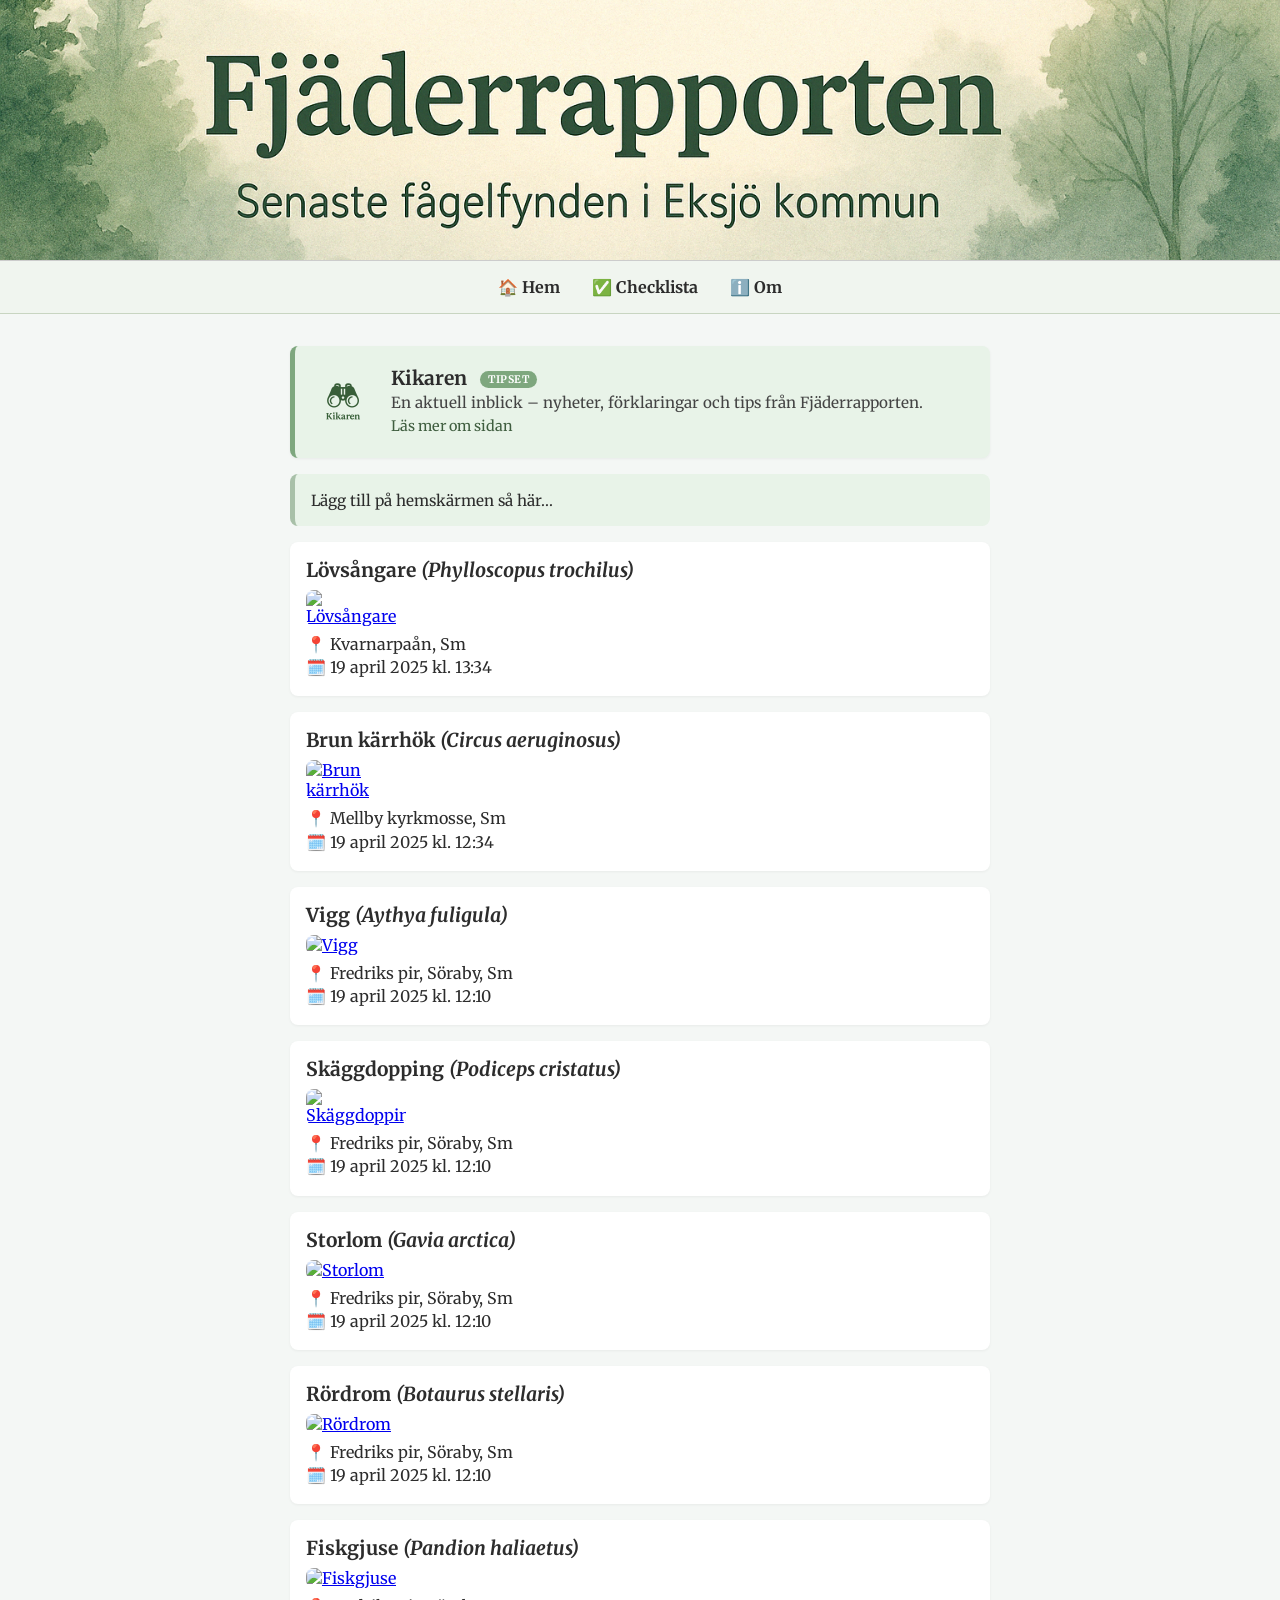
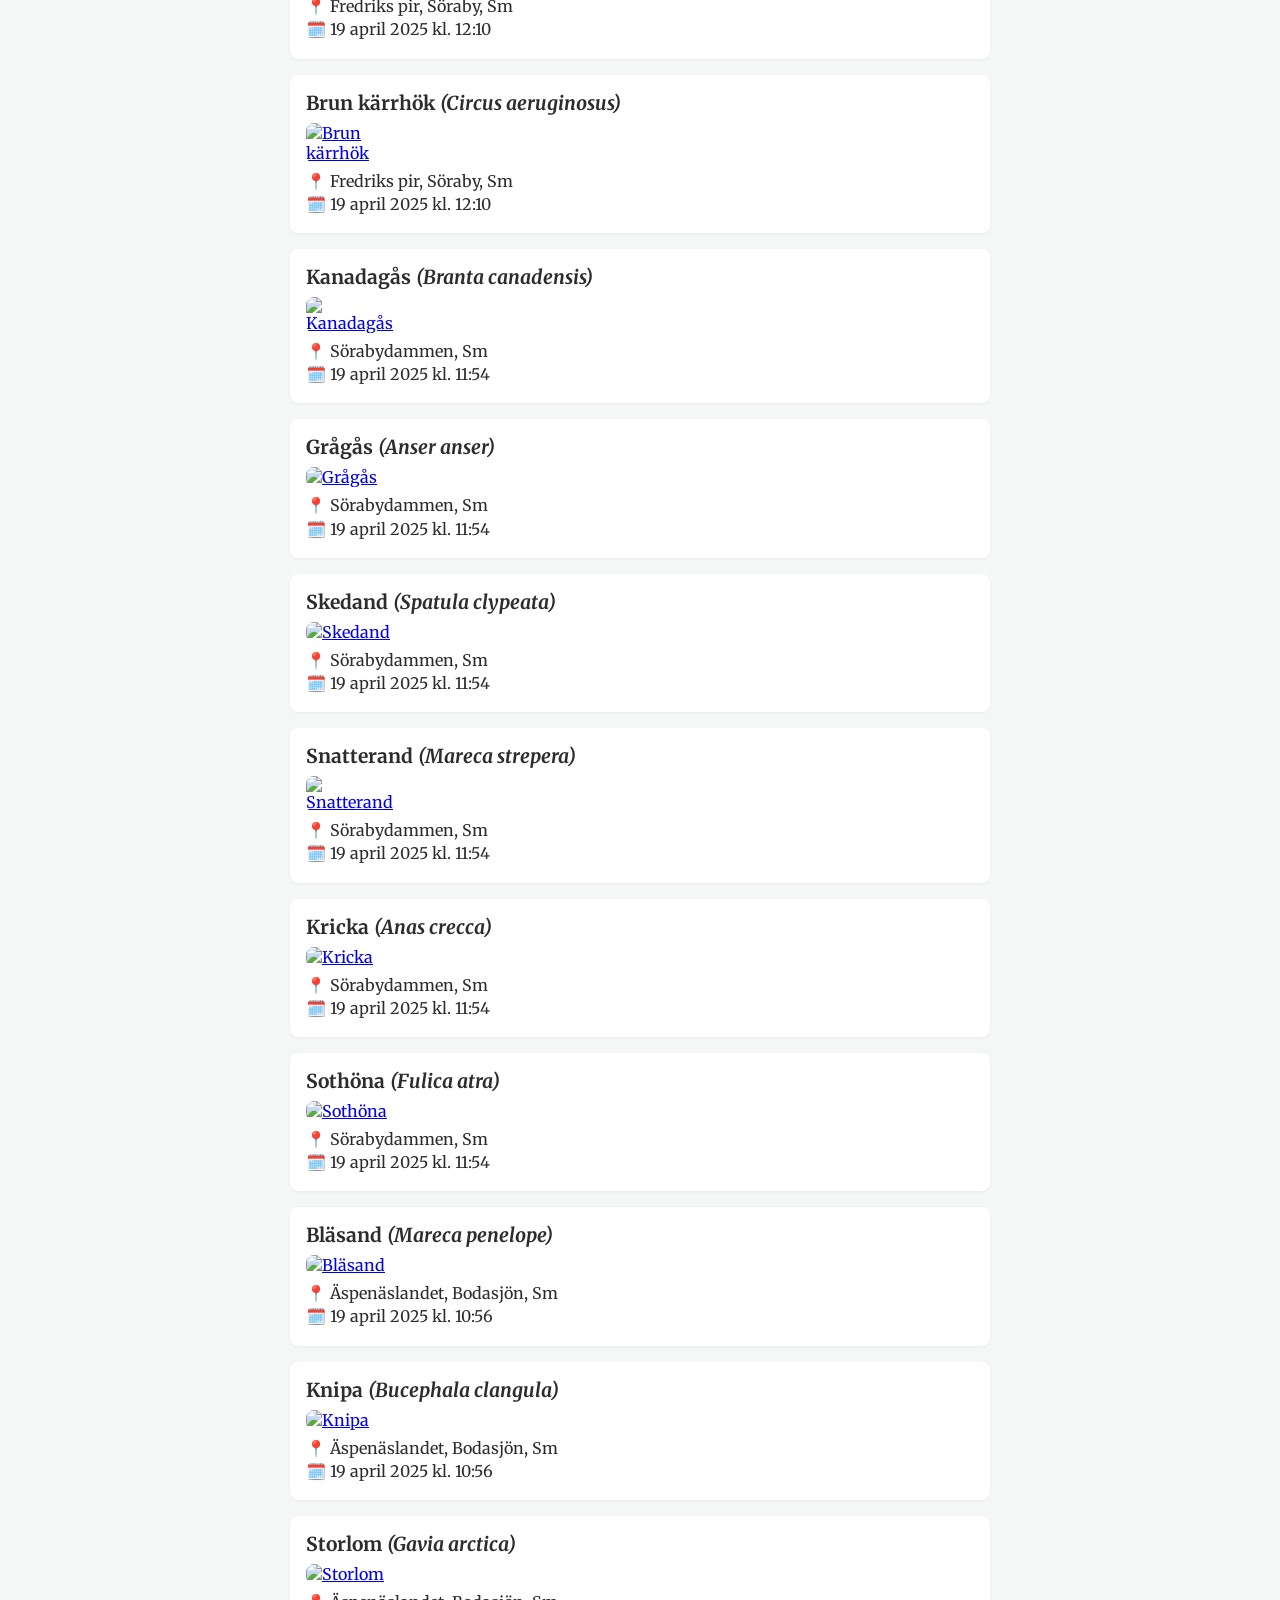
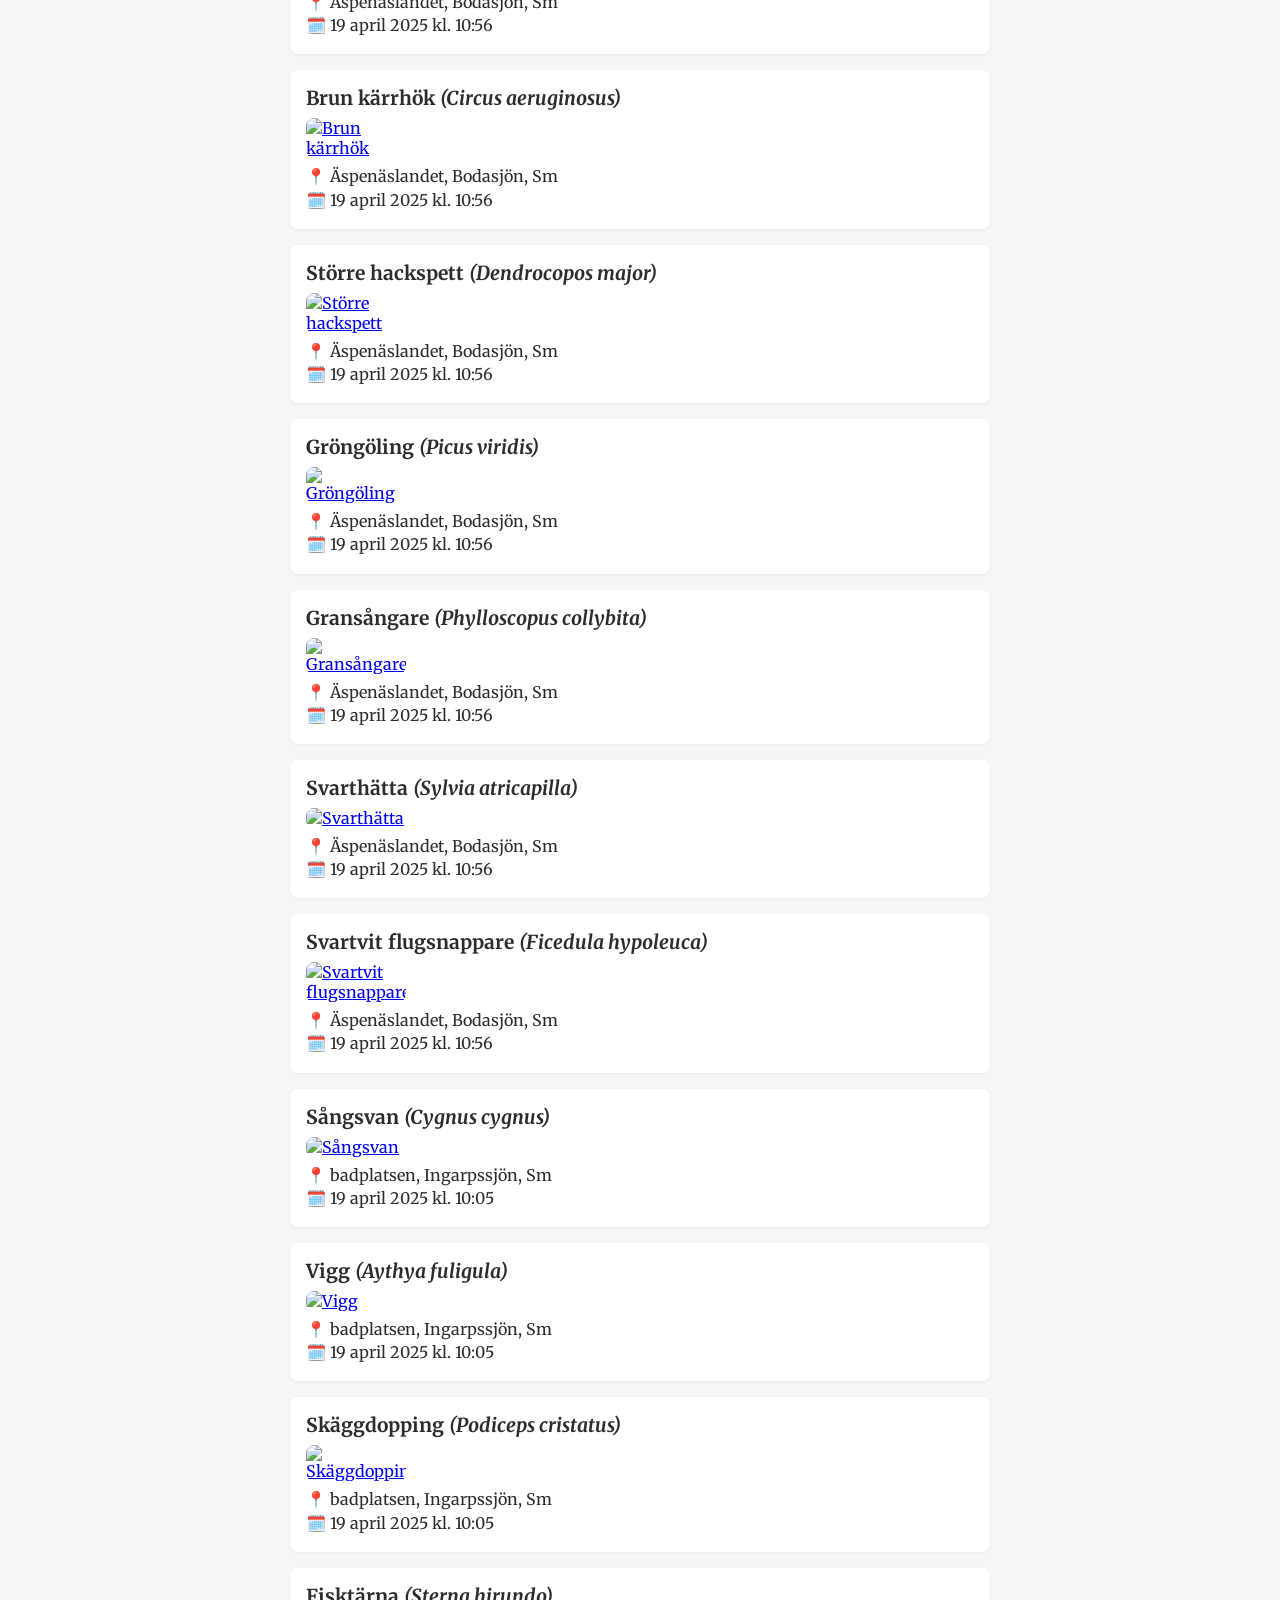
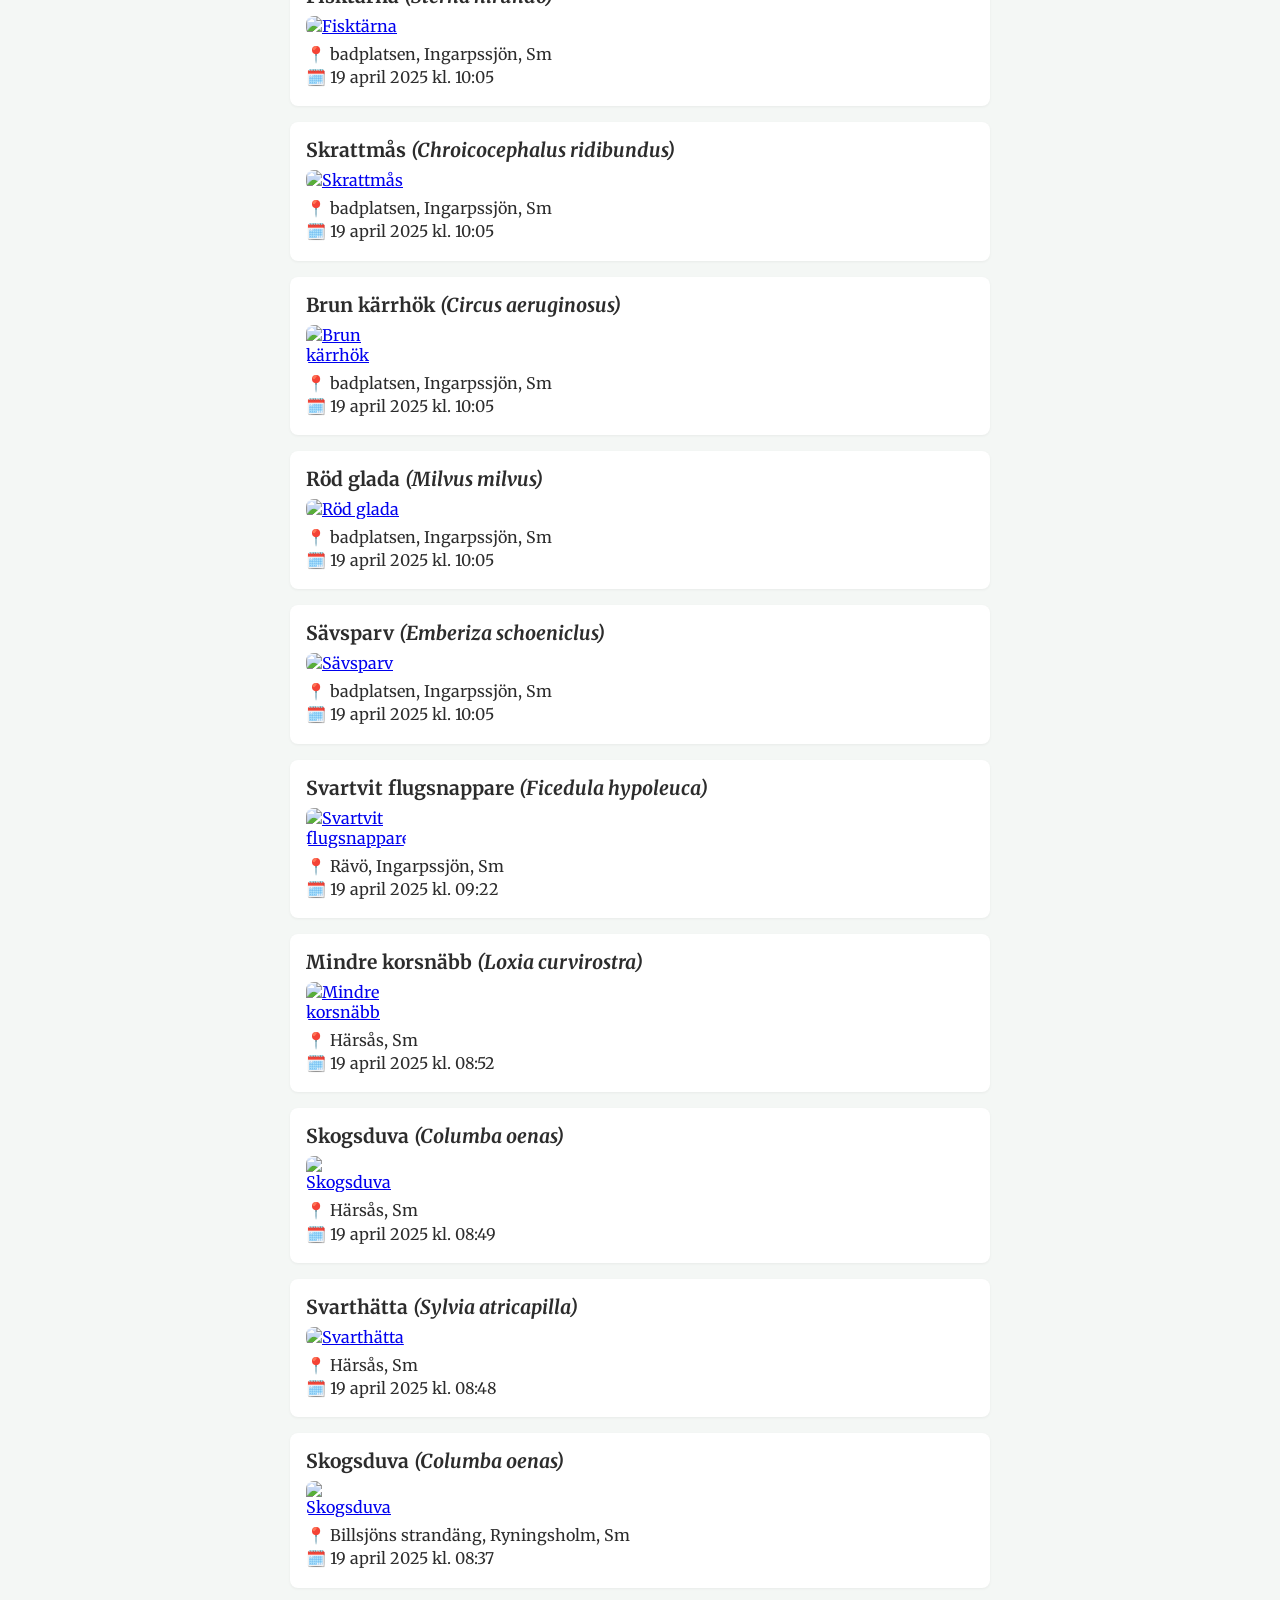
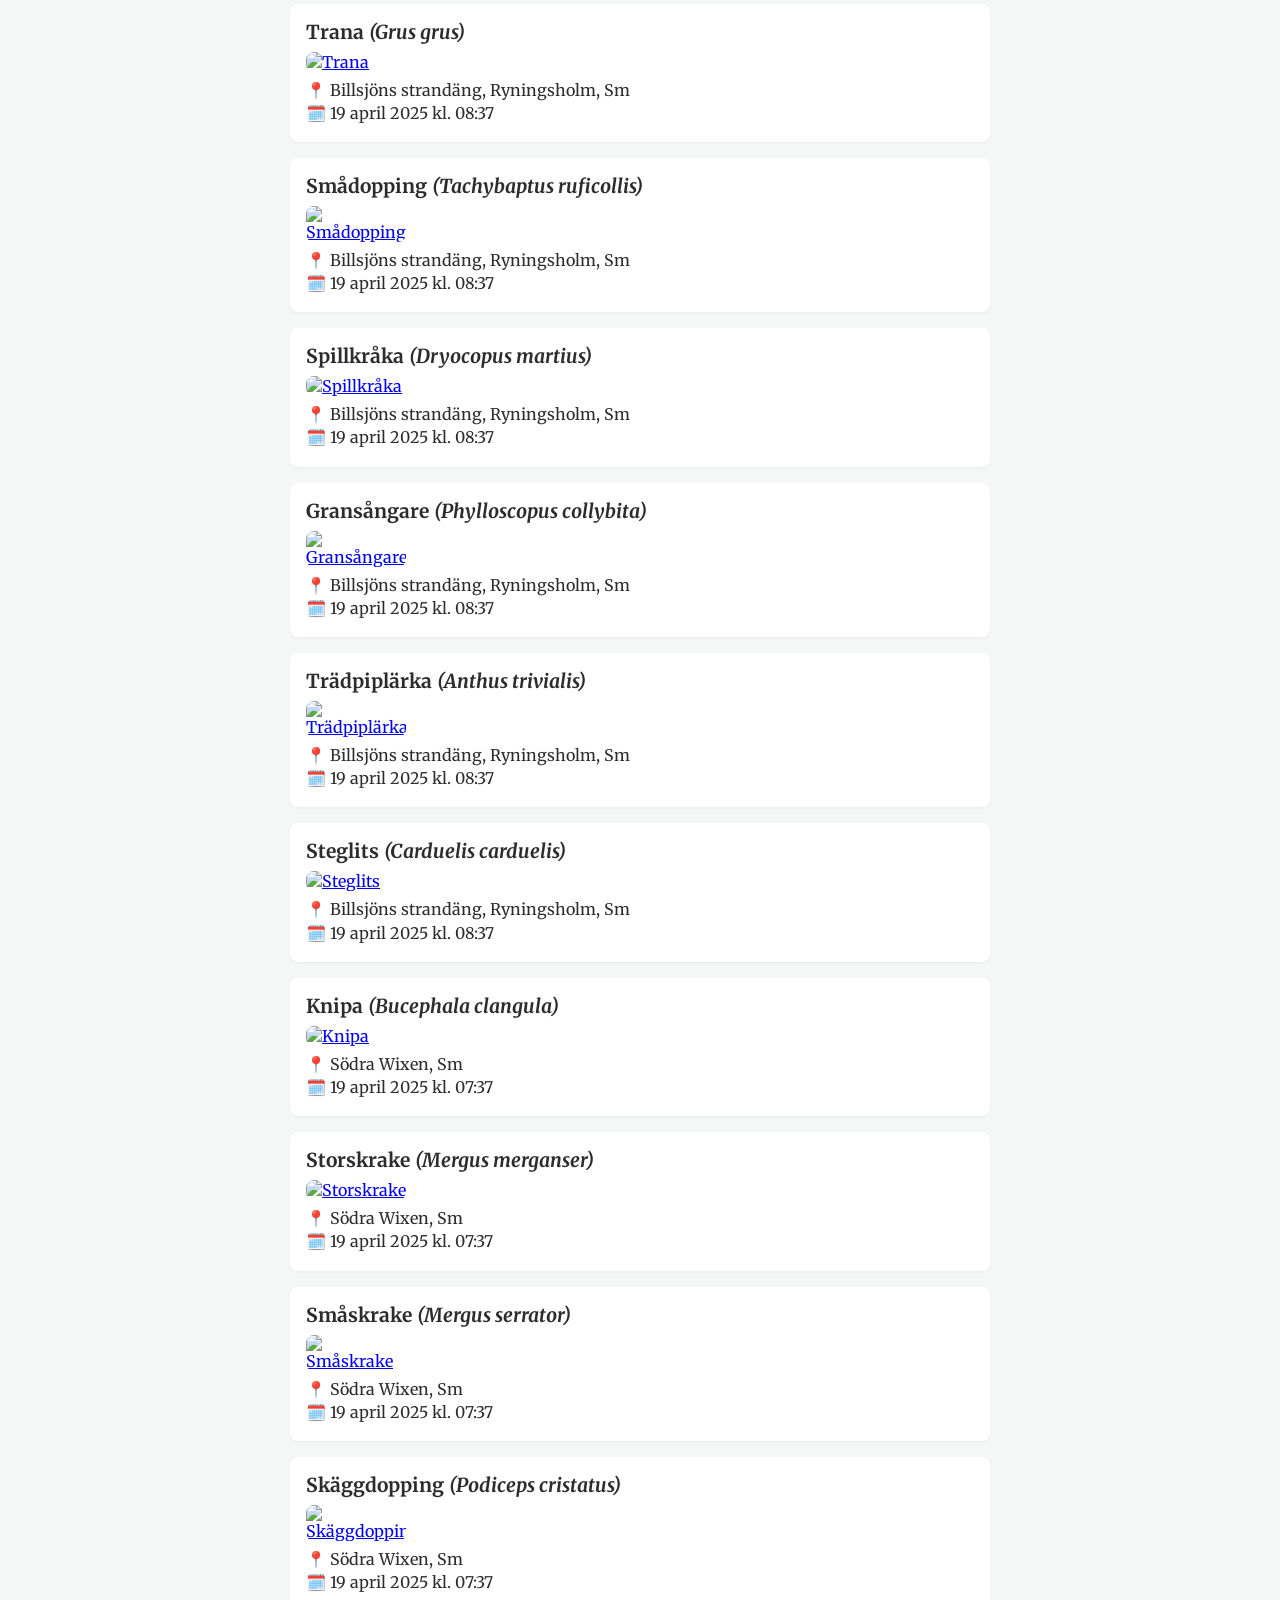
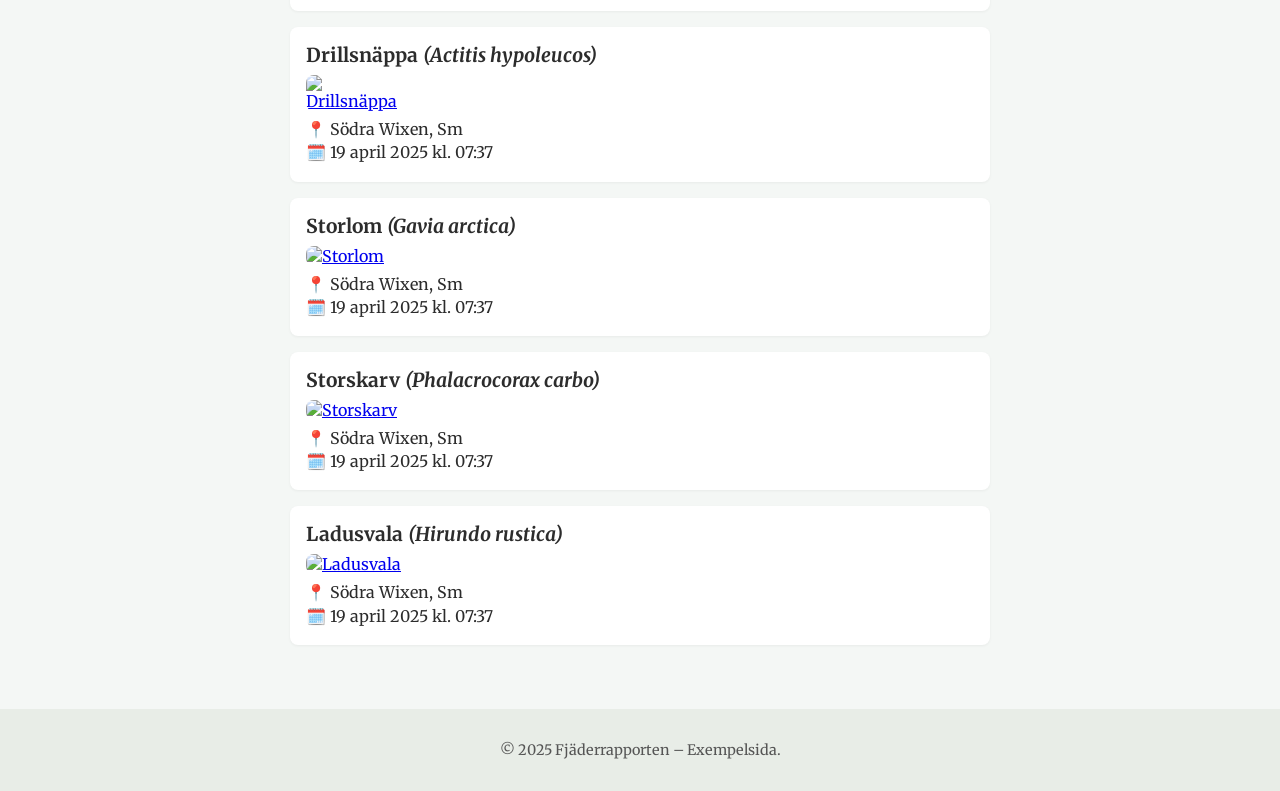
==== index.html @ c43c2e51 "Update index.html" ====
<!DOCTYPE html>
<html lang="sv">
<head>
  <meta charset="UTF-8" />
  <meta name="viewport" content="width=device-width, initial-scale=1.0" />
  <title>Fjäderrapporten</title>
  <link href="https://fonts.googleapis.com/css2?family=Merriweather:wght@400;700&display=swap" rel="stylesheet">
  <style>
    body {
      margin: 0;
      font-family: 'Merriweather', serif;
      background-color: #f4f7f5;
      color: #2c2c2c;
    }

    header {
      position: relative;
      width: 100%;
      height: 260px;
      overflow: hidden;
      border-bottom: 1px solid #ccc;
    }

    .header-image {
      width: 100%;
      height: 100%;
      object-fit: cover;
      display: block;
    }

    nav {
      background-color: #f0f5ef;
      display: flex;
      justify-content: center;
      flex-wrap: wrap;
      gap: 2rem;
      padding: 1rem;
      border-bottom: 1px solid #c8d5c1;
    }

    nav a {
      text-decoration: none;
      color: #2c2c2c;
      font-weight: bold;
      font-size: 1rem;
    }

    nav a:hover {
      color: #3f5d3f;
    }

    main {
      max-width: 700px;
      margin: 2rem auto;
      padding: 0 1rem;
    }

    .observation {
      background-color: #fff;
      border-radius: 8px;
      padding: 1rem;
      margin-bottom: 1rem;
      box-shadow: 0 1px 3px rgba(0,0,0,0.05);
    }

    .observation h2 {
      margin: 0;
      font-size: 1.2rem;
    }

    .observation p {
      margin: 0.2rem 0;
    }

    .observation img {
      max-width: 100px;
      border-radius: 8px;
      margin: 0.5rem 0;
      display: block;
    }

    .map-link {
      color: #2c2c2c;
      text-decoration: none;
      font-weight: normal;
    }

    .map-link:hover {
      text-decoration: underline;
      color: #3f5d3f;
    }

    .kikaren {
      background-color: #e8f3e8;
      border-left: 5px solid #7ea77e;
      display: block;
      padding: 1rem;
    }

    .kikaren-inner {
      display: flex;
      gap: 1rem;
      align-items: center;
    }

    .kikaren-ikon {
      width: 64px;
      height: auto;
      flex-shrink: 0;
      border-radius: 8px;
    }

    .kikaren-text h2 {
      margin: 0 0 0.2rem;
      font-size: 1.2rem;
      color: #2c2c2c;
    }

    .kikaren-beskrivning {
      margin: 0;
      font-size: 0.95rem;
      color: #444;
    }

    .kikaren-lank {
      font-size: 0.9rem;
      text-decoration: none;
      color: #3f5d3f;
    }

    .kikaren-lank:hover {
      text-decoration: underline;
    }

    .badge {
      background-color: #7ea77e;
      color: white;
      font-size: 0.65rem;
      padding: 0.15rem 0.5rem;
      border-radius: 12px;
      text-transform: uppercase;
      letter-spacing: 0.5px;
      margin-left: 0.5rem;
      vertical-align: middle;
    }

    .install-hint {
      background-color: #e8f3e8;
      border-left: 5px solid #a8c0a8;
      border-radius: 8px;
      padding: 1rem;
      margin-bottom: 1rem;
      color: #2c2c2c;
      display: block;
      text-decoration: none;
    }

    .install-hint:hover {
      background-color: #d7e7d7;
    }

    .install-text {
      font-size: 0.95rem;
    }

    footer {
      text-align: center;
      padding: 2rem 1rem;
      background-color: #e8ede7;
      color: #555;
      font-size: 0.9rem;
      margin-top: 4rem;
    }

    @media (max-width: 768px) {
      .install-hint {
        display: block;
      }
    }
  </style>
  <script defer src="https://cloud.umami.is/script.js" data-website-id="a371670f-76e6-4271-865c-965e299f9459"></script>
</head>
<body>
  <header>
    <img src="bilder/header.png" alt="Fjäderrapporten bakgrund" class="header-image" />
  </header>

  <nav>
    <a href="#">🏠 Hem</a>
    <a href="checklistan.html">✅ Checklista</a>
    <a href="info.html">ℹ️ Om</a>
  </nav>

  <main id="fagellista">Laddar observationer...</main>

  <footer>
    &copy; 2025 Fjäderrapporten – Exempelsida.
  </footer>

  <script>
    async function hamtaFaglar() {
      const res = await fetch("data/eksjo_faglar_apiresponse.json");
      const data = await res.json();
      const container = document.getElementById("fagellista");
      container.innerHTML = "";

      const kikaren = document.createElement("div");
      kikaren.className = "observation kikaren";
      kikaren.innerHTML = `
        <div class="kikaren-inner">
          <img src="bilder/kikaren-ikon.png" alt="Kikaren" class="kikaren-ikon" />
          <div class="kikaren-text">
            <h2>Kikaren <span class="badge">TIPSET</span></h2>
            <p class="kikaren-beskrivning">En aktuell inblick – nyheter, förklaringar och tips från Fjäderrapporten.</p>
            <p><a href="info.html" class="kikaren-lank">Läs mer om sidan</a></p>
          </div>
        </div>
      `;
      container.appendChild(kikaren);

      const installHint = document.createElement("a");
      installHint.className = "install-hint";
      installHint.href = "howto.html";
      installHint.target = "_blank";
      installHint.rel = "noopener";
      installHint.innerHTML = `<span class="install-text">Lägg till på hemskärmen så här...</span>`;
      container.appendChild(installHint);

      data.sort((a, b) => new Date(b.datum) - new Date(a.datum));
      data.forEach(obs => {
        const d = new Date(obs.datum);
        const datumStr = d.toLocaleDateString("sv-SE", { day: 'numeric', month: 'long', year: 'numeric' });
        const tidStr = d.toLocaleTimeString("sv-SE", { hour: '2-digit', minute: '2-digit' });
        const art = obs.art.charAt(0).toUpperCase() + obs.art.slice(1);
        const plats = obs.lokal || "Eksjö";
        const antalText = obs.antal > 1 ? ` – ${obs.antal} individer` : "";

        const card = document.createElement("div");
        card.className = "observation";

        card.innerHTML = `
          <h2>${art} <em>(${obs.scientificName})</em></h2>
          ${obs.bild ? `
            <a href="${obs.bild_lank}" target="_blank">
              <img src="${obs.bild}" alt="${art}" />
            </a>
          ` : ""}
          ${obs.googleMapsLank ? `
            <p>
              <a href="${obs.googleMapsLank}" target="_blank" rel="noopener noreferrer"
                 class="map-link" title="Visa ${plats} på karta" aria-label="Visa ${plats} i Google Maps">
                📍 ${plats}
              </a>
            </p>
          ` : `<p>📍 ${plats}</p>`}
          <p>🗓️ ${datumStr} kl. ${tidStr}${antalText}</p>
        `;

        container.appendChild(card);
      });
    }

    window.addEventListener("DOMContentLoaded", hamtaFaglar);
  </script>
</body>
</html>
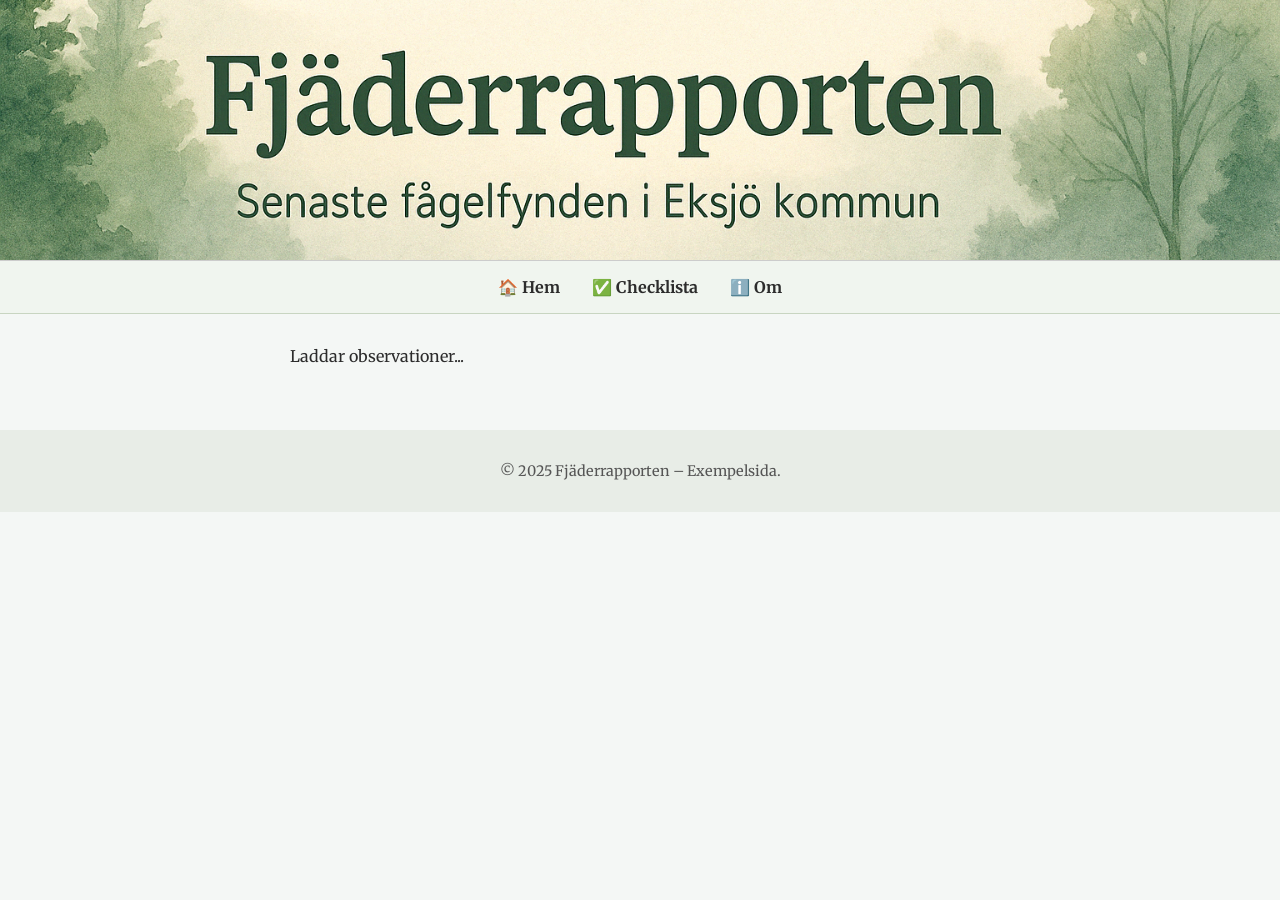
==== commit 03a803b4: "Update index.html" ====
--- a/index.html
+++ b/index.html
@@ -206,15 +206,27 @@
 
       const kikaren = document.createElement("div");
       kikaren.className = "observation kikaren";
-      kikaren.innerHTML = `
-        <div class="kikaren-inner">
-          <img src="bilder/kikaren-ikon.png" alt="Kikaren" class="kikaren-ikon" />
-          <div class="kikaren-text">
-            <h2>Kikaren <span class="badge">TIPSET</span></h2>
-            <p class="kikaren-beskrivning">En aktuell inblick – nyheter, förklaringar och tips från Fjäderrapporten.</p>
-            <p><a href="info.html" class="kikaren-lank">Läs mer om sidan</a></p>
-          </div>
-        </div>
+      const nyheterRes = await fetch("data/nyheter.json");
+      const nyheter = await nyheterRes.json();
+      nyheter.sort((a, b) => new Date(b.datum) - new Date(a.datum));
+      
+      const nyhetsHTML = nyheter.map(nyhet => `
+        <p class="kikaren-beskrivning">
+          <strong>${nyhet.datum}:</strong> ${nyhet.titel}
+          <a href="${nyhet.lank}" class="kikaren-lank">Läs mer</a>
+        </p>
+`).join("");
+
+kikaren.innerHTML = `
+  <div class="kikaren-inner">
+    <img src="bilder/kikaren-ikon.png" alt="Kikaren" class="kikaren-ikon" />
+    <div class="kikaren-text">
+      <h2>Kikaren <span class="badge">TIPSET</span></h2>
+      ${nyhetsHTML}
+    </div>
+  </div>
+`;
+
       `;
       container.appendChild(kikaren);
 
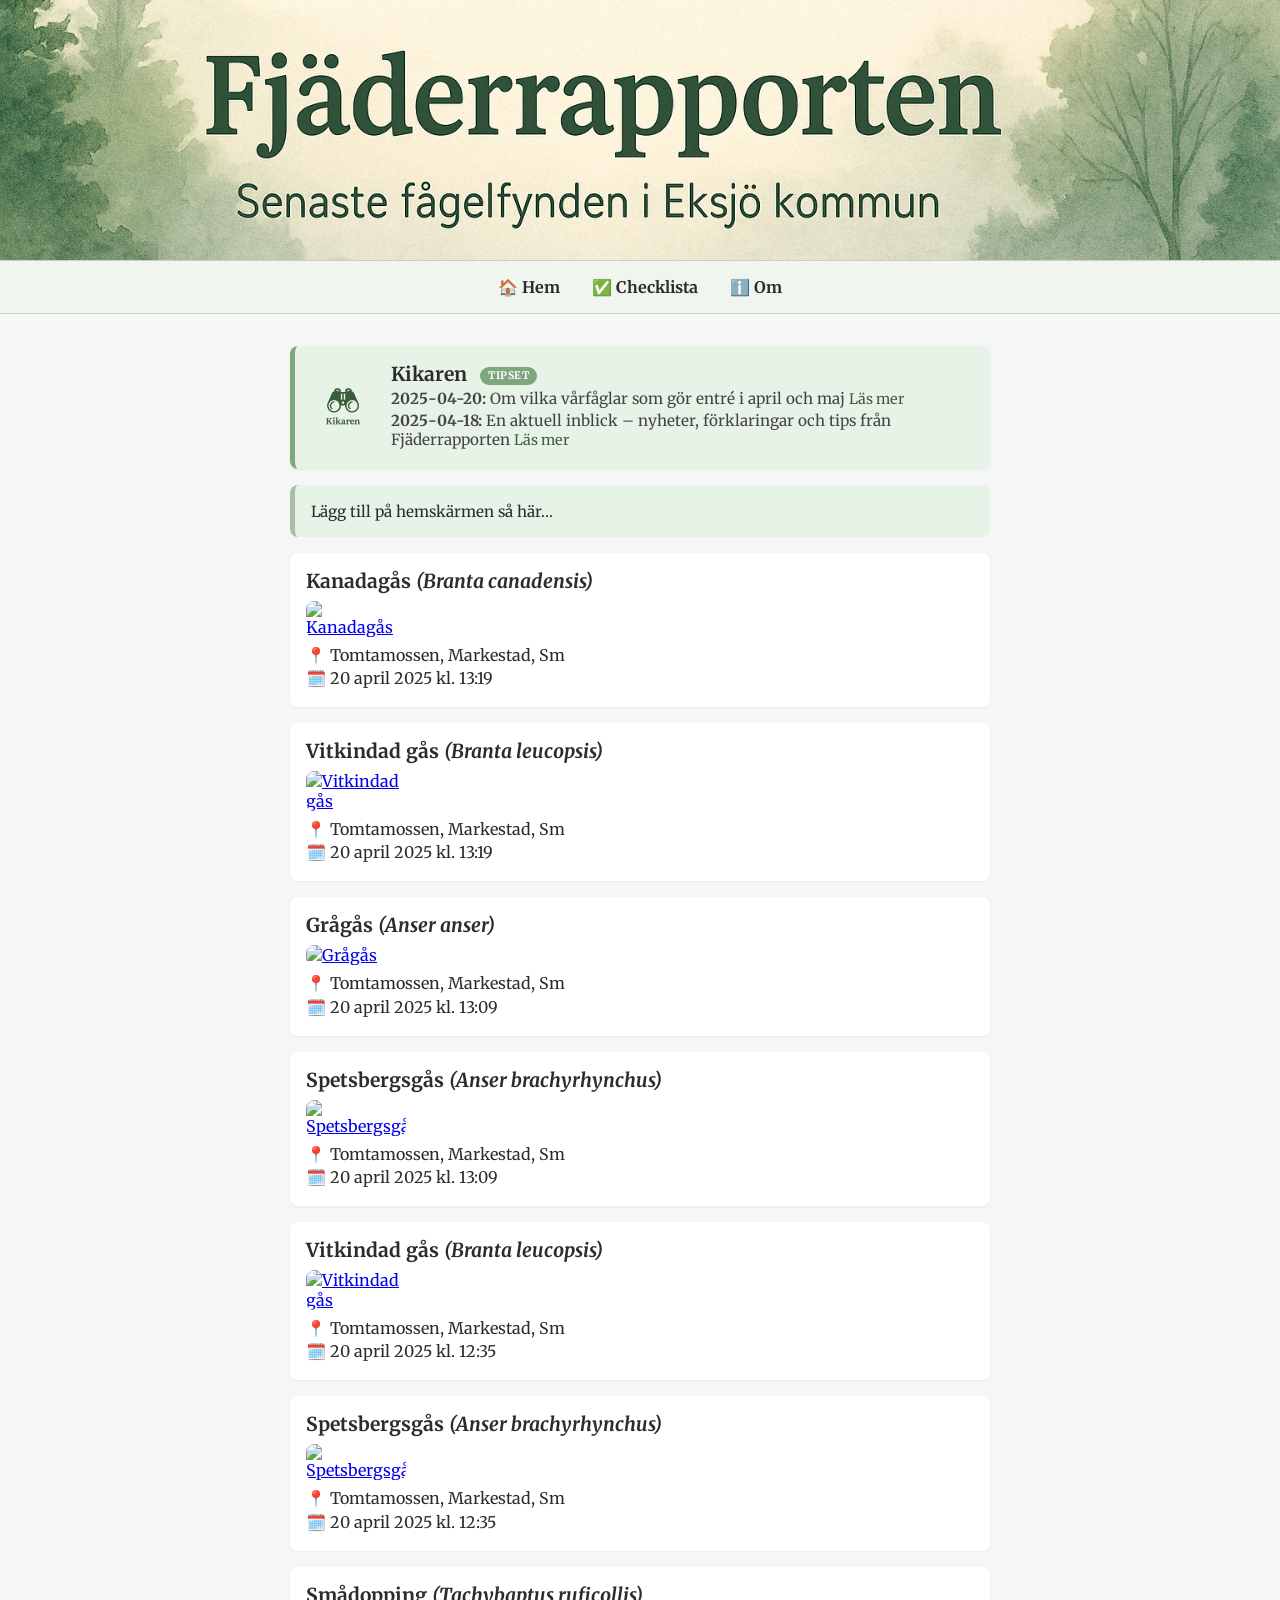
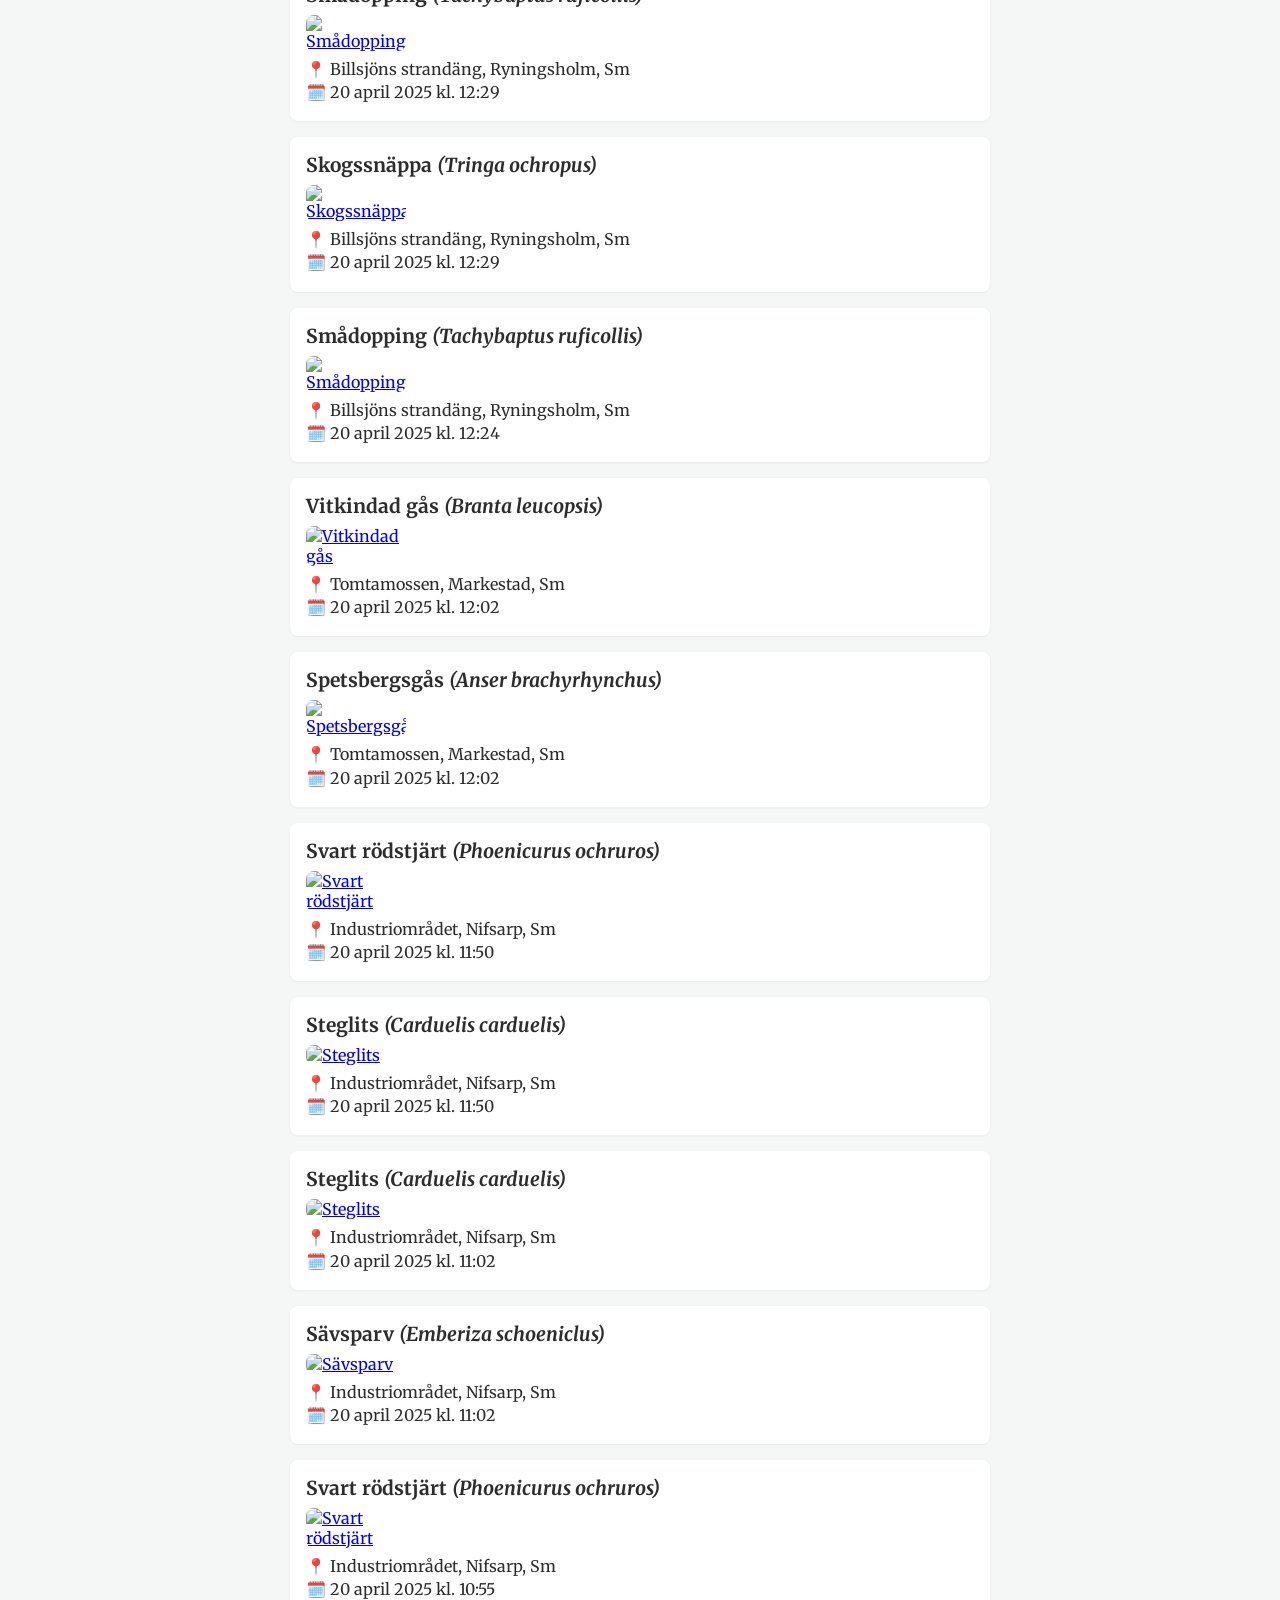
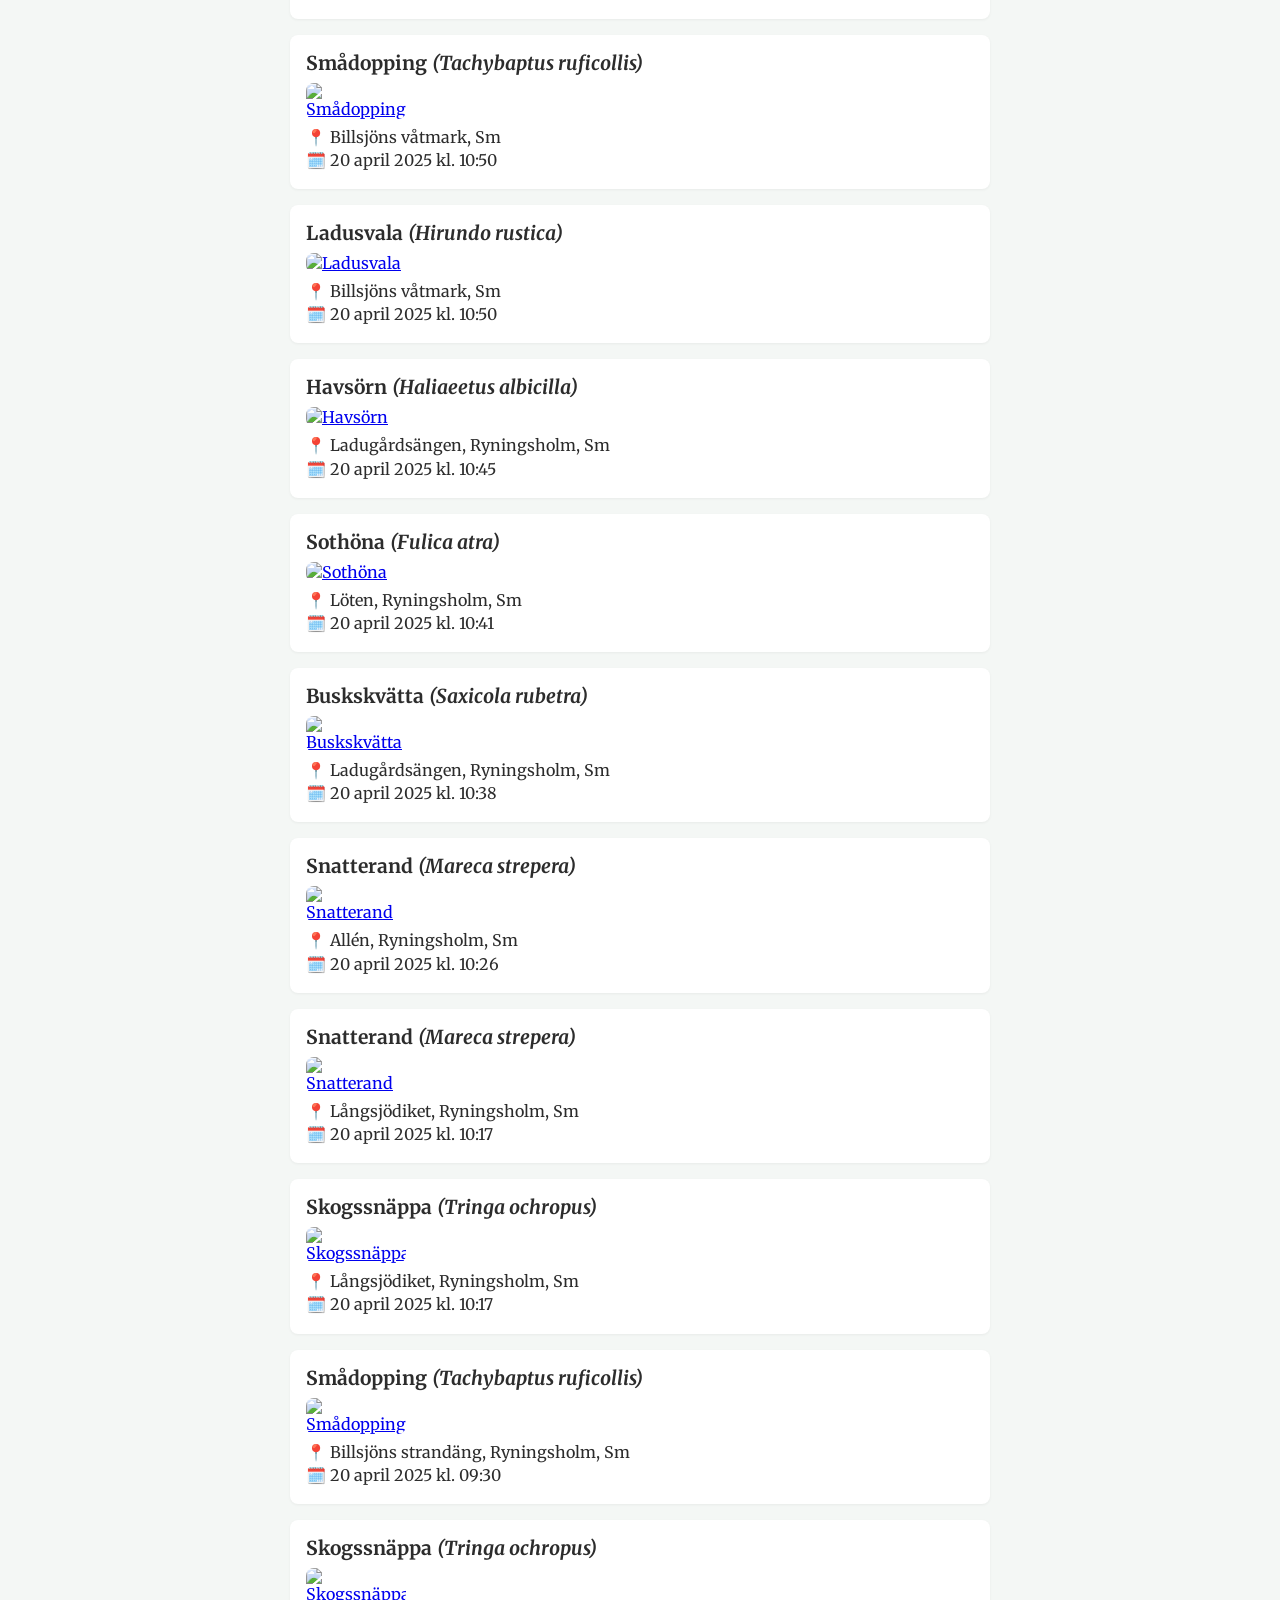
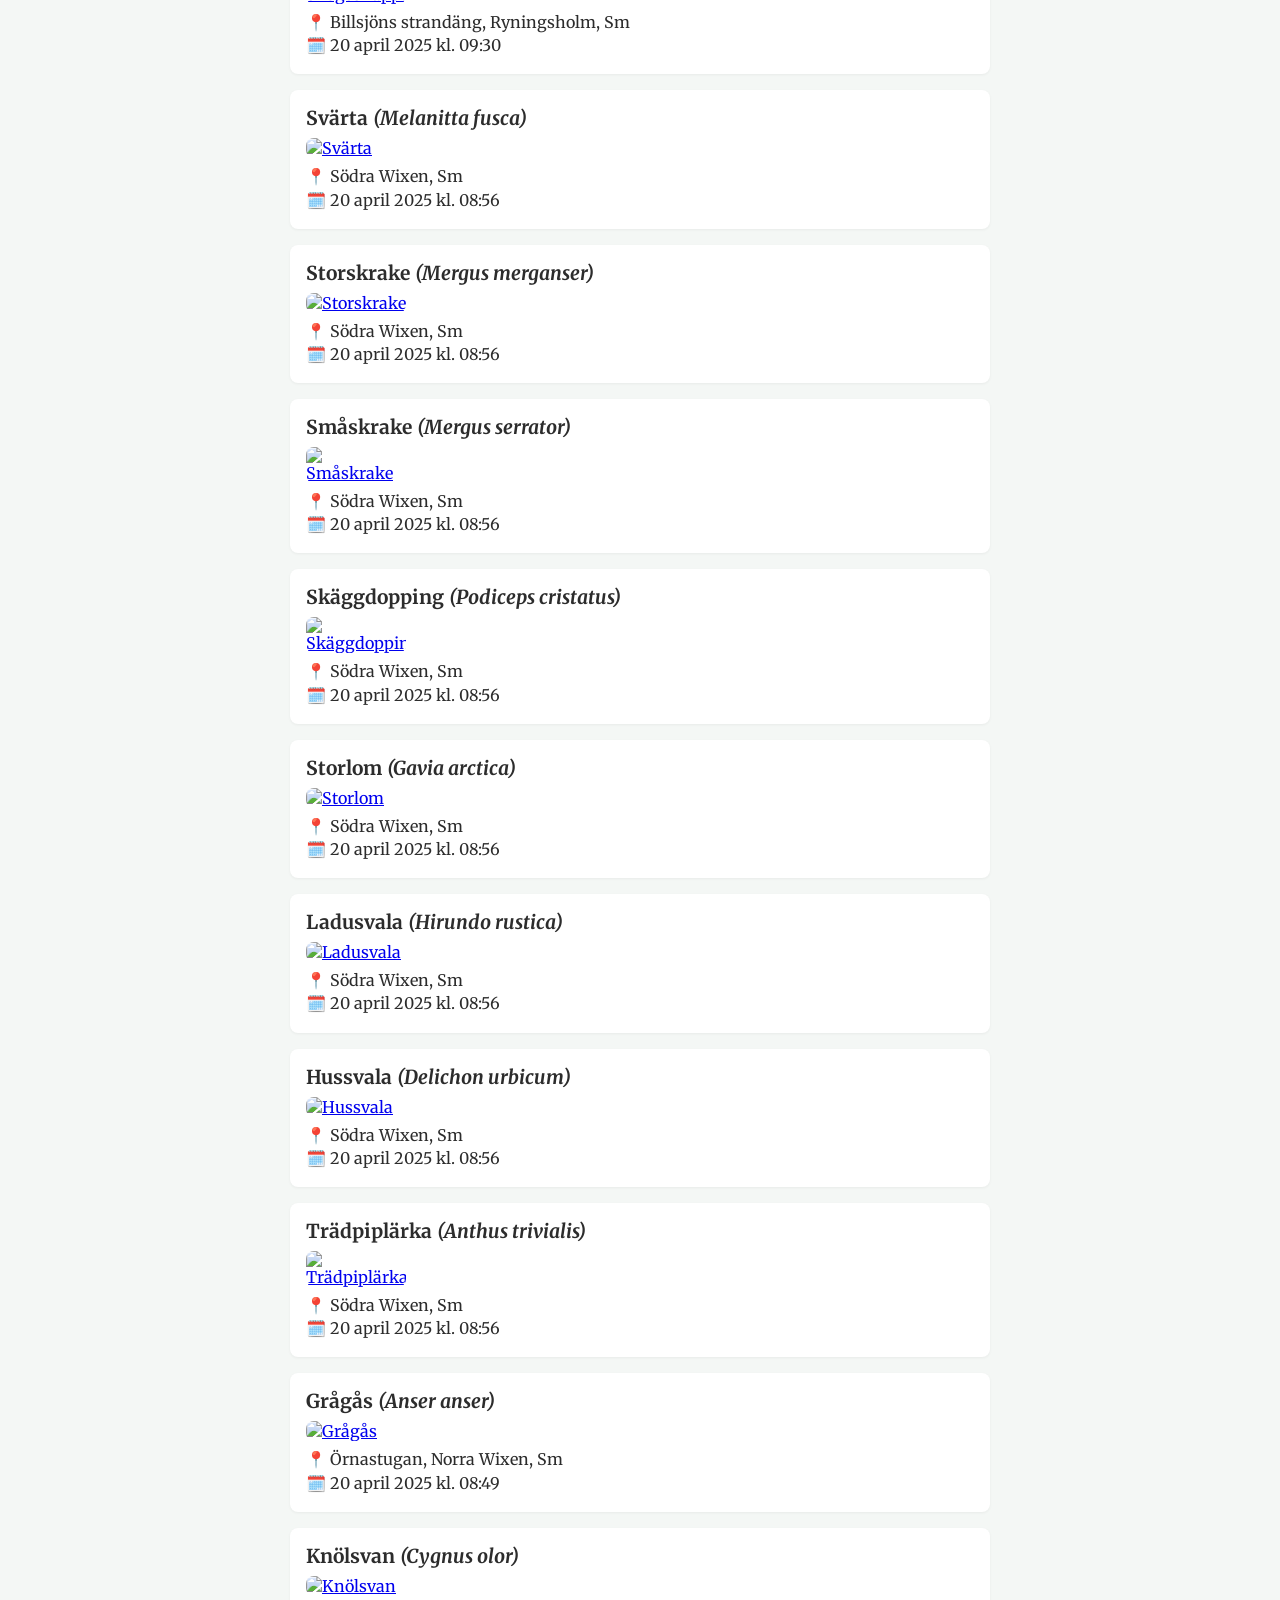
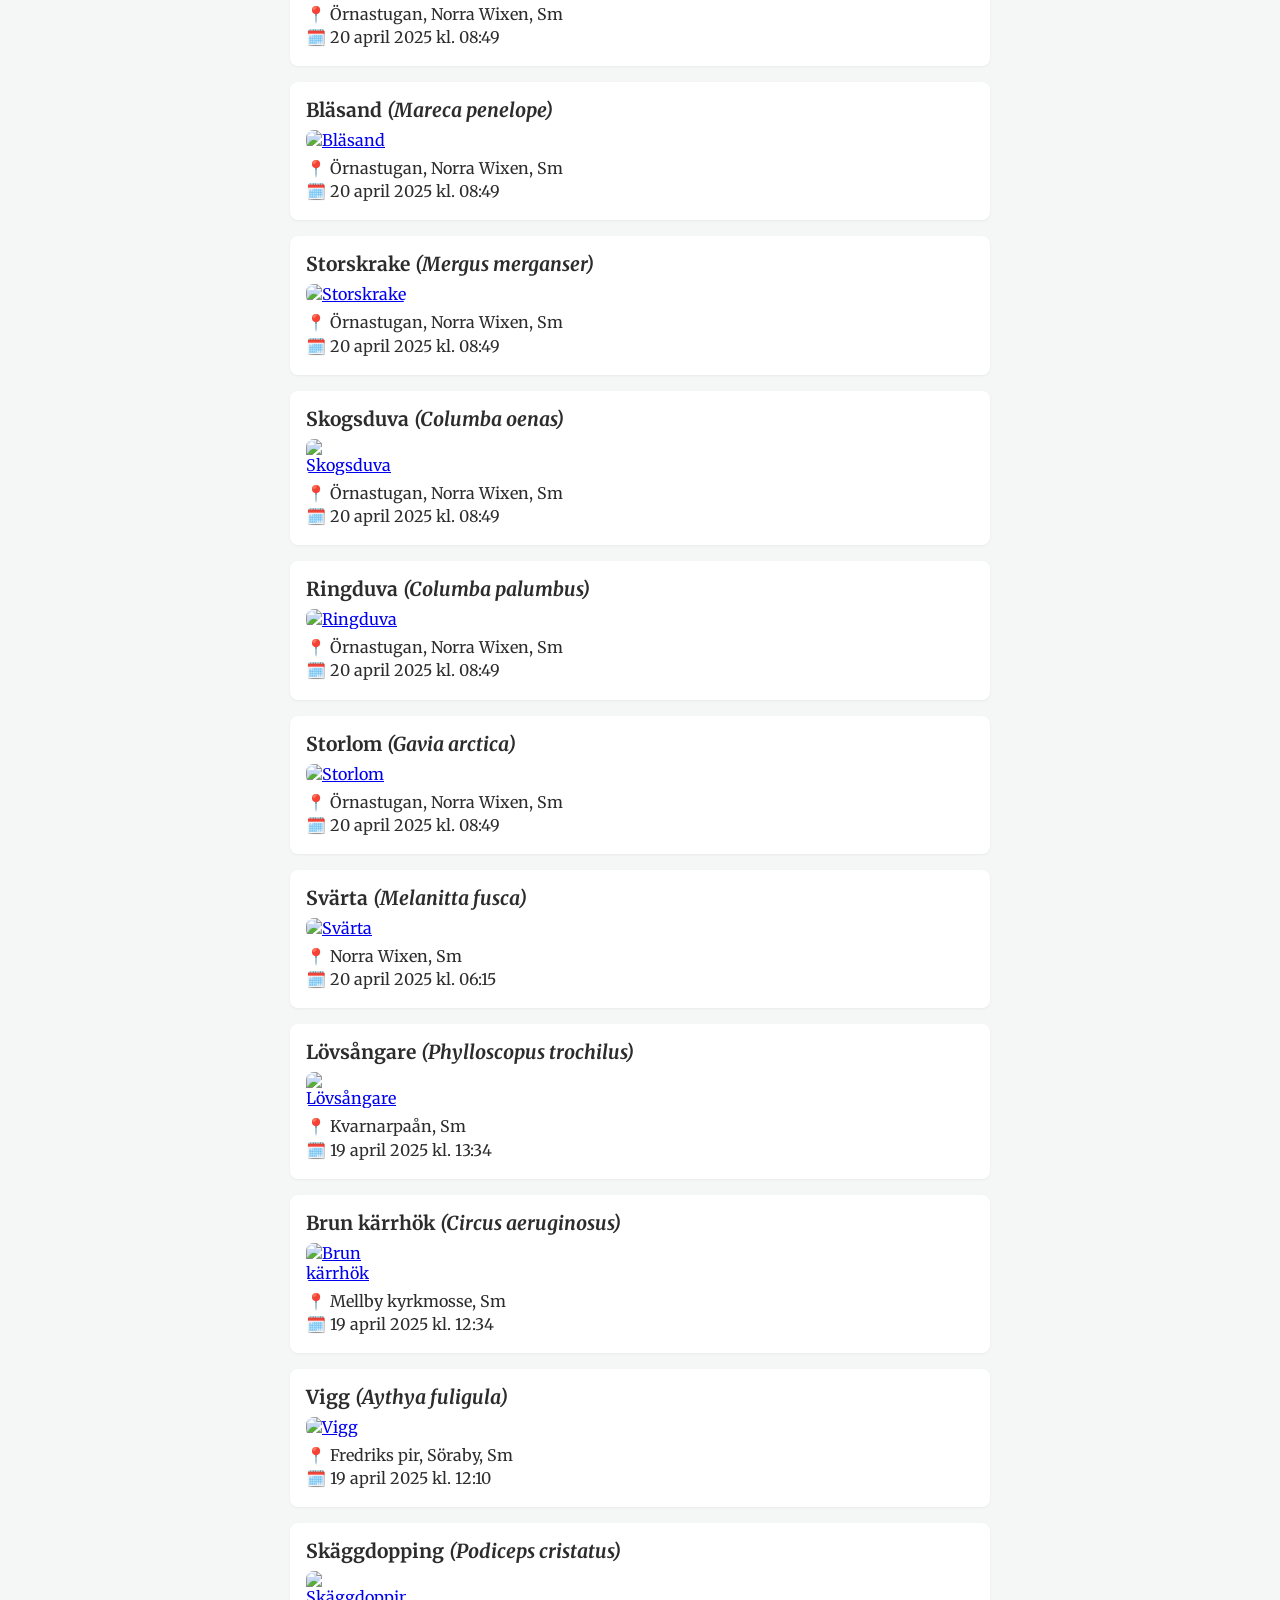
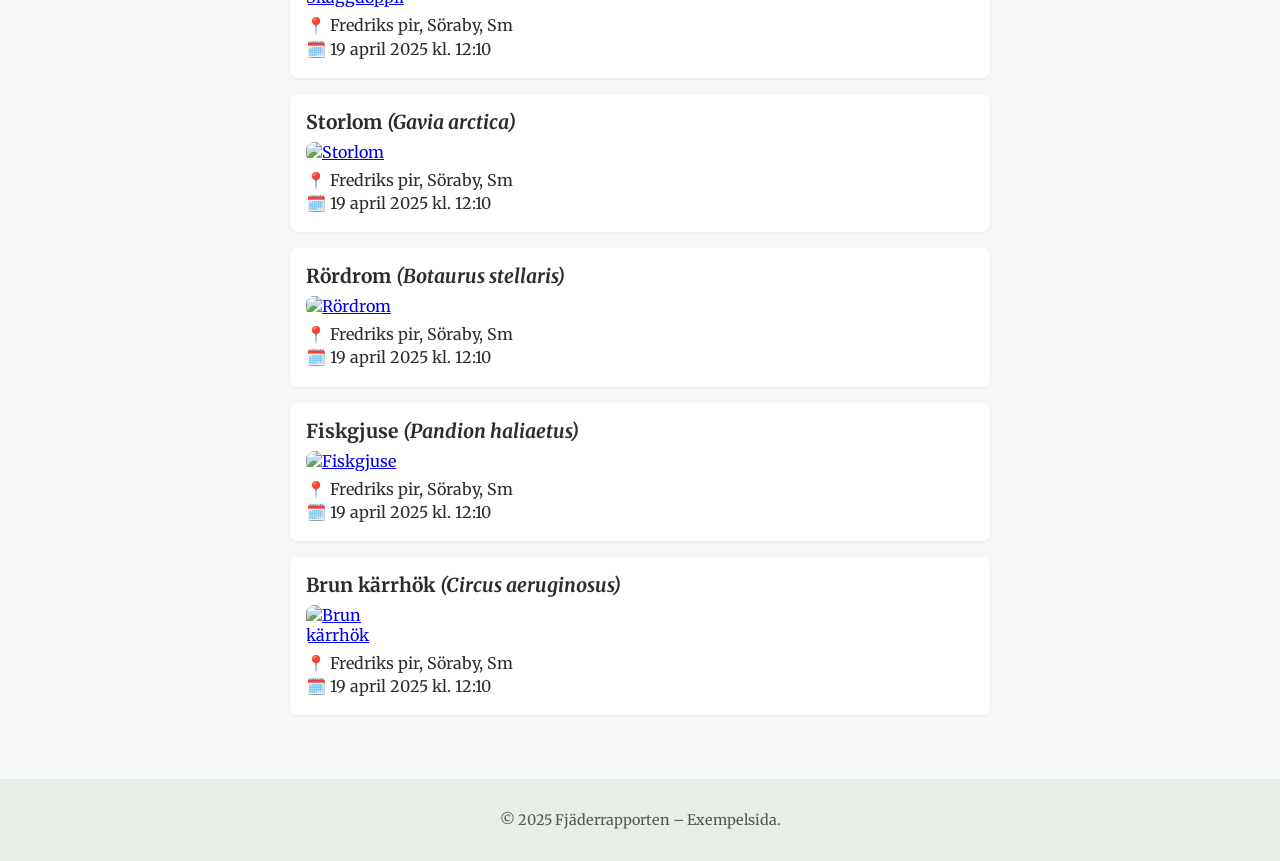
==== commit 1dbc59d0: "Update index.html" ====
--- a/index.html
+++ b/index.html
@@ -226,9 +226,8 @@
     </div>
   </div>
 `;
-
-      `;
-      container.appendChild(kikaren);
+container.appendChild(kikaren);
+
 
       const installHint = document.createElement("a");
       installHint.className = "install-hint";
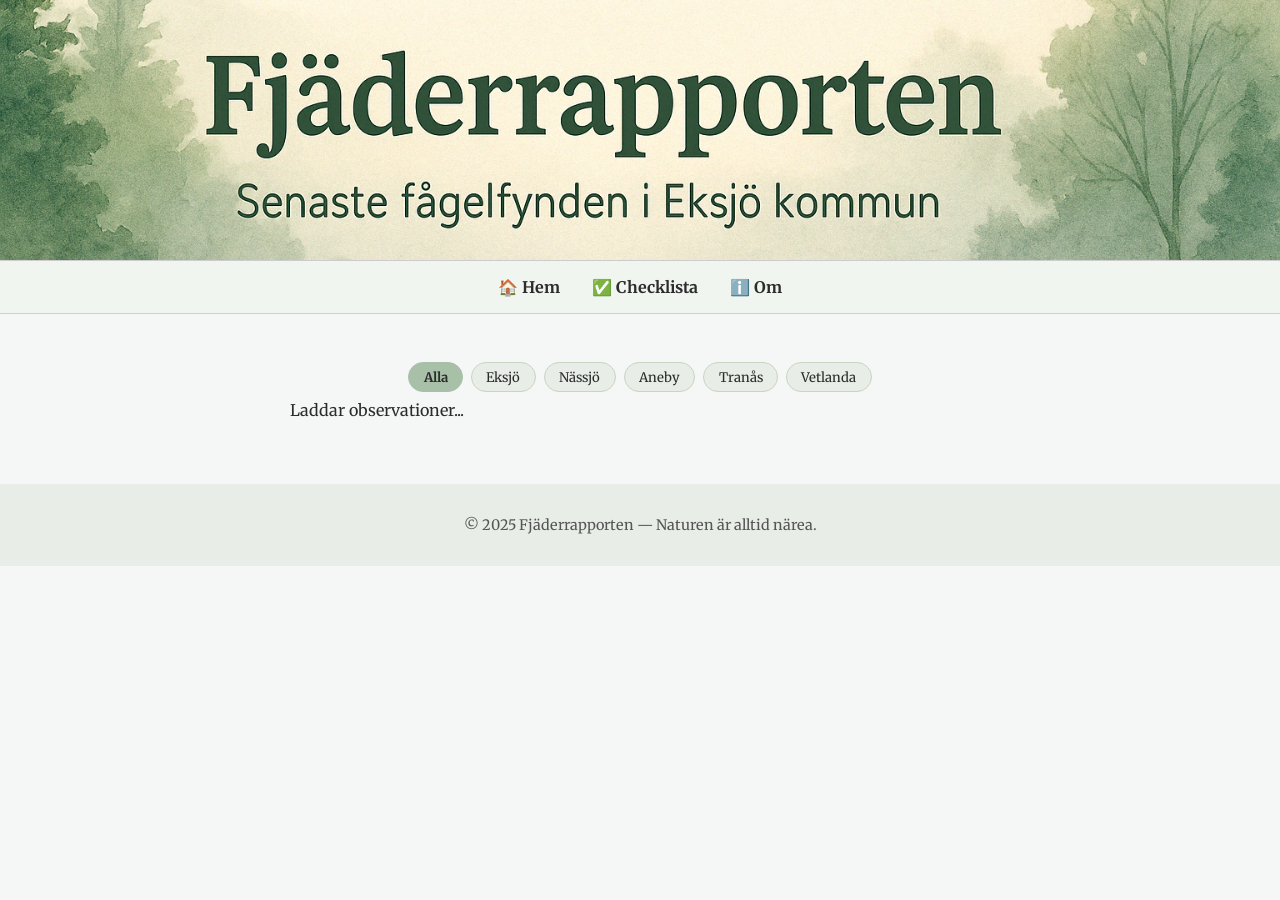
==== commit 752a2296: "Utvidga" ====
--- a/index.html
+++ b/index.html
@@ -49,12 +49,44 @@
       color: #3f5d3f;
     }
 
+    /* Kommunfilter */
+    .filter-row {
+      display: flex;
+      flex-wrap: wrap;
+      justify-content: center;
+      gap: 0.5rem;
+      padding: 1rem 0 0.5rem;
+    }
+
+    .filter-btn {
+      background-color: #e8ede7;
+      border: 1px solid #c8d5c1;
+      border-radius: 20px;
+      padding: 0.35rem 0.9rem;
+      font-family: 'Merriweather', serif;
+      font-size: 0.82rem;
+      color: #2c2c2c;
+      cursor: pointer;
+      transition: background-color 0.2s, border-color 0.2s;
+    }
+
+    .filter-btn:hover {
+      background-color: #d7e7d7;
+    }
+
+    .filter-btn.active {
+      background-color: #a8c0a8;
+      border-color: #a8c0a8;
+      font-weight: bold;
+    }
+
     main {
       max-width: 700px;
       margin: 2rem auto;
       padding: 0 1rem;
     }
 
+    /* Observation cards */
     .observation {
       background-color: #fff;
       border-radius: 8px;
@@ -90,6 +122,41 @@
       color: #3f5d3f;
     }
 
+    .kommunbadge {
+      display: inline-block;
+      font-size: 0.72rem;
+      color: #555;
+      background-color: #f0f5ef;
+      padding: 0.15rem 0.45rem;
+      border-radius: 10px;
+      margin-left: 0.4rem;
+      vertical-align: middle;
+    }
+
+    /* Ljud */
+    .ljud-btn {
+      background: none;
+      border: 1px solid #a8c0a8;
+      border-radius: 16px;
+      padding: 0.2rem 0.65rem;
+      font-size: 0.78rem;
+      color: #3f5d3f;
+      cursor: pointer;
+      margin-top: 0.5rem;
+      font-family: 'Merriweather', serif;
+      transition: background-color 0.2s;
+    }
+
+    .ljud-btn:hover {
+      background-color: #e8f3e8;
+    }
+
+    .ljud-btn.playing {
+      background-color: #dbe8d1;
+      border-color: #7ea77e;
+    }
+
+    /* Kikaren */
     .kikaren {
       background-color: #e8f3e8;
       border-left: 5px solid #7ea77e;
@@ -117,7 +184,7 @@
     }
 
     .kikaren-beskrivning {
-      margin: 0;
+      margin: 0 0 0.5rem 0;
       font-size: 0.95rem;
       color: #444;
     }
@@ -144,6 +211,7 @@
       vertical-align: middle;
     }
 
+    /* Install hint */
     .install-hint {
       background-color: #e8f3e8;
       border-left: 5px solid #a8c0a8;
@@ -172,9 +240,10 @@
       margin-top: 4rem;
     }
 
-    @media (max-width: 768px) {
-      .install-hint {
-        display: block;
+    @media (max-width: 600px) {
+      .filter-btn {
+        font-size: 0.78rem;
+        padding: 0.3rem 0.7rem;
       }
     }
   </style>
@@ -191,84 +260,182 @@
     <a href="info.html">ℹ️ Om</a>
   </nav>
 
-  <main id="fagellista">Laddar observationer...</main>
+  <main>
+    <div class="filter-row" id="filter-row">
+      <button class="filter-btn active" data-filter="Alla">Alla</button>
+      <button class="filter-btn" data-filter="Eksjö">Eksjö</button>
+      <button class="filter-btn" data-filter="Nässjö">Nässjö</button>
+      <button class="filter-btn" data-filter="Aneby">Aneby</button>
+      <button class="filter-btn" data-filter="Tranås">Tranås</button>
+      <button class="filter-btn" data-filter="Vetlanda">Vetlanda</button>
+    </div>
+    <div id="fagellista">Laddar observationer...</div>
+  </main>
 
   <footer>
-    &copy; 2025 Fjäderrapporten – Exempelsida.
+    &copy; 2025 Fjäderrapporten — Naturen är alltid närea.
   </footer>
 
   <script>
-    async function hamtaFaglar() {
-      const res = await fetch("data/eksjo_faglar_apiresponse.json");
-      const data = await res.json();
-      const container = document.getElementById("fagellista");
-      container.innerHTML = "";
-
-      const kikaren = document.createElement("div");
-      kikaren.className = "observation kikaren";
-      const nyheterRes = await fetch("data/nyheter.json");
-      const nyheter = await nyheterRes.json();
-      nyheter.sort((a, b) => new Date(b.datum) - new Date(a.datum));
-      
-      const nyhetsHTML = nyheter.map(nyhet => `
-        <p class="kikaren-beskrivning">
-          <strong>${nyhet.datum}:</strong> ${nyhet.titel}
-          <a href="${nyhet.lank}" class="kikaren-lank">Läs mer</a>
-        </p>
-`).join("");
-
-kikaren.innerHTML = `
-  <div class="kikaren-inner">
-    <img src="bilder/kikaren-ikon.png" alt="Kikaren" class="kikaren-ikon" />
-    <div class="kikaren-text">
-      <h2>Kikaren <span class="badge">TIPSET</span></h2>
-      ${nyhetsHTML}
-    </div>
-  </div>
-`;
-container.appendChild(kikaren);
-
-
-      const installHint = document.createElement("a");
-      installHint.className = "install-hint";
-      installHint.href = "howto.html";
-      installHint.target = "_blank";
-      installHint.rel = "noopener";
-      installHint.innerHTML = `<span class="install-text">Lägg till på hemskärmen så här...</span>`;
-      container.appendChild(installHint);
-
-      data.sort((a, b) => new Date(b.datum) - new Date(a.datum));
-      data.forEach(obs => {
-        const d = new Date(obs.datum);
-        const datumStr = d.toLocaleDateString("sv-SE", { day: 'numeric', month: 'long', year: 'numeric' });
-        const tidStr = d.toLocaleTimeString("sv-SE", { hour: '2-digit', minute: '2-digit' });
-        const art = obs.art.charAt(0).toUpperCase() + obs.art.slice(1);
-        const plats = obs.lokal || "Eksjö";
-        const antalText = obs.antal > 1 ? ` – ${obs.antal} individer` : "";
+    // Vetlanda är tätort i Vaggeryd kommun — mappa filterlabel till kommunnamn
+    const KOMMUNFILTER = {
+      "Alla":    null,
+      "Eksjö":   "Eksjö",
+      "Nässjö":  "Nässjö",
+      "Aneby":   "Aneby",
+      "Tranås":  "Tranås",
+      "Vetlanda":"Vetlanda"
+    };
+
+    let allData = [];
+    let activeFilter = "Alla";
+
+    // --- Ljud (en källa i taget) ---
+    let currentAudio = null;
+    let currentBtn   = null;
+
+    function toggleSound(url, btn) {
+      if (currentAudio && currentBtn === btn) {
+        currentAudio.pause();
+        currentAudio = null;
+        currentBtn.classList.remove("playing");
+        currentBtn.textContent = "🔊 Lyssna";
+        currentBtn = null;
+        return;
+      }
+
+      if (currentAudio) {
+        currentAudio.pause();
+        currentBtn.classList.remove("playing");
+        currentBtn.textContent = "🔊 Lyssna";
+      }
+
+      currentAudio = new Audio(url);
+      currentAudio.play().catch(() => {
+        btn.classList.remove("playing");
+        btn.textContent = "🔊 Lyssna";
+        currentAudio = null;
+        currentBtn = null;
+      });
+      currentBtn = btn;
+      btn.classList.add("playing");
+      btn.textContent = "⏹ Stopp";
+
+      currentAudio.addEventListener("ended", () => {
+        btn.classList.remove("playing");
+        btn.textContent = "🔊 Lyssna";
+        currentAudio = null;
+        currentBtn = null;
+      });
+    }
+
+    // --- Filter ---
+    document.getElementById("filter-row").addEventListener("click", (e) => {
+      if (!e.target.classList.contains("filter-btn")) return;
+      document.querySelectorAll(".filter-btn").forEach(b => b.classList.remove("active"));
+      e.target.classList.add("active");
+      activeFilter = e.target.dataset.filter;
+      renderCards();
+    });
+
+    function renderCards() {
+      // Ta bort gamla obs-card:n, behåll kikaren och install-hint
+      document.querySelectorAll(".obs-card").forEach(el => el.remove());
+
+      const container   = document.getElementById("fagellista");
+      const kommunTarget = KOMMUNFILTER[activeFilter];
+      const filtered    = kommunTarget
+        ? allData.filter(obs => obs.kommun === kommunTarget)
+        : allData;
+
+      filtered.forEach(obs => {
+        const d        = new Date(obs.datum);
+        const datumStr = d.toLocaleDateString("sv-SE", { day: "numeric", month: "long", year: "numeric" });
+        const tidStr   = d.toLocaleTimeString("sv-SE", { hour: "2-digit", minute: "2-digit" });
+        const art      = obs.art.charAt(0).toUpperCase() + obs.art.slice(1);
+        const plats    = obs.lokal || "Okänd plats";
+        const antalText = obs.antal > 1 ? ` — ${obs.antal} individer` : "";
 
         const card = document.createElement("div");
-        card.className = "observation";
+        card.className = "observation obs-card";
 
         card.innerHTML = `
           <h2>${art} <em>(${obs.scientificName})</em></h2>
           ${obs.bild ? `
-            <a href="${obs.bild_lank}" target="_blank">
+            <a href="${obs.bild_lank}" target="_blank" rel="noopener">
               <img src="${obs.bild}" alt="${art}" />
             </a>
           ` : ""}
-          ${obs.googleMapsLank ? `
-            <p>
-              <a href="${obs.googleMapsLank}" target="_blank" rel="noopener noreferrer"
-                 class="map-link" title="Visa ${plats} på karta" aria-label="Visa ${plats} i Google Maps">
-                📍 ${plats}
-              </a>
-            </p>
-          ` : `<p>📍 ${plats}</p>`}
+          <p>
+            ${obs.googleMapsLank
+              ? `<a href="${obs.googleMapsLank}" target="_blank" rel="noopener noreferrer"
+                    class="map-link" title="Visa på karta">📍 ${plats}</a>`
+              : `📍 ${plats}`
+            }
+            <span class="kommunbadge">${obs.kommun || ""}</span>
+          </p>
           <p>🗓️ ${datumStr} kl. ${tidStr}${antalText}</p>
+          ${obs.ljud ? `<button class="ljud-btn">🔊 Lyssna</button>` : ""}
         `;
+
+        // Attach ljud-event efter att kortet är byggt
+        if (obs.ljud) {
+          const btn = card.querySelector(".ljud-btn");
+          btn.addEventListener("click", () => toggleSound(obs.ljud, btn));
+        }
 
         container.appendChild(card);
       });
+    }
+
+    async function hamtaFaglar() {
+      const res = await fetch("data/fagelfynd.json");
+      allData = await res.json();
+      const container = document.getElementById("fagellista");
+      container.innerHTML = "";
+
+      // Kikaren (nyheter)
+      try {
+        const nyheterRes = await fetch("data/nyheter.json");
+        const nyheter    = await nyheterRes.json();
+        nyheter.sort((a, b) => new Date(b.datum) - new Date(a.datum));
+
+        const kikaren = document.createElement("div");
+        kikaren.className = "observation kikaren";
+
+        const nyhetsHTML = nyheter.map(nyhet => `
+          <p class="kikaren-beskrivning">
+            <strong>${nyhet.datum}:</strong> ${nyhet.titel}
+            <a href="${nyhet.lank}" class="kikaren-lank">Läs mer</a>
+          </p>
+        `).join("");
+
+        kikaren.innerHTML = `
+          <div class="kikaren-inner">
+            <img src="bilder/kikaren-ikon.png" alt="Kikaren" class="kikaren-ikon" />
+            <div class="kikaren-text">
+              <h2>Kikaren <span class="badge">TIPSET</span></h2>
+              ${nyhetsHTML}
+            </div>
+          </div>
+        `;
+        container.appendChild(kikaren);
+      } catch (e) {
+        // nyheter.json finns inte — hoppa över
+      }
+
+      // Install hint
+      const installHint = document.createElement("a");
+      installHint.className = "install-hint";
+      installHint.href    = "howto.html";
+      installHint.target  = "_blank";
+      installHint.rel     = "noopener";
+      installHint.innerHTML = `<span class="install-text">Lägg till på hemskärmen så här...</span>`;
+      container.appendChild(installHint);
+
+      // Sortrera på datum (nyaste första)
+      allData.sort((a, b) => new Date(b.datum) - new Date(a.datum));
+      renderCards();
     }
 
     window.addEventListener("DOMContentLoaded", hamtaFaglar);
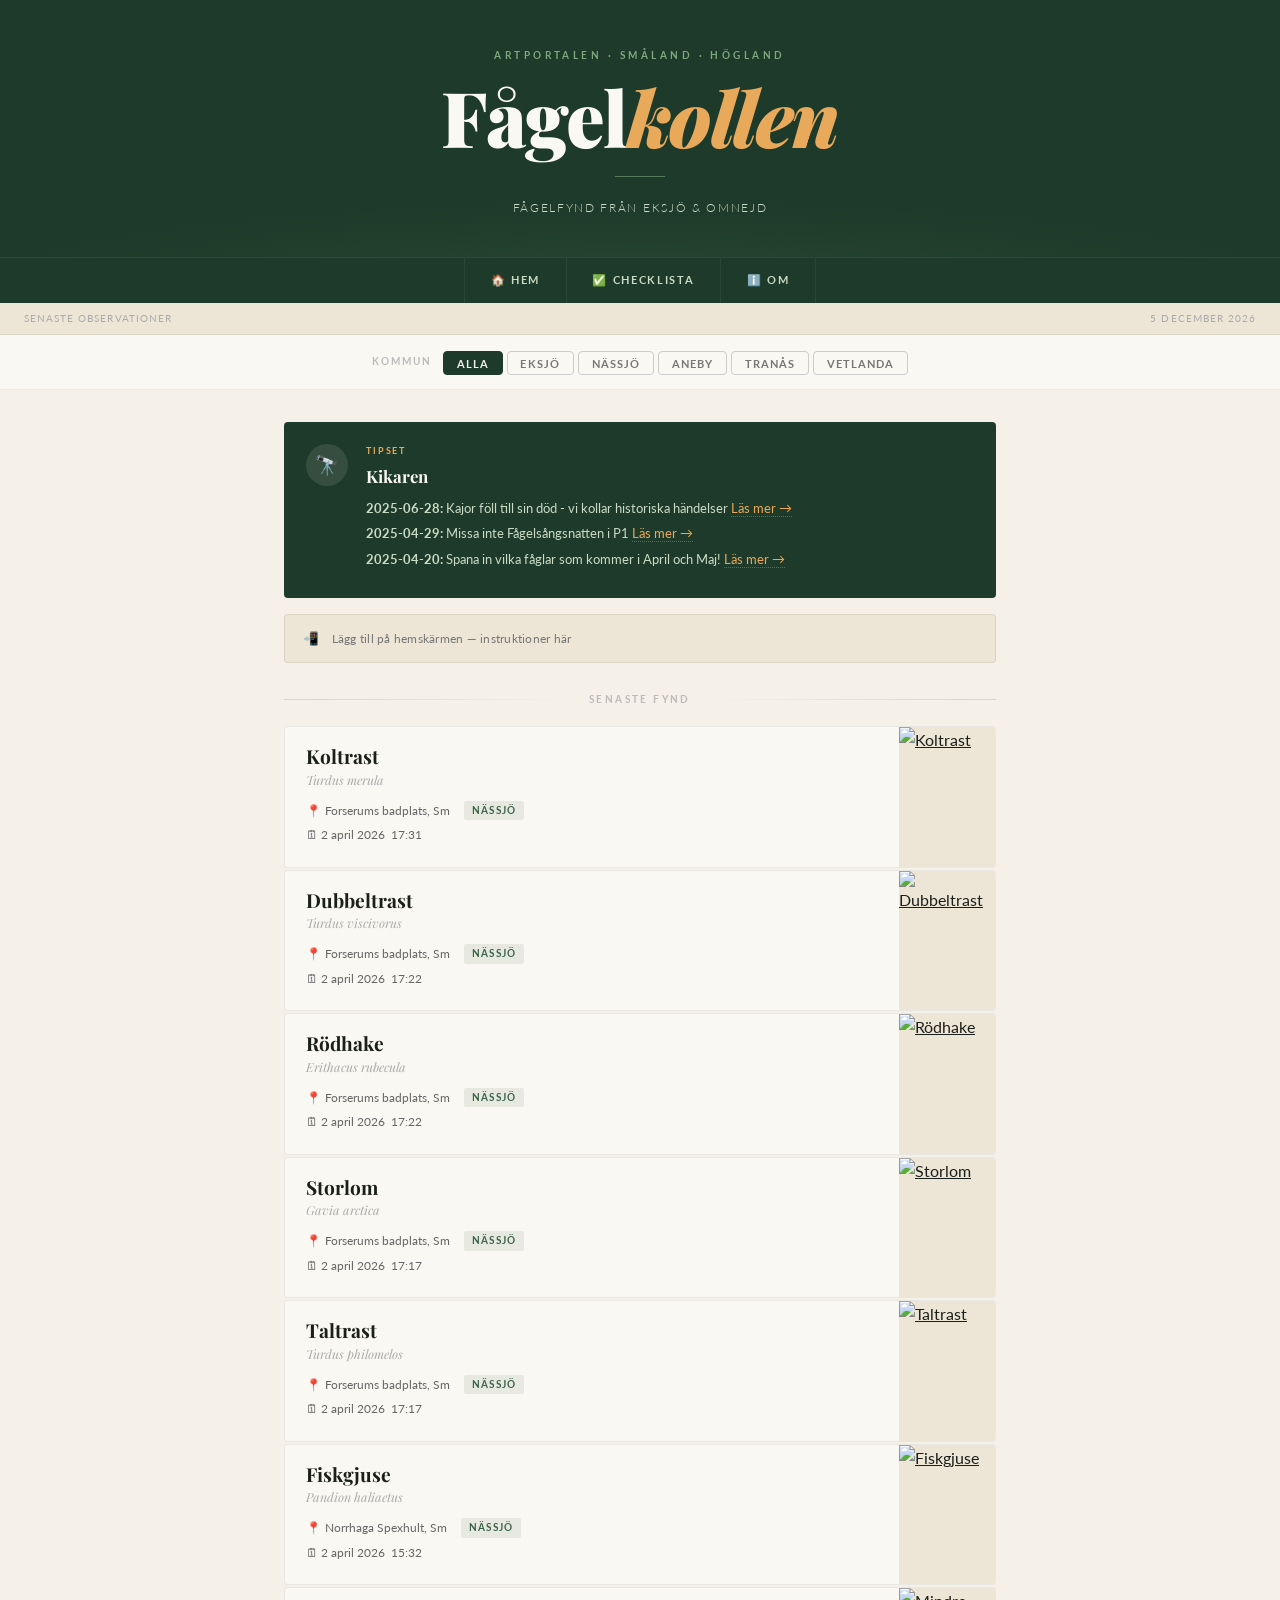
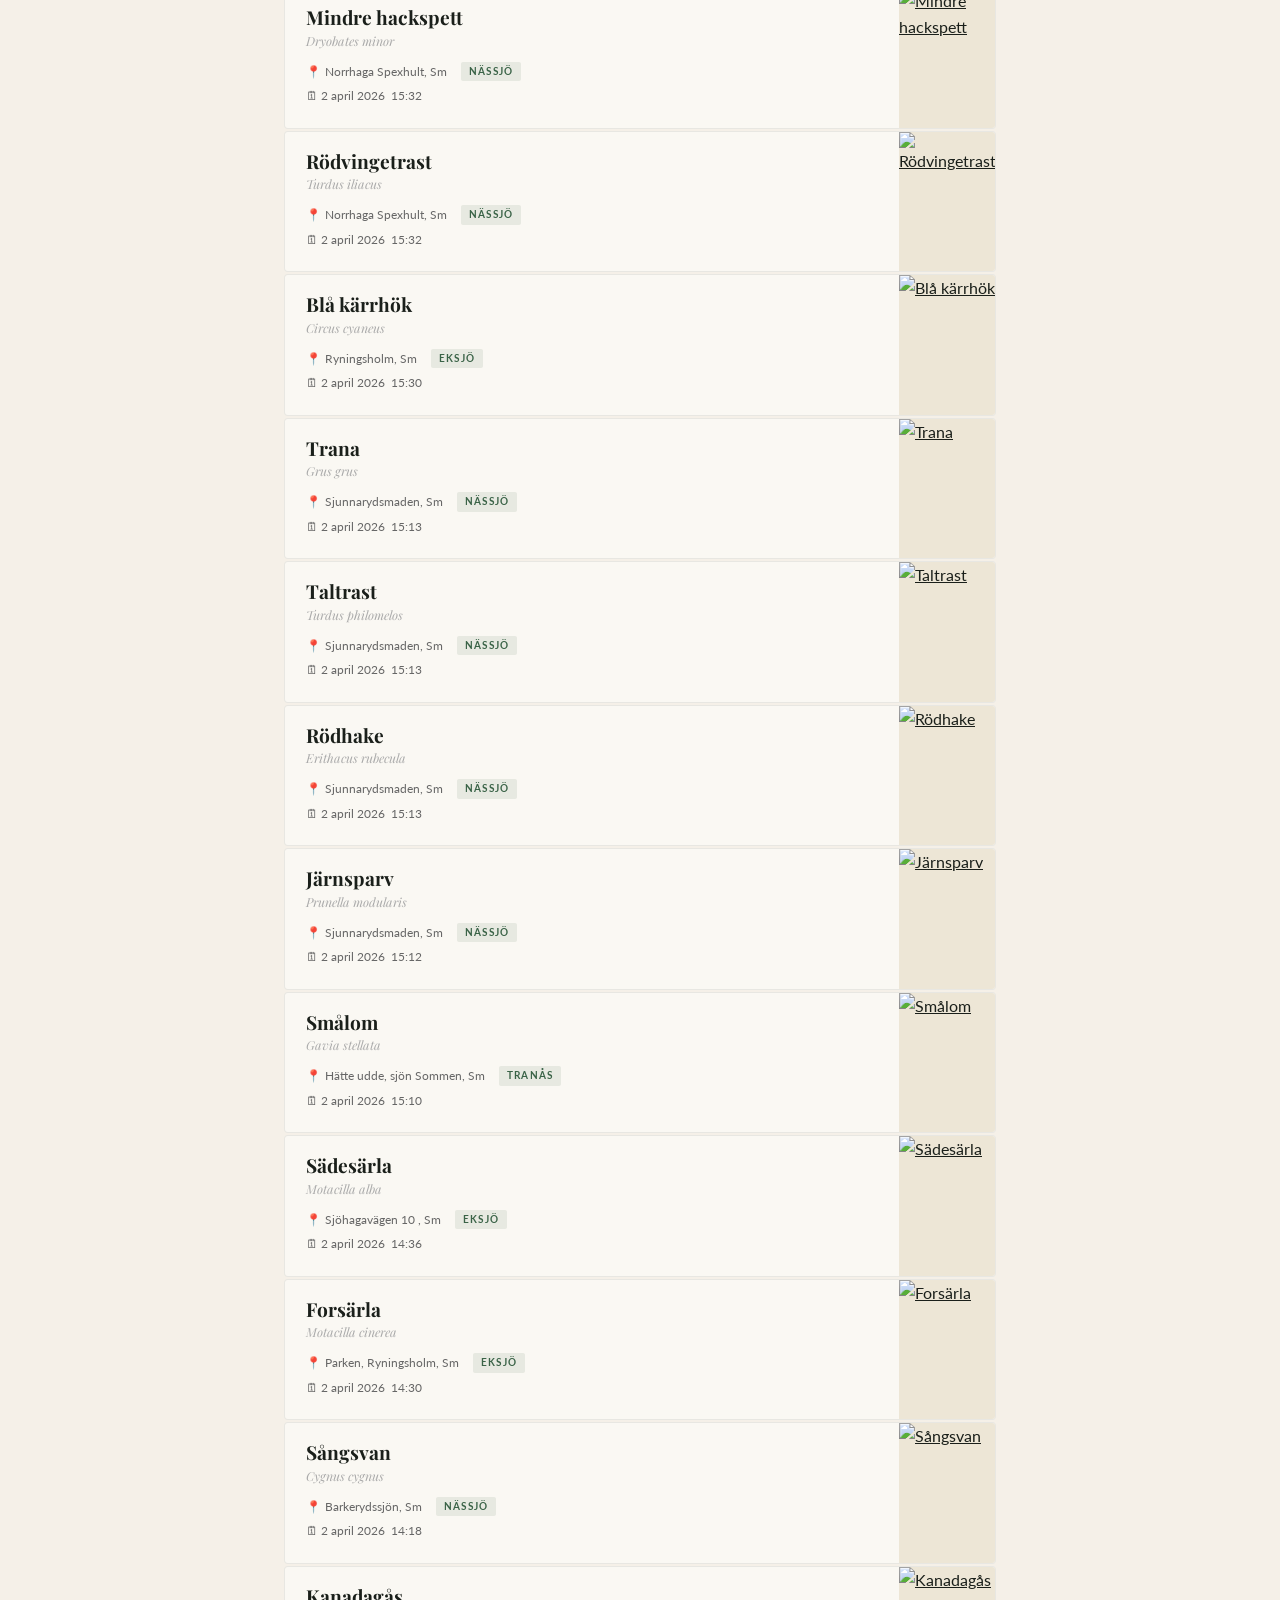
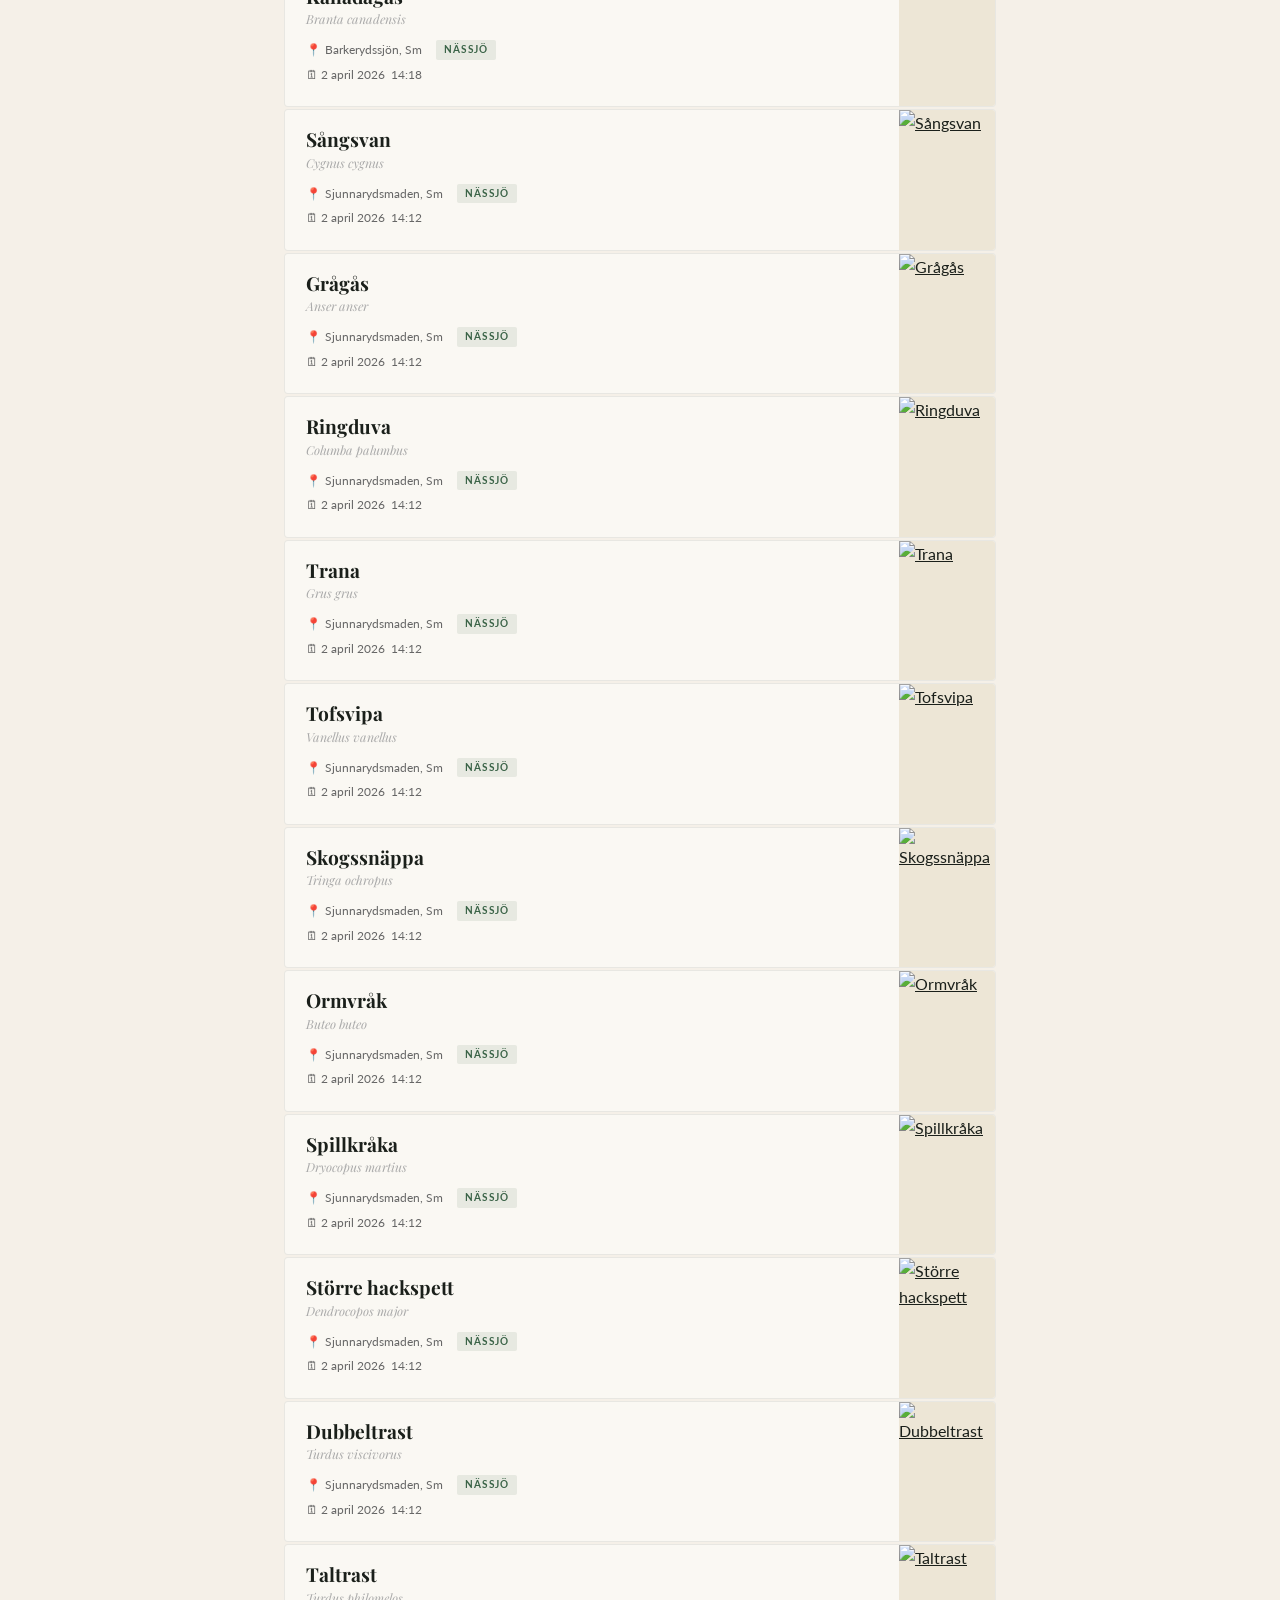
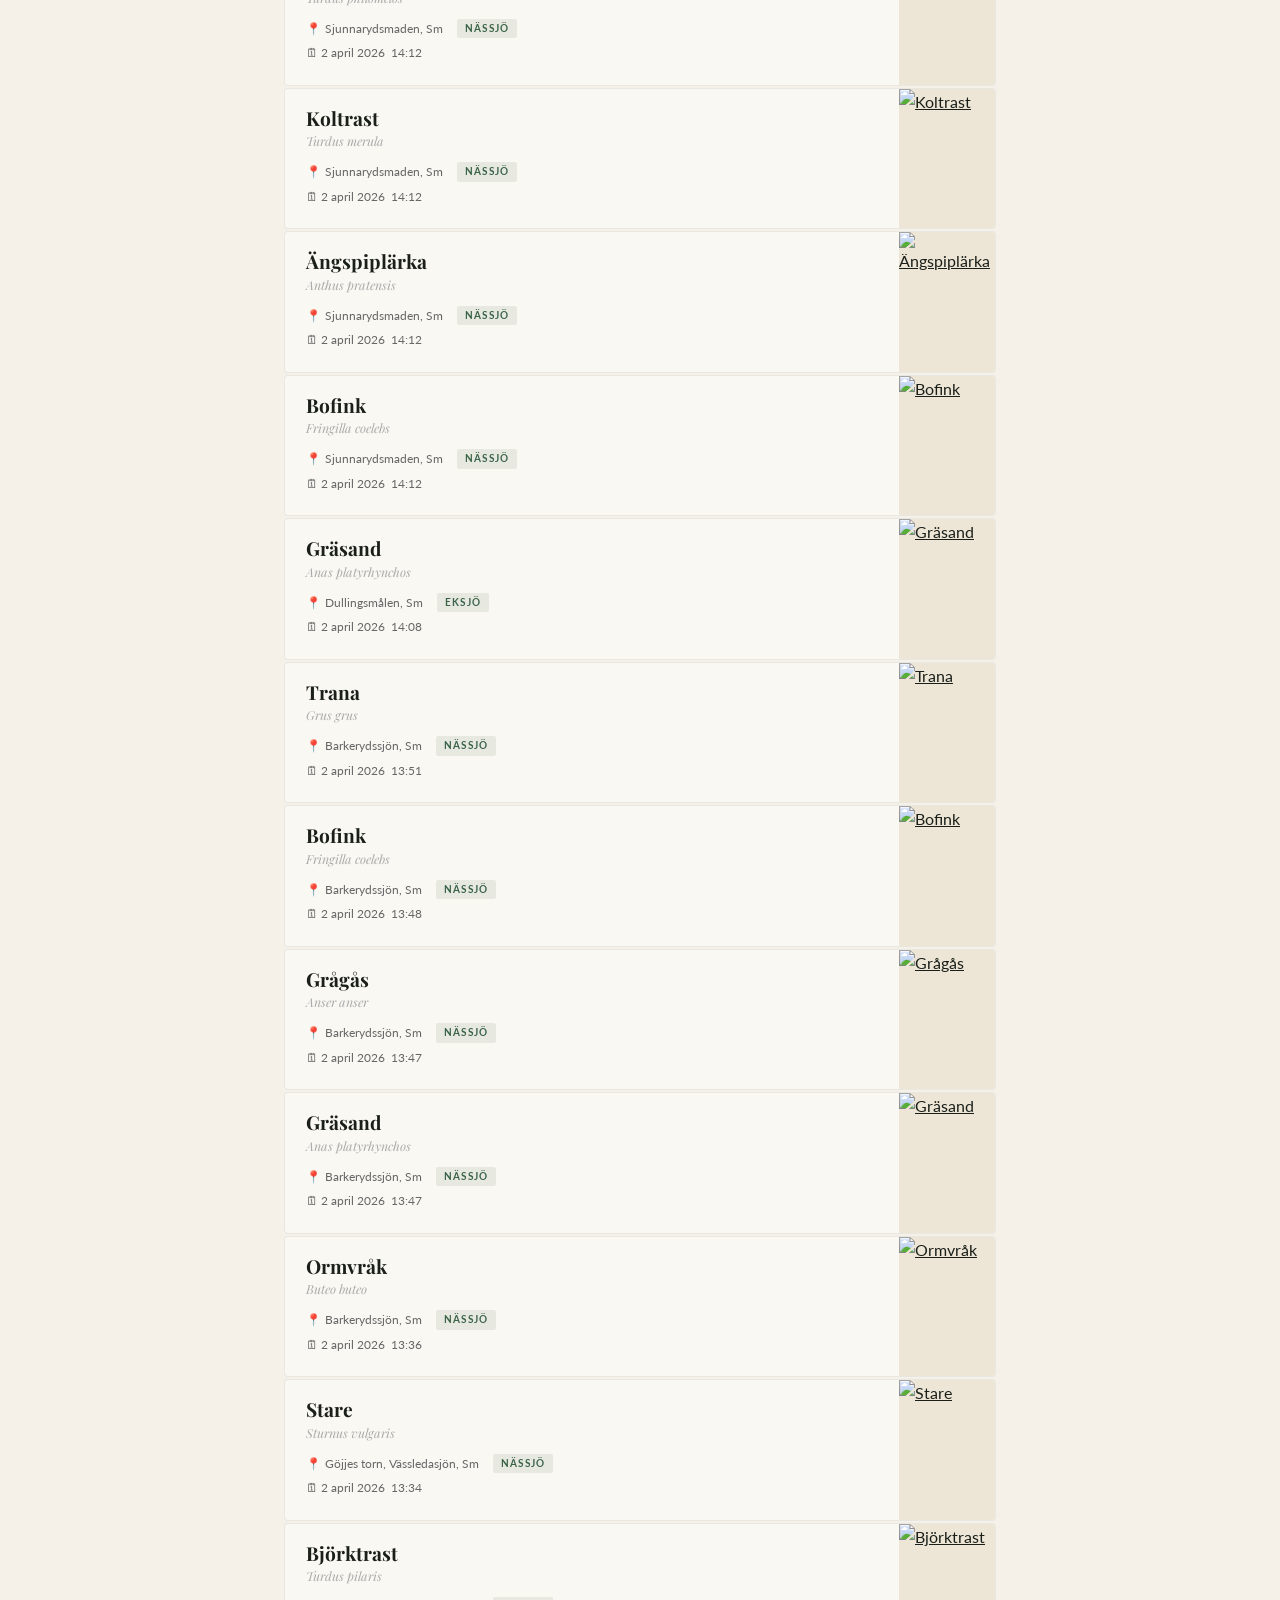
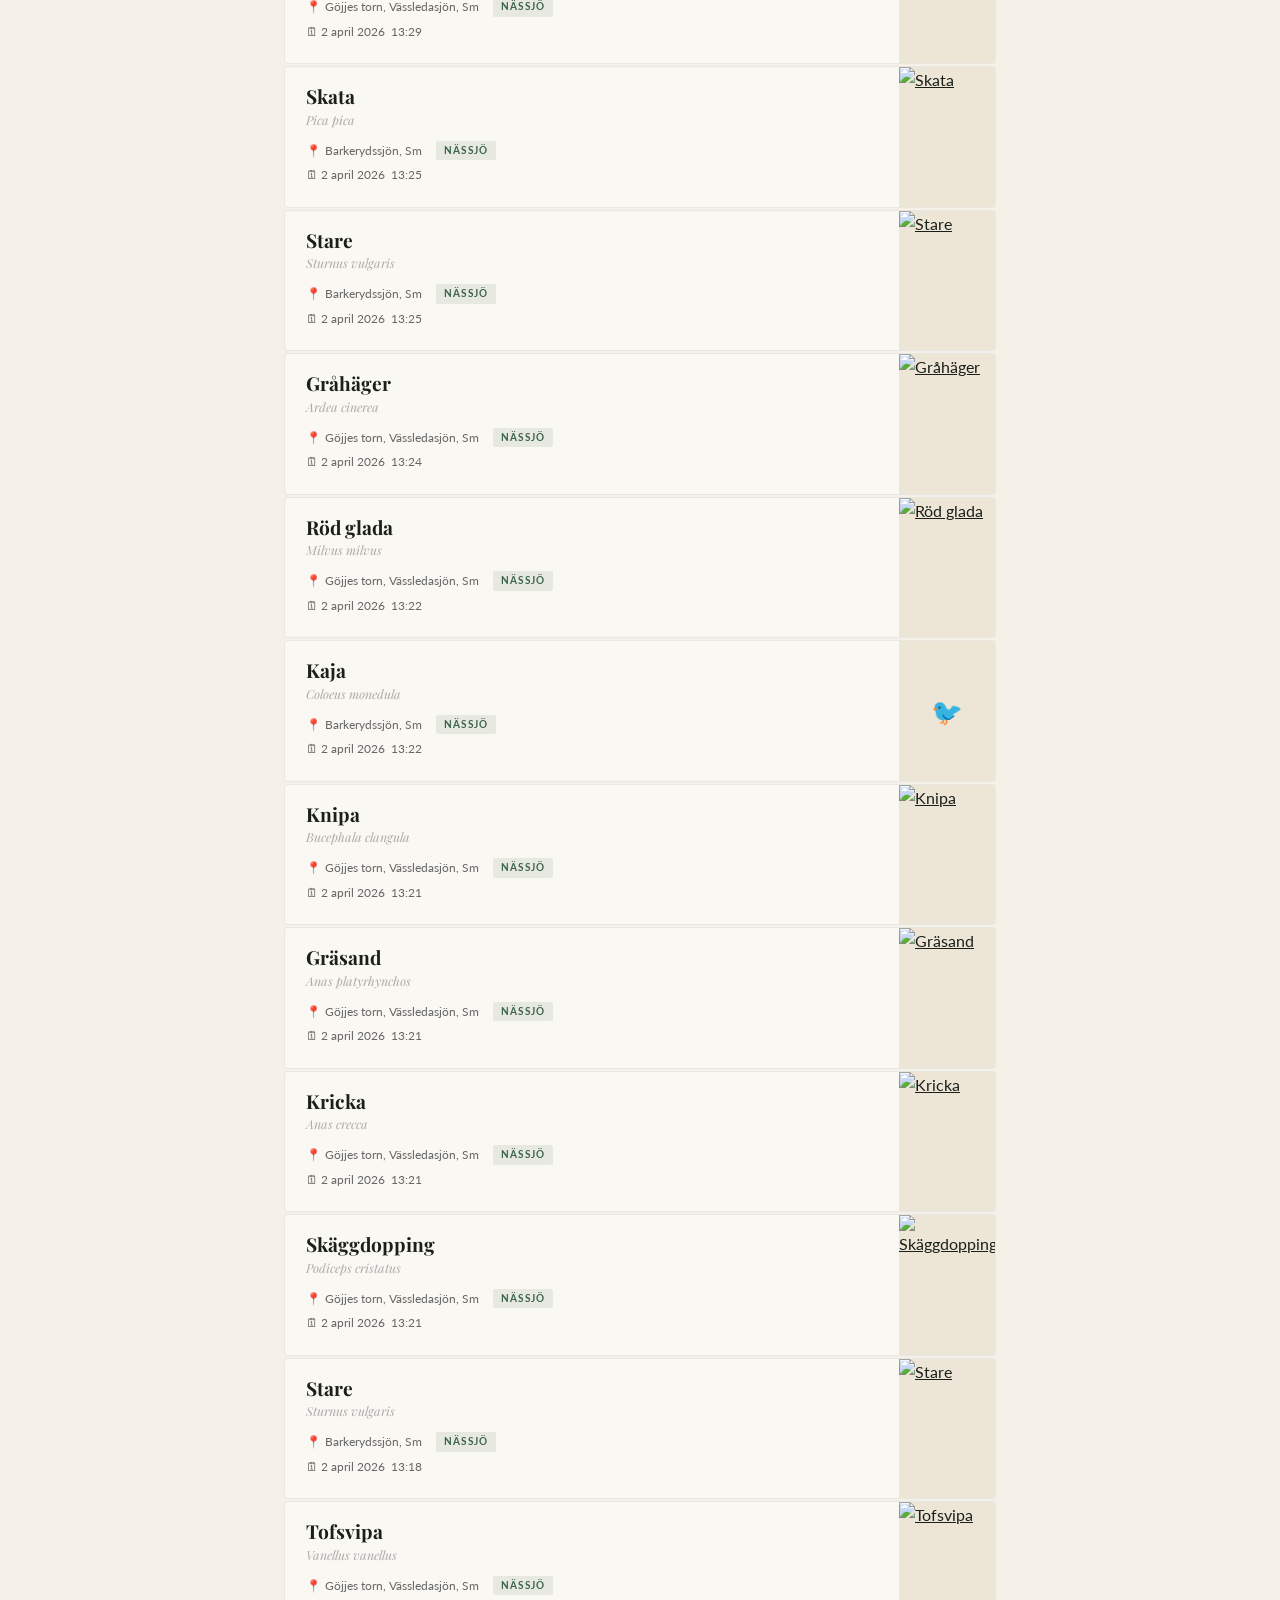
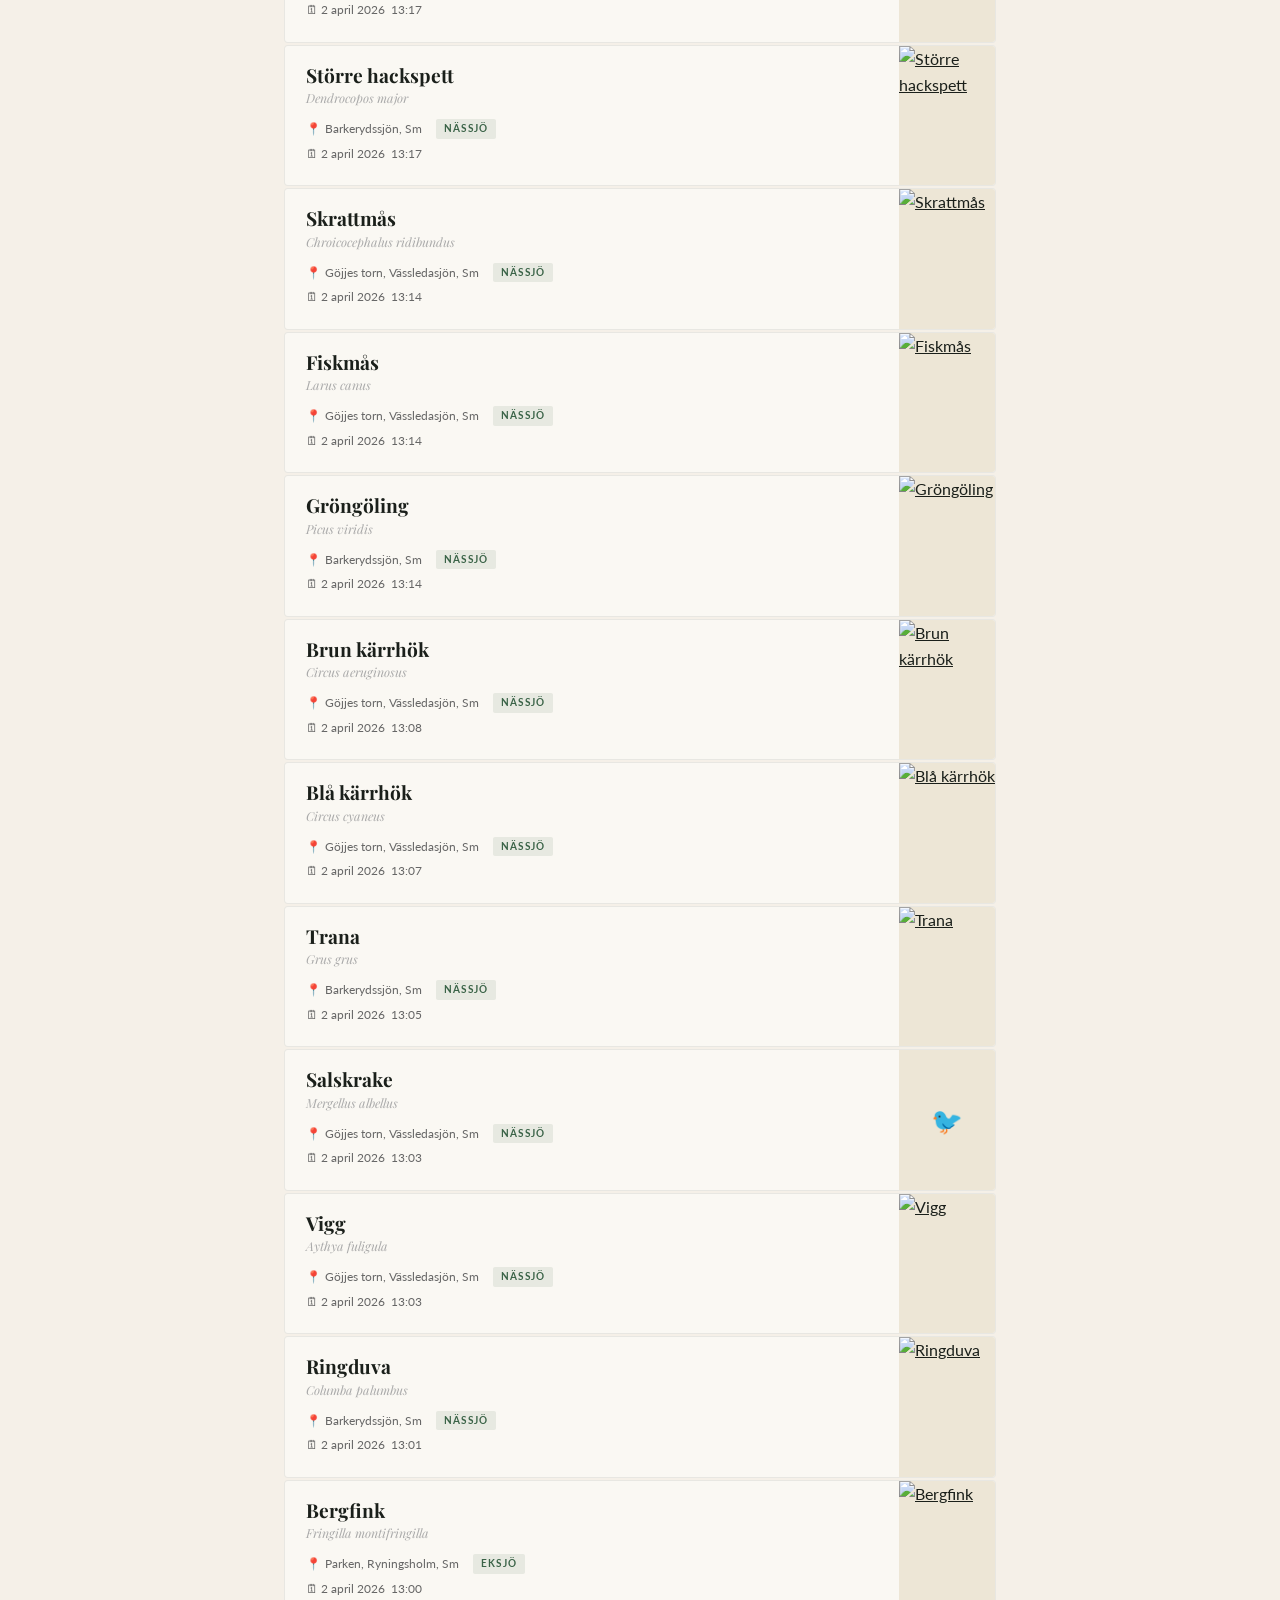
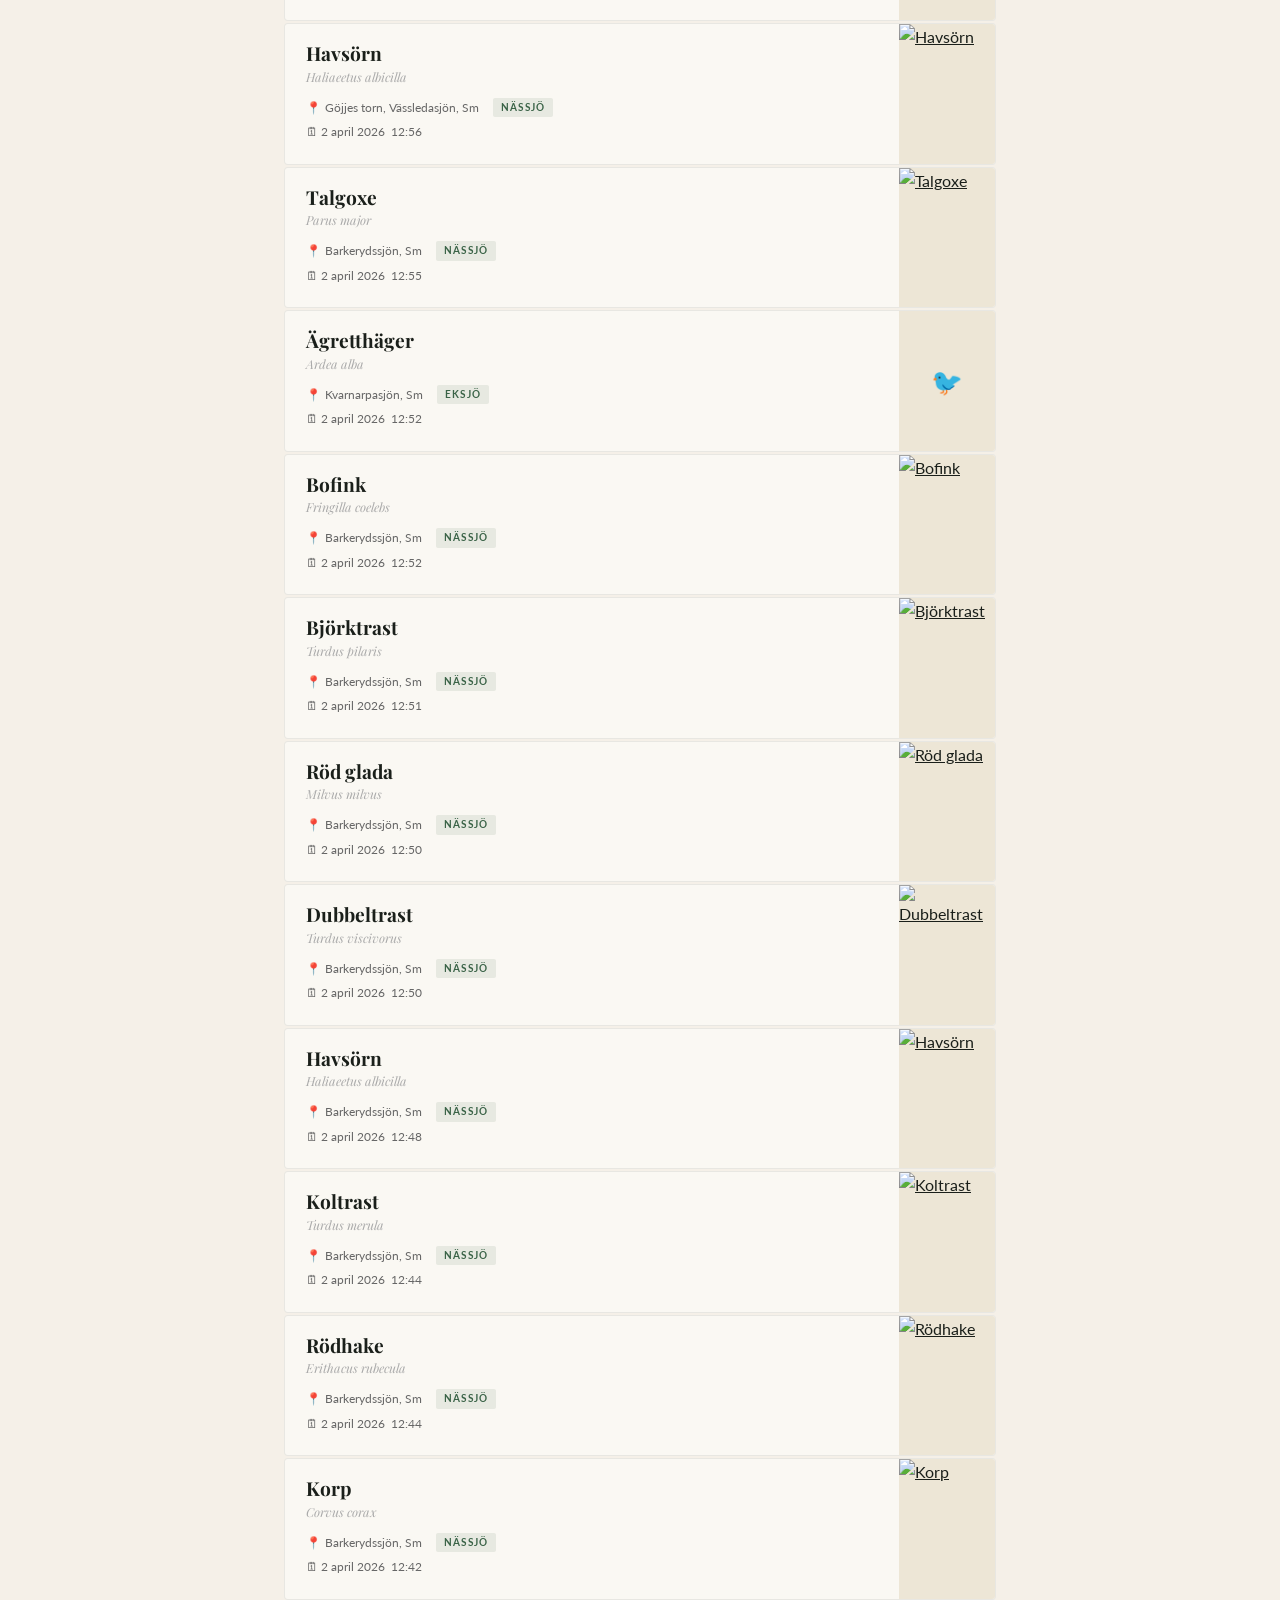
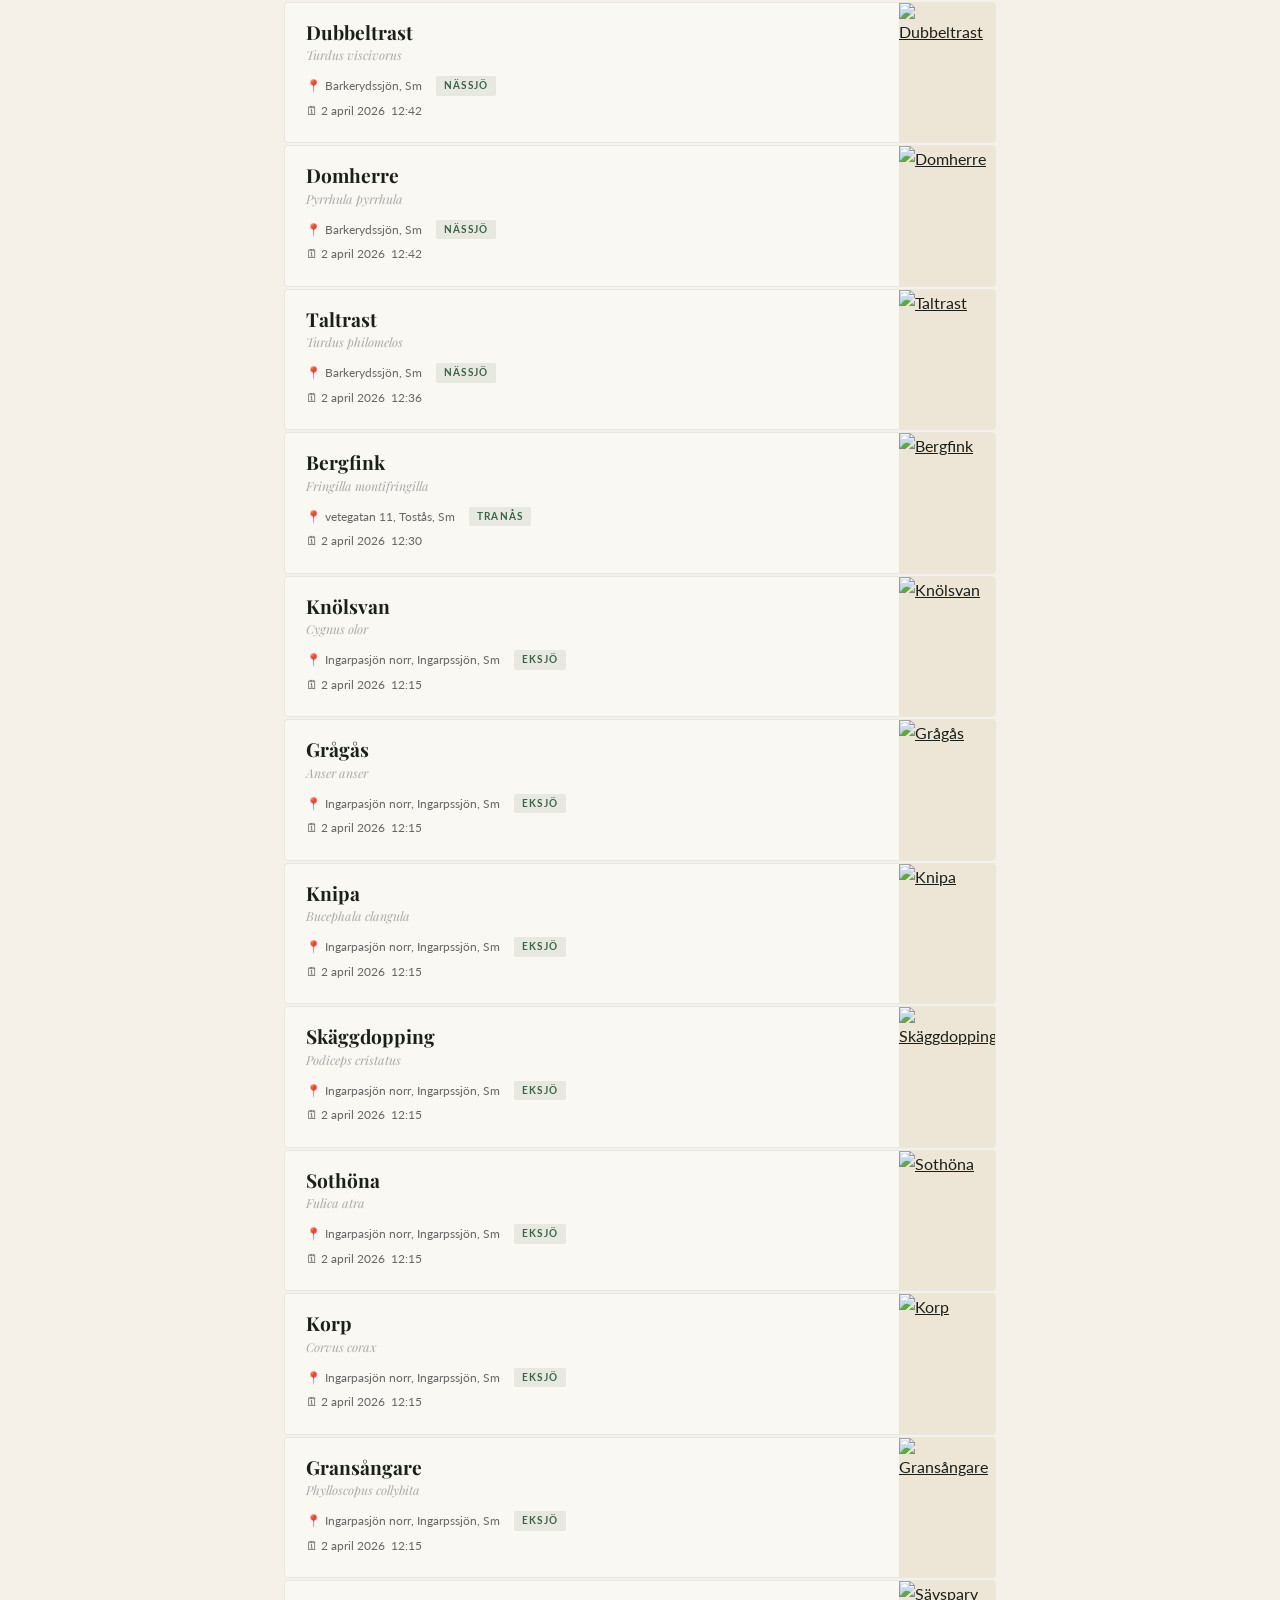
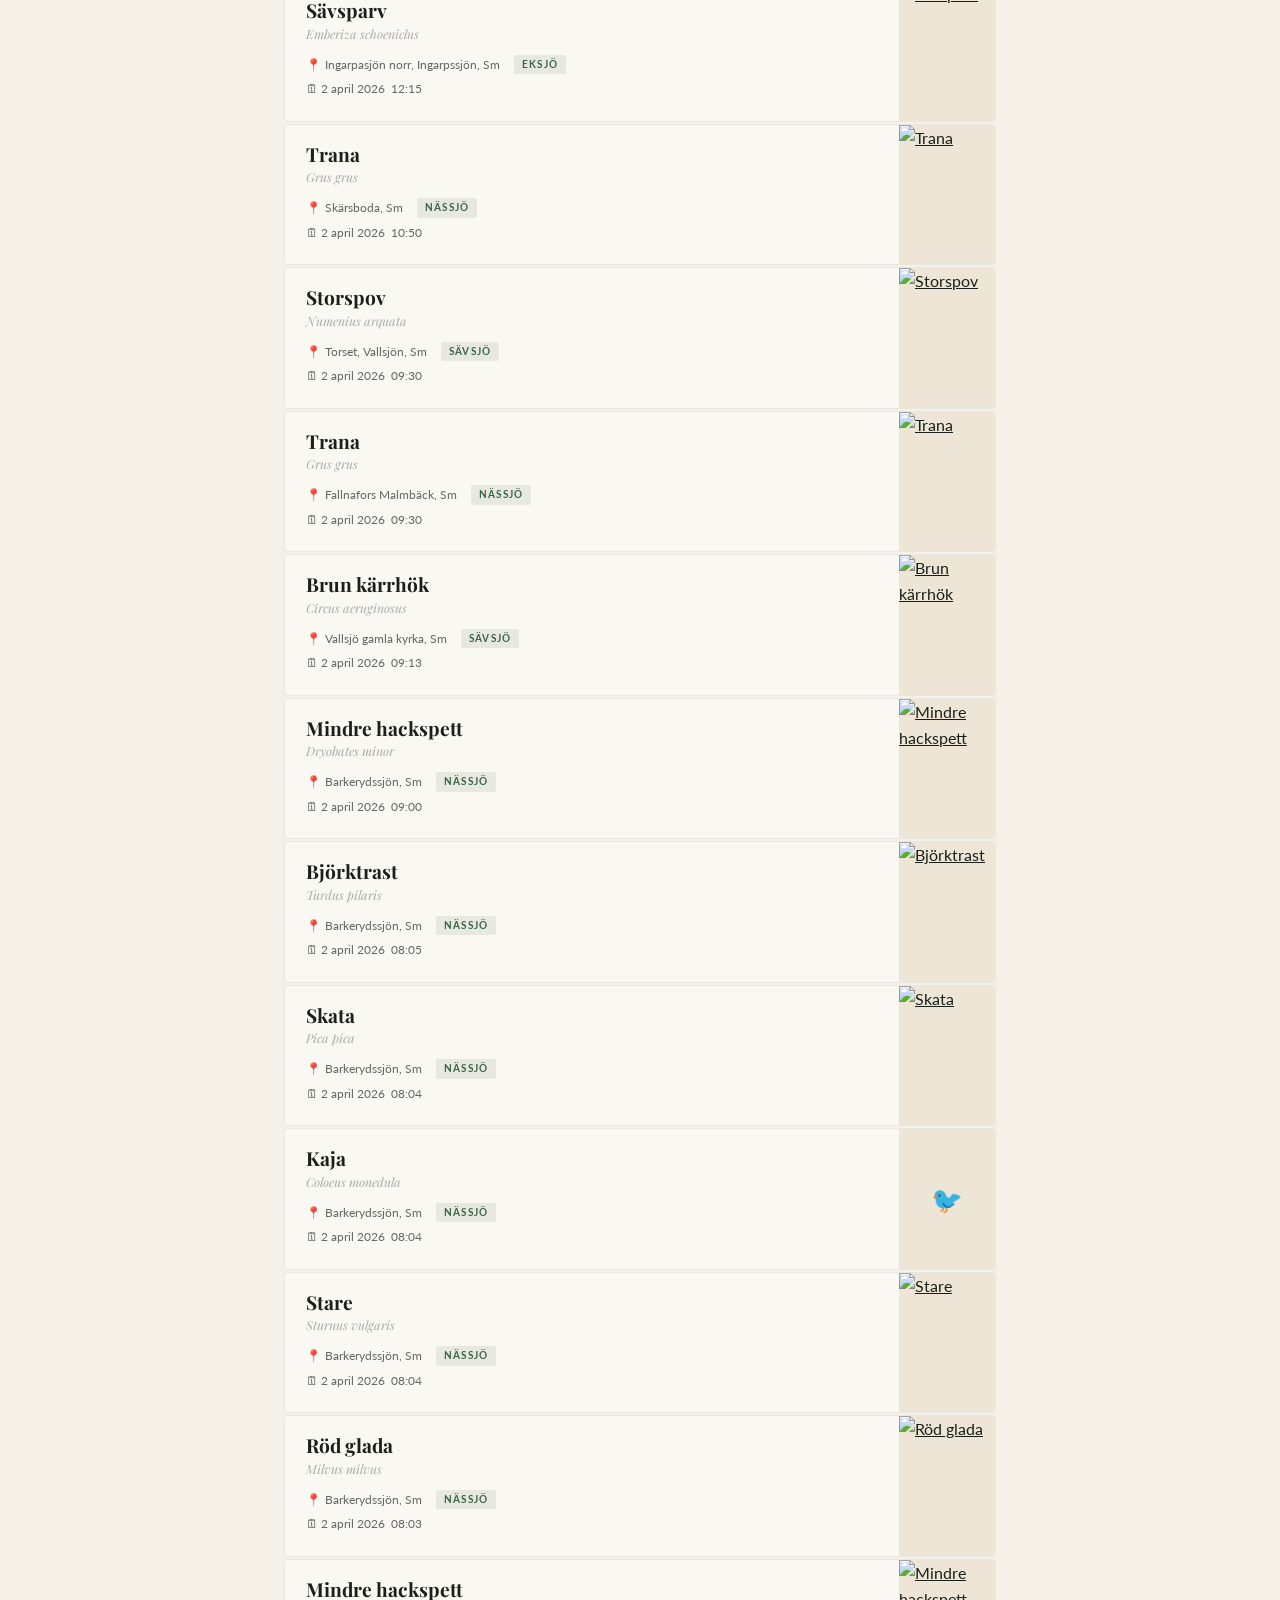
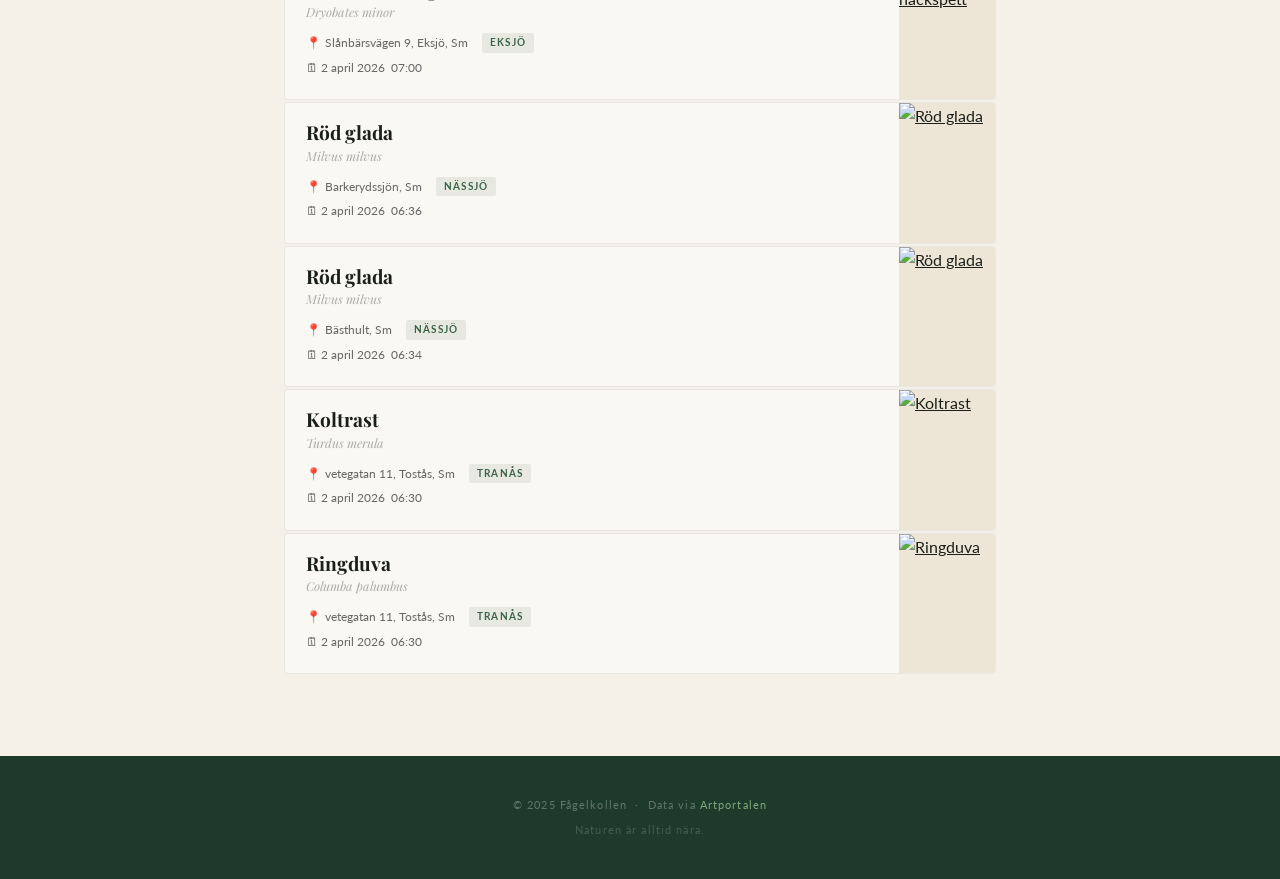
==== commit 61a5868b: "Byter namn till Fågelkollen + ny design + css-fil" ====
--- a/index.html
+++ b/index.html
@@ -3,255 +3,18 @@
 <head>
   <meta charset="UTF-8" />
   <meta name="viewport" content="width=device-width, initial-scale=1.0" />
-  <title>Fjäderrapporten</title>
-  <link href="https://fonts.googleapis.com/css2?family=Merriweather:wght@400;700&display=swap" rel="stylesheet">
-  <style>
-    body {
-      margin: 0;
-      font-family: 'Merriweather', serif;
-      background-color: #f4f7f5;
-      color: #2c2c2c;
-    }
-
-    header {
-      position: relative;
-      width: 100%;
-      height: 260px;
-      overflow: hidden;
-      border-bottom: 1px solid #ccc;
-    }
-
-    .header-image {
-      width: 100%;
-      height: 100%;
-      object-fit: cover;
-      display: block;
-    }
-
-    nav {
-      background-color: #f0f5ef;
-      display: flex;
-      justify-content: center;
-      flex-wrap: wrap;
-      gap: 2rem;
-      padding: 1rem;
-      border-bottom: 1px solid #c8d5c1;
-    }
-
-    nav a {
-      text-decoration: none;
-      color: #2c2c2c;
-      font-weight: bold;
-      font-size: 1rem;
-    }
-
-    nav a:hover {
-      color: #3f5d3f;
-    }
-
-    /* Kommunfilter */
-    .filter-row {
-      display: flex;
-      flex-wrap: wrap;
-      justify-content: center;
-      gap: 0.5rem;
-      padding: 1rem 0 0.5rem;
-    }
-
-    .filter-btn {
-      background-color: #e8ede7;
-      border: 1px solid #c8d5c1;
-      border-radius: 20px;
-      padding: 0.35rem 0.9rem;
-      font-family: 'Merriweather', serif;
-      font-size: 0.82rem;
-      color: #2c2c2c;
-      cursor: pointer;
-      transition: background-color 0.2s, border-color 0.2s;
-    }
-
-    .filter-btn:hover {
-      background-color: #d7e7d7;
-    }
-
-    .filter-btn.active {
-      background-color: #a8c0a8;
-      border-color: #a8c0a8;
-      font-weight: bold;
-    }
-
-    main {
-      max-width: 700px;
-      margin: 2rem auto;
-      padding: 0 1rem;
-    }
-
-    /* Observation cards */
-    .observation {
-      background-color: #fff;
-      border-radius: 8px;
-      padding: 1rem;
-      margin-bottom: 1rem;
-      box-shadow: 0 1px 3px rgba(0,0,0,0.05);
-    }
-
-    .observation h2 {
-      margin: 0;
-      font-size: 1.2rem;
-    }
-
-    .observation p {
-      margin: 0.2rem 0;
-    }
-
-    .observation img {
-      max-width: 100px;
-      border-radius: 8px;
-      margin: 0.5rem 0;
-      display: block;
-    }
-
-    .map-link {
-      color: #2c2c2c;
-      text-decoration: none;
-      font-weight: normal;
-    }
-
-    .map-link:hover {
-      text-decoration: underline;
-      color: #3f5d3f;
-    }
-
-    .kommunbadge {
-      display: inline-block;
-      font-size: 0.72rem;
-      color: #555;
-      background-color: #f0f5ef;
-      padding: 0.15rem 0.45rem;
-      border-radius: 10px;
-      margin-left: 0.4rem;
-      vertical-align: middle;
-    }
-
-    /* Ljud */
-    .ljud-btn {
-      background: none;
-      border: 1px solid #a8c0a8;
-      border-radius: 16px;
-      padding: 0.2rem 0.65rem;
-      font-size: 0.78rem;
-      color: #3f5d3f;
-      cursor: pointer;
-      margin-top: 0.5rem;
-      font-family: 'Merriweather', serif;
-      transition: background-color 0.2s;
-    }
-
-    .ljud-btn:hover {
-      background-color: #e8f3e8;
-    }
-
-    .ljud-btn.playing {
-      background-color: #dbe8d1;
-      border-color: #7ea77e;
-    }
-
-    /* Kikaren */
-    .kikaren {
-      background-color: #e8f3e8;
-      border-left: 5px solid #7ea77e;
-      display: block;
-      padding: 1rem;
-    }
-
-    .kikaren-inner {
-      display: flex;
-      gap: 1rem;
-      align-items: center;
-    }
-
-    .kikaren-ikon {
-      width: 64px;
-      height: auto;
-      flex-shrink: 0;
-      border-radius: 8px;
-    }
-
-    .kikaren-text h2 {
-      margin: 0 0 0.2rem;
-      font-size: 1.2rem;
-      color: #2c2c2c;
-    }
-
-    .kikaren-beskrivning {
-      margin: 0 0 0.5rem 0;
-      font-size: 0.95rem;
-      color: #444;
-    }
-
-    .kikaren-lank {
-      font-size: 0.9rem;
-      text-decoration: none;
-      color: #3f5d3f;
-    }
-
-    .kikaren-lank:hover {
-      text-decoration: underline;
-    }
-
-    .badge {
-      background-color: #7ea77e;
-      color: white;
-      font-size: 0.65rem;
-      padding: 0.15rem 0.5rem;
-      border-radius: 12px;
-      text-transform: uppercase;
-      letter-spacing: 0.5px;
-      margin-left: 0.5rem;
-      vertical-align: middle;
-    }
-
-    /* Install hint */
-    .install-hint {
-      background-color: #e8f3e8;
-      border-left: 5px solid #a8c0a8;
-      border-radius: 8px;
-      padding: 1rem;
-      margin-bottom: 1rem;
-      color: #2c2c2c;
-      display: block;
-      text-decoration: none;
-    }
-
-    .install-hint:hover {
-      background-color: #d7e7d7;
-    }
-
-    .install-text {
-      font-size: 0.95rem;
-    }
-
-    footer {
-      text-align: center;
-      padding: 2rem 1rem;
-      background-color: #e8ede7;
-      color: #555;
-      font-size: 0.9rem;
-      margin-top: 4rem;
-    }
-
-    @media (max-width: 600px) {
-      .filter-btn {
-        font-size: 0.78rem;
-        padding: 0.3rem 0.7rem;
-      }
-    }
-  </style>
+  <title>Fågelkollen</title>
+  <link href="https://fonts.googleapis.com/css2?family=Playfair+Display:ital,wght@0,400;0,700;0,900;1,400;1,700&family=Lato:wght@300;400;700&display=swap" rel="stylesheet">
+  <link rel="stylesheet" href="styles.css">
   <script defer src="https://cloud.umami.is/script.js" data-website-id="a371670f-76e6-4271-865c-965e299f9459"></script>
 </head>
 <body>
-  <header>
-    <img src="bilder/header.png" alt="Fjäderrapporten bakgrund" class="header-image" />
+
+  <header class="masthead">
+    <div class="masthead-eyebrow">Artportalen · Småland · Högland</div>
+    <h1>Fågel<em>kollen</em></h1>
+    <div class="masthead-rule"></div>
+    <div class="masthead-tagline">Fågelfynd från Eksjö &amp; omnejd</div>
   </header>
 
   <nav>
@@ -260,8 +23,14 @@
     <a href="info.html">ℹ️ Om</a>
   </nav>
 
-  <main>
-    <div class="filter-row" id="filter-row">
+  <div class="issue-line">
+    <span>SENASTE OBSERVATIONER</span>
+    <span id="issue-date">—</span>
+  </div>
+
+  <div class="filter-section">
+    <span class="filter-label">Kommun</span>
+    <div id="filter-row">
       <button class="filter-btn active" data-filter="Alla">Alla</button>
       <button class="filter-btn" data-filter="Eksjö">Eksjö</button>
       <button class="filter-btn" data-filter="Nässjö">Nässjö</button>
@@ -269,67 +38,69 @@
       <button class="filter-btn" data-filter="Tranås">Tranås</button>
       <button class="filter-btn" data-filter="Vetlanda">Vetlanda</button>
     </div>
-    <div id="fagellista">Laddar observationer...</div>
+  </div>
+
+  <main>
+    <div id="fagellista">
+      <div class="loading-state">Laddar observationer…</div>
+    </div>
   </main>
 
   <footer>
-    &copy; 2025 Fjäderrapporten — Naturen är alltid närea.
+    <div>&copy; 2025 Fågelkollen &nbsp;·&nbsp; Data via <a href="https://www.artportalen.se/" target="_blank" rel="noopener">Artportalen</a></div>
+    <div class="footer-sub">Naturen är alltid nära.</div>
   </footer>
 
   <script>
-    // Vetlanda är tätort i Vaggeryd kommun — mappa filterlabel till kommunnamn
     const KOMMUNFILTER = {
-      "Alla":    null,
-      "Eksjö":   "Eksjö",
-      "Nässjö":  "Nässjö",
-      "Aneby":   "Aneby",
-      "Tranås":  "Tranås",
-      "Vetlanda":"Vetlanda"
+      "Alla":     null,
+      "Eksjö":    "Eksjö",
+      "Nässjö":   "Nässjö",
+      "Aneby":    "Aneby",
+      "Tranås":   "Tranås",
+      "Vetlanda": "Vetlanda"
     };
 
     let allData = [];
     let activeFilter = "Alla";
-
-    // --- Ljud (en källa i taget) ---
     let currentAudio = null;
     let currentBtn   = null;
+
+    document.getElementById("issue-date").textContent =
+      new Date().toLocaleDateString("sv-SE", { day: "numeric", month: "long", year: "numeric" }).toUpperCase();
 
     function toggleSound(url, btn) {
       if (currentAudio && currentBtn === btn) {
         currentAudio.pause();
         currentAudio = null;
         currentBtn.classList.remove("playing");
-        currentBtn.textContent = "🔊 Lyssna";
+        currentBtn.textContent = "♪ Lyssna";
         currentBtn = null;
         return;
       }
-
       if (currentAudio) {
         currentAudio.pause();
         currentBtn.classList.remove("playing");
-        currentBtn.textContent = "🔊 Lyssna";
+        currentBtn.textContent = "♪ Lyssna";
       }
-
       currentAudio = new Audio(url);
       currentAudio.play().catch(() => {
         btn.classList.remove("playing");
-        btn.textContent = "🔊 Lyssna";
+        btn.textContent = "♪ Lyssna";
         currentAudio = null;
         currentBtn = null;
       });
       currentBtn = btn;
       btn.classList.add("playing");
-      btn.textContent = "⏹ Stopp";
-
+      btn.textContent = "■ Stopp";
       currentAudio.addEventListener("ended", () => {
         btn.classList.remove("playing");
-        btn.textContent = "🔊 Lyssna";
+        btn.textContent = "♪ Lyssna";
         currentAudio = null;
         currentBtn = null;
       });
     }
 
-    // --- Filter ---
     document.getElementById("filter-row").addEventListener("click", (e) => {
       if (!e.target.classList.contains("filter-btn")) return;
       document.querySelectorAll(".filter-btn").forEach(b => b.classList.remove("active"));
@@ -339,101 +110,130 @@
     });
 
     function renderCards() {
-      // Ta bort gamla obs-card:n, behåll kikaren och install-hint
       document.querySelectorAll(".obs-card").forEach(el => el.remove());
 
-      const container   = document.getElementById("fagellista");
+      const container    = document.getElementById("fagellista");
       const kommunTarget = KOMMUNFILTER[activeFilter];
-      const filtered    = kommunTarget
-        ? allData.filter(obs => obs.kommun === kommunTarget)
+      const filtered     = kommunTarget
+        ? allData.filter(o => o.kommun === kommunTarget)
         : allData;
 
-      filtered.forEach(obs => {
+      filtered.forEach((obs, i) => {
         const d        = new Date(obs.datum);
         const datumStr = d.toLocaleDateString("sv-SE", { day: "numeric", month: "long", year: "numeric" });
         const tidStr   = d.toLocaleTimeString("sv-SE", { hour: "2-digit", minute: "2-digit" });
         const art      = obs.art.charAt(0).toUpperCase() + obs.art.slice(1);
         const plats    = obs.lokal || "Okänd plats";
-        const antalText = obs.antal > 1 ? ` — ${obs.antal} individer` : "";
 
         const card = document.createElement("div");
-        card.className = "observation obs-card";
+        card.className = "obs-card";
+        card.style.animationDelay = `${Math.min(i * 35, 400)}ms`;
+
+        const locationHTML = obs.googleMapsLank
+          ? `<a href="${obs.googleMapsLank}" target="_blank" rel="noopener noreferrer" class="obs-location-link">${plats}</a>`
+          : plats;
+
+        const countHTML = obs.antal > 1
+          ? `<span class="obs-count-pill">${obs.antal} ind.</span>`
+          : "";
+
+        const soundHTML = obs.ljud
+          ? `<button class="obs-sound-btn">♪ Lyssna</button>`
+          : "";
+
+        const imagePane = obs.bild
+          ? `<div class="obs-image-pane">
+               <a href="${obs.bild_lank}" target="_blank" rel="noopener">
+                 <img src="${obs.bild}" alt="${art}" loading="lazy" />
+               </a>
+             </div>`
+          : `<div class="obs-no-image">🐦</div>`;
 
         card.innerHTML = `
-          <h2>${art} <em>(${obs.scientificName})</em></h2>
-          ${obs.bild ? `
-            <a href="${obs.bild_lank}" target="_blank" rel="noopener">
-              <img src="${obs.bild}" alt="${art}" />
-            </a>
-          ` : ""}
-          <p>
-            ${obs.googleMapsLank
-              ? `<a href="${obs.googleMapsLank}" target="_blank" rel="noopener noreferrer"
-                    class="map-link" title="Visa på karta">📍 ${plats}</a>`
-              : `📍 ${plats}`
-            }
-            <span class="kommunbadge">${obs.kommun || ""}</span>
-          </p>
-          <p>🗓️ ${datumStr} kl. ${tidStr}${antalText}</p>
-          ${obs.ljud ? `<button class="ljud-btn">🔊 Lyssna</button>` : ""}
+          <div class="obs-main">
+            <div class="obs-species">${art}</div>
+            <div class="obs-scientific">${obs.scientificName}</div>
+            <div class="obs-meta">
+              <span class="obs-meta-item">📍 ${locationHTML}</span>
+              <span class="obs-kommune-pill">${obs.kommun || ""}</span>
+              ${countHTML}
+            </div>
+            <div class="obs-meta">
+              <span class="obs-meta-item">🗓 ${datumStr} &nbsp;${tidStr}</span>
+            </div>
+            ${soundHTML}
+          </div>
+          ${imagePane}
         `;
 
-        // Attach ljud-event efter att kortet är byggt
         if (obs.ljud) {
-          const btn = card.querySelector(".ljud-btn");
+          const btn = card.querySelector(".obs-sound-btn");
           btn.addEventListener("click", () => toggleSound(obs.ljud, btn));
         }
 
         container.appendChild(card);
       });
+
+      if (filtered.length === 0) {
+        const empty = document.createElement("div");
+        empty.className = "loading-state";
+        empty.textContent = "Inga fynd för vald kommun.";
+        container.appendChild(empty);
+      }
     }
 
     async function hamtaFaglar() {
       const res = await fetch("data/fagelfynd.json");
-      allData = await res.json();
+      allData   = await res.json();
       const container = document.getElementById("fagellista");
       container.innerHTML = "";
 
-      // Kikaren (nyheter)
+      // Kikaren
       try {
         const nyheterRes = await fetch("data/nyheter.json");
         const nyheter    = await nyheterRes.json();
         nyheter.sort((a, b) => new Date(b.datum) - new Date(a.datum));
 
         const kikaren = document.createElement("div");
-        kikaren.className = "observation kikaren";
-
-        const nyhetsHTML = nyheter.map(nyhet => `
-          <p class="kikaren-beskrivning">
-            <strong>${nyhet.datum}:</strong> ${nyhet.titel}
-            <a href="${nyhet.lank}" class="kikaren-lank">Läs mer</a>
-          </p>
+        kikaren.className = "kikaren";
+
+        const itemsHTML = nyheter.map(n => `
+          <div class="kikaren-item">
+            <strong>${n.datum}:</strong> ${n.titel}
+            <a href="${n.lank}">Läs mer →</a>
+          </div>
         `).join("");
 
         kikaren.innerHTML = `
-          <div class="kikaren-inner">
-            <img src="bilder/kikaren-ikon.png" alt="Kikaren" class="kikaren-ikon" />
-            <div class="kikaren-text">
-              <h2>Kikaren <span class="badge">TIPSET</span></h2>
-              ${nyhetsHTML}
-            </div>
+          <div class="kikaren-icon-wrap">🔭</div>
+          <div class="kikaren-body">
+            <div class="kikaren-badge">Tipset</div>
+            <div class="kikaren-title">Kikaren</div>
+            ${itemsHTML}
           </div>
         `;
         container.appendChild(kikaren);
-      } catch (e) {
-        // nyheter.json finns inte — hoppa över
-      }
+      } catch (e) { /* nyheter.json saknas */ }
 
       // Install hint
       const installHint = document.createElement("a");
       installHint.className = "install-hint";
-      installHint.href    = "howto.html";
-      installHint.target  = "_blank";
-      installHint.rel     = "noopener";
-      installHint.innerHTML = `<span class="install-text">Lägg till på hemskärmen så här...</span>`;
+      installHint.href   = "howto.html";
+      installHint.target = "_blank";
+      installHint.rel    = "noopener";
+      installHint.innerHTML = `<span>📲</span> Lägg till på hemskärmen — instruktioner här`;
       container.appendChild(installHint);
 
-      // Sortrera på datum (nyaste första)
+      // Section head
+      const sh = document.createElement("div");
+      sh.className = "section-head";
+      sh.innerHTML = `
+        <div class="section-head-line section-head-line--left"></div>
+        <div class="section-head-text">Senaste fynd</div>
+        <div class="section-head-line section-head-line--right"></div>
+      `;
+      container.appendChild(sh);
+
       allData.sort((a, b) => new Date(b.datum) - new Date(a.datum));
       renderCards();
     }
--- a/styles.css
+++ b/styles.css
@@ -0,0 +1,717 @@
+/* ================================================
+   Fågelkollen — styles.css
+   Delad stilmall för alla sidor
+   ================================================ */
+
+/* ─── VARIABLER ─────────────────────────────── */
+:root {
+  --ink:           #1a1f1a;
+  --forest:        #1e3a2a;
+  --moss:          #3a6347;
+  --sage:          #7ea87e;
+  --mist:          #c9dbc4;
+  --cream:         #f5f0e8;
+  --parchment:     #ede6d6;
+  --warm-white:    #faf8f3;
+  --accent:        #c17f3b;
+  --accent-light:  #e8a95a;
+
+  --radius:        4px;
+  --shadow-card:   0 1px 4px rgba(0,0,0,0.06);
+
+  --font-serif:    'Playfair Display', serif;
+  --font-sans:     'Lato', sans-serif;
+}
+
+/* ─── RESET & BASE ──────────────────────────── */
+*, *::before, *::after {
+  box-sizing: border-box;
+  margin: 0;
+  padding: 0;
+}
+
+body {
+  font-family: var(--font-sans);
+  background-color: var(--cream);
+  color: var(--ink);
+  min-height: 100vh;
+  line-height: 1.6;
+}
+
+a {
+  color: inherit;
+}
+
+img {
+  display: block;
+  max-width: 100%;
+}
+
+/* ─── MASTHEAD ──────────────────────────────── */
+.masthead {
+  background-color: var(--forest);
+  color: var(--cream);
+  text-align: center;
+  padding: 3rem 1.5rem 2.5rem;
+  position: relative;
+  overflow: hidden;
+}
+
+.masthead::before {
+  content: '';
+  position: absolute;
+  inset: 0;
+  background-image: radial-gradient(
+    ellipse 80% 60% at 50% 120%,
+    rgba(122, 180, 122, 0.12) 0%,
+    transparent 70%
+  );
+  pointer-events: none;
+}
+
+.masthead-eyebrow {
+  font-family: var(--font-sans);
+  font-weight: 700;
+  font-size: 0.62rem;
+  letter-spacing: 0.35em;
+  text-transform: uppercase;
+  color: var(--sage);
+  margin-bottom: 0.9rem;
+}
+
+.masthead h1 {
+  font-family: var(--font-serif);
+  font-size: clamp(2.4rem, 8vw, 4.8rem);
+  font-weight: 900;
+  line-height: 1;
+  letter-spacing: -0.02em;
+  color: var(--warm-white);
+  position: relative;
+}
+
+.masthead h1 em {
+  font-style: italic;
+  color: var(--accent-light);
+}
+
+.masthead-rule {
+  width: 50px;
+  height: 1px;
+  background: var(--sage);
+  margin: 1.3rem auto;
+  opacity: 0.6;
+}
+
+.masthead-tagline {
+  font-family: var(--font-sans);
+  font-size: 0.75rem;
+  letter-spacing: 0.14em;
+  color: var(--mist);
+  font-weight: 300;
+  text-transform: uppercase;
+}
+
+/* ─── ENKEL HEADER (för info, nyhet) ────────── */
+.page-header {
+  background: linear-gradient(135deg, var(--forest) 0%, var(--moss) 100%);
+  padding: 2.5rem 1.5rem 2rem;
+  text-align: center;
+}
+
+.page-header h1 {
+  font-family: var(--font-serif);
+  font-size: clamp(1.8rem, 5vw, 2.6rem);
+  font-weight: 700;
+  color: var(--warm-white);
+  margin-bottom: 0.4rem;
+}
+
+.page-header p {
+  font-size: 0.8rem;
+  color: var(--mist);
+  letter-spacing: 0.08em;
+}
+
+/* ─── NAVIGATION ────────────────────────────── */
+nav {
+  background-color: var(--forest);
+  border-top: 1px solid rgba(255, 255, 255, 0.07);
+  display: flex;
+  justify-content: center;
+  flex-wrap: wrap;
+}
+
+nav a {
+  text-decoration: none;
+  color: var(--mist);
+  font-family: var(--font-sans);
+  font-weight: 700;
+  font-size: 0.7rem;
+  letter-spacing: 0.15em;
+  text-transform: uppercase;
+  padding: 0.85rem 1.6rem;
+  border-right: 1px solid rgba(255, 255, 255, 0.06);
+  transition: color 0.2s, background-color 0.2s;
+}
+
+nav a:first-child {
+  border-left: 1px solid rgba(255, 255, 255, 0.06);
+}
+
+nav a:hover {
+  color: var(--warm-white);
+  background-color: rgba(255, 255, 255, 0.05);
+}
+
+/* ─── ISSUE LINE ────────────────────────────── */
+.issue-line {
+  background-color: var(--parchment);
+  border-bottom: 1px solid rgba(0, 0, 0, 0.08);
+  padding: 0.45rem 1.5rem;
+  display: flex;
+  justify-content: space-between;
+  align-items: center;
+  font-family: var(--font-sans);
+  font-size: 0.65rem;
+  letter-spacing: 0.1em;
+  color: #aaa;
+}
+
+/* ─── FILTER ────────────────────────────────── */
+.filter-section {
+  background-color: var(--warm-white);
+  border-bottom: 1px solid rgba(0, 0, 0, 0.06);
+  padding: 0.85rem 1.5rem;
+  display: flex;
+  justify-content: center;
+  align-items: center;
+  gap: 0.4rem;
+  flex-wrap: wrap;
+}
+
+.filter-label {
+  font-family: var(--font-sans);
+  font-size: 0.62rem;
+  letter-spacing: 0.2em;
+  text-transform: uppercase;
+  color: #bbb;
+  font-weight: 700;
+  margin-right: 0.3rem;
+}
+
+.filter-btn {
+  background: transparent;
+  border: 1px solid #ccc;
+  border-radius: var(--radius);
+  padding: 0.3rem 0.8rem;
+  font-family: var(--font-sans);
+  font-size: 0.68rem;
+  font-weight: 700;
+  letter-spacing: 0.1em;
+  text-transform: uppercase;
+  color: #777;
+  cursor: pointer;
+  transition: border-color 0.2s, color 0.2s, background-color 0.2s;
+}
+
+.filter-btn:hover {
+  border-color: var(--moss);
+  color: var(--moss);
+  background: rgba(58, 99, 71, 0.05);
+}
+
+.filter-btn.active {
+  background-color: var(--forest);
+  border-color: var(--forest);
+  color: var(--cream);
+}
+
+/* ─── MAIN WRAPPER ──────────────────────────── */
+main {
+  max-width: 760px;
+  margin: 0 auto;
+  padding: 2rem 1.5rem 5rem;
+}
+
+/* ─── SECTION DIVIDER ───────────────────────── */
+.section-head {
+  display: flex;
+  align-items: center;
+  gap: 1rem;
+  margin: 1.8rem 0 1.2rem;
+}
+
+.section-head-line {
+  flex: 1;
+  height: 1px;
+}
+
+.section-head-line--left {
+  background: linear-gradient(to right, rgba(0, 0, 0, 0.12), transparent);
+}
+
+.section-head-line--right {
+  background: linear-gradient(to left, rgba(0, 0, 0, 0.12), transparent);
+}
+
+.section-head-text {
+  font-family: var(--font-sans);
+  font-size: 0.6rem;
+  font-weight: 700;
+  letter-spacing: 0.25em;
+  text-transform: uppercase;
+  color: #bbb;
+}
+
+/* ─── KIKAREN ───────────────────────────────── */
+.kikaren {
+  background-color: var(--forest);
+  color: var(--cream);
+  border-radius: var(--radius);
+  padding: 1.4rem;
+  margin-bottom: 1rem;
+  display: flex;
+  gap: 1.1rem;
+  align-items: flex-start;
+}
+
+.kikaren-icon-wrap {
+  width: 42px;
+  height: 42px;
+  border-radius: 50%;
+  background: rgba(255, 255, 255, 0.1);
+  display: flex;
+  align-items: center;
+  justify-content: center;
+  font-size: 1.2rem;
+  flex-shrink: 0;
+}
+
+.kikaren-body { flex: 1; }
+
+.kikaren-badge {
+  font-size: 0.58rem;
+  font-weight: 700;
+  letter-spacing: 0.2em;
+  text-transform: uppercase;
+  color: var(--accent-light);
+  margin-bottom: 0.25rem;
+}
+
+.kikaren-title {
+  font-family: var(--font-serif);
+  font-size: 1.05rem;
+  font-weight: 700;
+  color: var(--warm-white);
+  margin-bottom: 0.55rem;
+}
+
+.kikaren-item {
+  font-size: 0.8rem;
+  color: var(--mist);
+  line-height: 1.5;
+  margin-bottom: 0.4rem;
+}
+
+.kikaren-item a {
+  color: var(--accent-light);
+  text-decoration: none;
+  border-bottom: 1px dotted rgba(232, 169, 90, 0.4);
+  transition: border-bottom-style 0.15s;
+}
+
+.kikaren-item a:hover {
+  border-bottom-style: solid;
+}
+
+/* ─── INSTALL HINT ──────────────────────────── */
+.install-hint {
+  display: flex;
+  align-items: center;
+  gap: 0.8rem;
+  background-color: var(--parchment);
+  border: 1px solid rgba(0, 0, 0, 0.08);
+  border-radius: var(--radius);
+  padding: 0.85rem 1.1rem;
+  margin-bottom: 0.5rem;
+  text-decoration: none;
+  color: #777;
+  font-size: 0.78rem;
+  letter-spacing: 0.02em;
+  transition: background-color 0.2s;
+}
+
+.install-hint:hover {
+  background-color: #e4dccb;
+}
+
+/* ─── OBSERVATIONSKORT ──────────────────────── */
+.obs-card {
+  background-color: var(--warm-white);
+  border: 1px solid rgba(0, 0, 0, 0.07);
+  border-radius: var(--radius);
+  margin-bottom: 2px;
+  display: grid;
+  grid-template-columns: 1fr auto;
+  overflow: hidden;
+  transition: border-color 0.2s, box-shadow 0.2s;
+  position: relative;
+  animation: fadeUp 0.3s ease both;
+}
+
+@keyframes fadeUp {
+  from { opacity: 0; transform: translateY(8px); }
+  to   { opacity: 1; transform: translateY(0); }
+}
+
+.obs-card::before {
+  content: '';
+  position: absolute;
+  top: 0; left: 0; right: 0;
+  height: 2px;
+  background: linear-gradient(to right, var(--moss), transparent);
+  opacity: 0;
+  transition: opacity 0.2s;
+}
+
+.obs-card:hover {
+  border-color: rgba(58, 99, 71, 0.25);
+  box-shadow: var(--shadow-card);
+  z-index: 1;
+}
+
+.obs-card:hover::before {
+  opacity: 1;
+}
+
+.obs-main {
+  padding: 1.1rem 1.3rem;
+}
+
+.obs-species {
+  font-family: var(--font-serif);
+  font-size: 1.2rem;
+  font-weight: 700;
+  color: var(--ink);
+  line-height: 1.2;
+  margin-bottom: 0.1rem;
+}
+
+.obs-scientific {
+  font-family: var(--font-serif);
+  font-style: italic;
+  font-size: 0.78rem;
+  color: #aaa;
+  margin-bottom: 0.7rem;
+}
+
+.obs-meta {
+  display: flex;
+  flex-wrap: wrap;
+  gap: 0.3rem 0.9rem;
+  align-items: center;
+  margin-bottom: 0.3rem;
+}
+
+.obs-meta-item {
+  font-size: 0.76rem;
+  color: #666;
+  display: flex;
+  align-items: center;
+  gap: 0.25rem;
+}
+
+.obs-location-link {
+  color: #666;
+  text-decoration: none;
+  transition: color 0.2s;
+}
+
+.obs-location-link:hover {
+  color: var(--moss);
+}
+
+.obs-kommune-pill {
+  display: inline-block;
+  font-size: 0.6rem;
+  font-weight: 700;
+  letter-spacing: 0.12em;
+  text-transform: uppercase;
+  color: var(--moss);
+  background-color: rgba(58, 99, 71, 0.1);
+  padding: 0.13rem 0.5rem;
+  border-radius: 2px;
+}
+
+.obs-count-pill {
+  display: inline-block;
+  font-size: 0.62rem;
+  font-weight: 700;
+  color: var(--accent);
+  background-color: rgba(193, 127, 59, 0.1);
+  padding: 0.13rem 0.5rem;
+  border-radius: 2px;
+  letter-spacing: 0.04em;
+}
+
+.obs-sound-btn {
+  display: inline-flex;
+  align-items: center;
+  gap: 0.3rem;
+  margin-top: 0.75rem;
+  background: none;
+  border: 1px solid var(--sage);
+  border-radius: 2px;
+  padding: 0.22rem 0.65rem;
+  font-family: var(--font-sans);
+  font-size: 0.68rem;
+  font-weight: 700;
+  letter-spacing: 0.1em;
+  text-transform: uppercase;
+  color: var(--moss);
+  cursor: pointer;
+  transition: background-color 0.2s, color 0.2s, border-color 0.2s;
+}
+
+.obs-sound-btn:hover {
+  background-color: var(--moss);
+  color: var(--cream);
+  border-color: var(--moss);
+}
+
+.obs-sound-btn.playing {
+  background-color: var(--forest);
+  border-color: var(--forest);
+  color: var(--cream);
+}
+
+/* ─── KORTBILD ──────────────────────────────── */
+.obs-image-pane {
+  width: 96px;
+  min-height: 96px;
+  overflow: hidden;
+  flex-shrink: 0;
+  background-color: var(--parchment);
+}
+
+.obs-image-pane a {
+  display: block;
+  width: 100%;
+  height: 100%;
+}
+
+.obs-image-pane img {
+  width: 100%;
+  height: 100%;
+  object-fit: cover;
+  transition: transform 0.3s ease;
+}
+
+.obs-card:hover .obs-image-pane img {
+  transform: scale(1.06);
+}
+
+.obs-no-image {
+  width: 96px;
+  min-height: 96px;
+  background-color: var(--parchment);
+  display: flex;
+  align-items: center;
+  justify-content: center;
+  color: #ccc;
+  font-size: 1.6rem;
+}
+
+/* ─── LOADING ────────────────────────────────── */
+.loading-state {
+  text-align: center;
+  padding: 4rem 1rem;
+  color: #bbb;
+  font-family: var(--font-serif);
+  font-style: italic;
+  font-size: 1rem;
+}
+
+/* ─── INFO-SIDA ─────────────────────────────── */
+.content-card {
+  background-color: #fff;
+  padding: 2rem;
+  border-radius: var(--radius);
+  box-shadow: var(--shadow-card);
+  border: 1px solid rgba(0, 0, 0, 0.05);
+}
+
+.content-card h2 {
+  font-family: var(--font-serif);
+  font-size: 1.4rem;
+  margin-bottom: 1rem;
+  color: var(--forest);
+}
+
+.content-card p {
+  font-size: 0.95rem;
+  line-height: 1.7;
+  margin-bottom: 1rem;
+  color: #444;
+}
+
+.content-card a {
+  color: var(--moss);
+  text-decoration: underline;
+  text-decoration-color: rgba(58, 99, 71, 0.3);
+}
+
+.content-card a:hover {
+  text-decoration-color: var(--moss);
+}
+
+.back-btn {
+  display: inline-block;
+  margin-top: 1.5rem;
+  padding: 0.6rem 1.2rem;
+  background-color: var(--forest);
+  color: var(--cream);
+  border-radius: var(--radius);
+  text-decoration: none;
+  font-family: var(--font-sans);
+  font-size: 0.78rem;
+  font-weight: 700;
+  letter-spacing: 0.08em;
+  transition: background-color 0.2s;
+}
+
+.back-btn:hover {
+  background-color: var(--moss);
+  color: var(--cream);
+}
+
+/* ─── NYHETSARTIKEL ─────────────────────────── */
+article.nyhet {
+  background-color: #fff;
+  padding: 2rem;
+  border-radius: var(--radius);
+  box-shadow: var(--shadow-card);
+  border: 1px solid rgba(0, 0, 0, 0.05);
+}
+
+article.nyhet h1 {
+  font-family: var(--font-serif);
+  font-size: clamp(1.4rem, 4vw, 1.9rem);
+  font-weight: 700;
+  margin-bottom: 0.4rem;
+  color: var(--forest);
+}
+
+article.nyhet .datum {
+  font-size: 0.78rem;
+  color: #aaa;
+  margin-bottom: 1.2rem;
+  letter-spacing: 0.05em;
+}
+
+article.nyhet p {
+  font-size: 0.95rem;
+  line-height: 1.7;
+  color: #444;
+  margin-bottom: 1rem;
+}
+
+/* ─── FOOTER ────────────────────────────────── */
+footer {
+  background-color: var(--forest);
+  color: rgba(255, 255, 255, 0.3);
+  text-align: center;
+  padding: 2.5rem 1rem;
+  font-family: var(--font-sans);
+  font-size: 0.7rem;
+  letter-spacing: 0.1em;
+}
+
+footer a {
+  color: var(--sage);
+  text-decoration: none;
+  transition: color 0.2s;
+}
+
+footer a:hover {
+  color: var(--mist);
+}
+
+footer .footer-sub {
+  margin-top: 0.4rem;
+  opacity: 0.6;
+}
+
+/* ─── RESPONSIVITET ─────────────────────────── */
+
+/* Tablet */
+@media (max-width: 680px) {
+  main {
+    padding: 1.5rem 1rem 4rem;
+  }
+
+  .obs-image-pane,
+  .obs-no-image {
+    width: 80px;
+  }
+
+  .obs-species {
+    font-size: 1.05rem;
+  }
+
+  .kikaren {
+    flex-direction: column;
+    gap: 0.8rem;
+  }
+
+  .kikaren-icon-wrap {
+    width: 36px;
+    height: 36px;
+    font-size: 1rem;
+  }
+}
+
+/* Mobil */
+@media (max-width: 480px) {
+  .masthead {
+    padding: 2rem 1rem 1.8rem;
+  }
+
+  nav a {
+    padding: 0.7rem 1rem;
+    font-size: 0.65rem;
+    letter-spacing: 0.1em;
+  }
+
+  .issue-line {
+    display: none;
+  }
+
+  .filter-section {
+    padding: 0.75rem 0.8rem;
+    gap: 0.35rem;
+  }
+
+  .filter-btn {
+    font-size: 0.62rem;
+    padding: 0.28rem 0.65rem;
+  }
+
+  .obs-main {
+    padding: 0.9rem 1rem;
+  }
+
+  .obs-image-pane,
+  .obs-no-image {
+    width: 70px;
+  }
+
+  .obs-species {
+    font-size: 1rem;
+  }
+
+  .content-card,
+  article.nyhet {
+    padding: 1.4rem;
+  }
+}
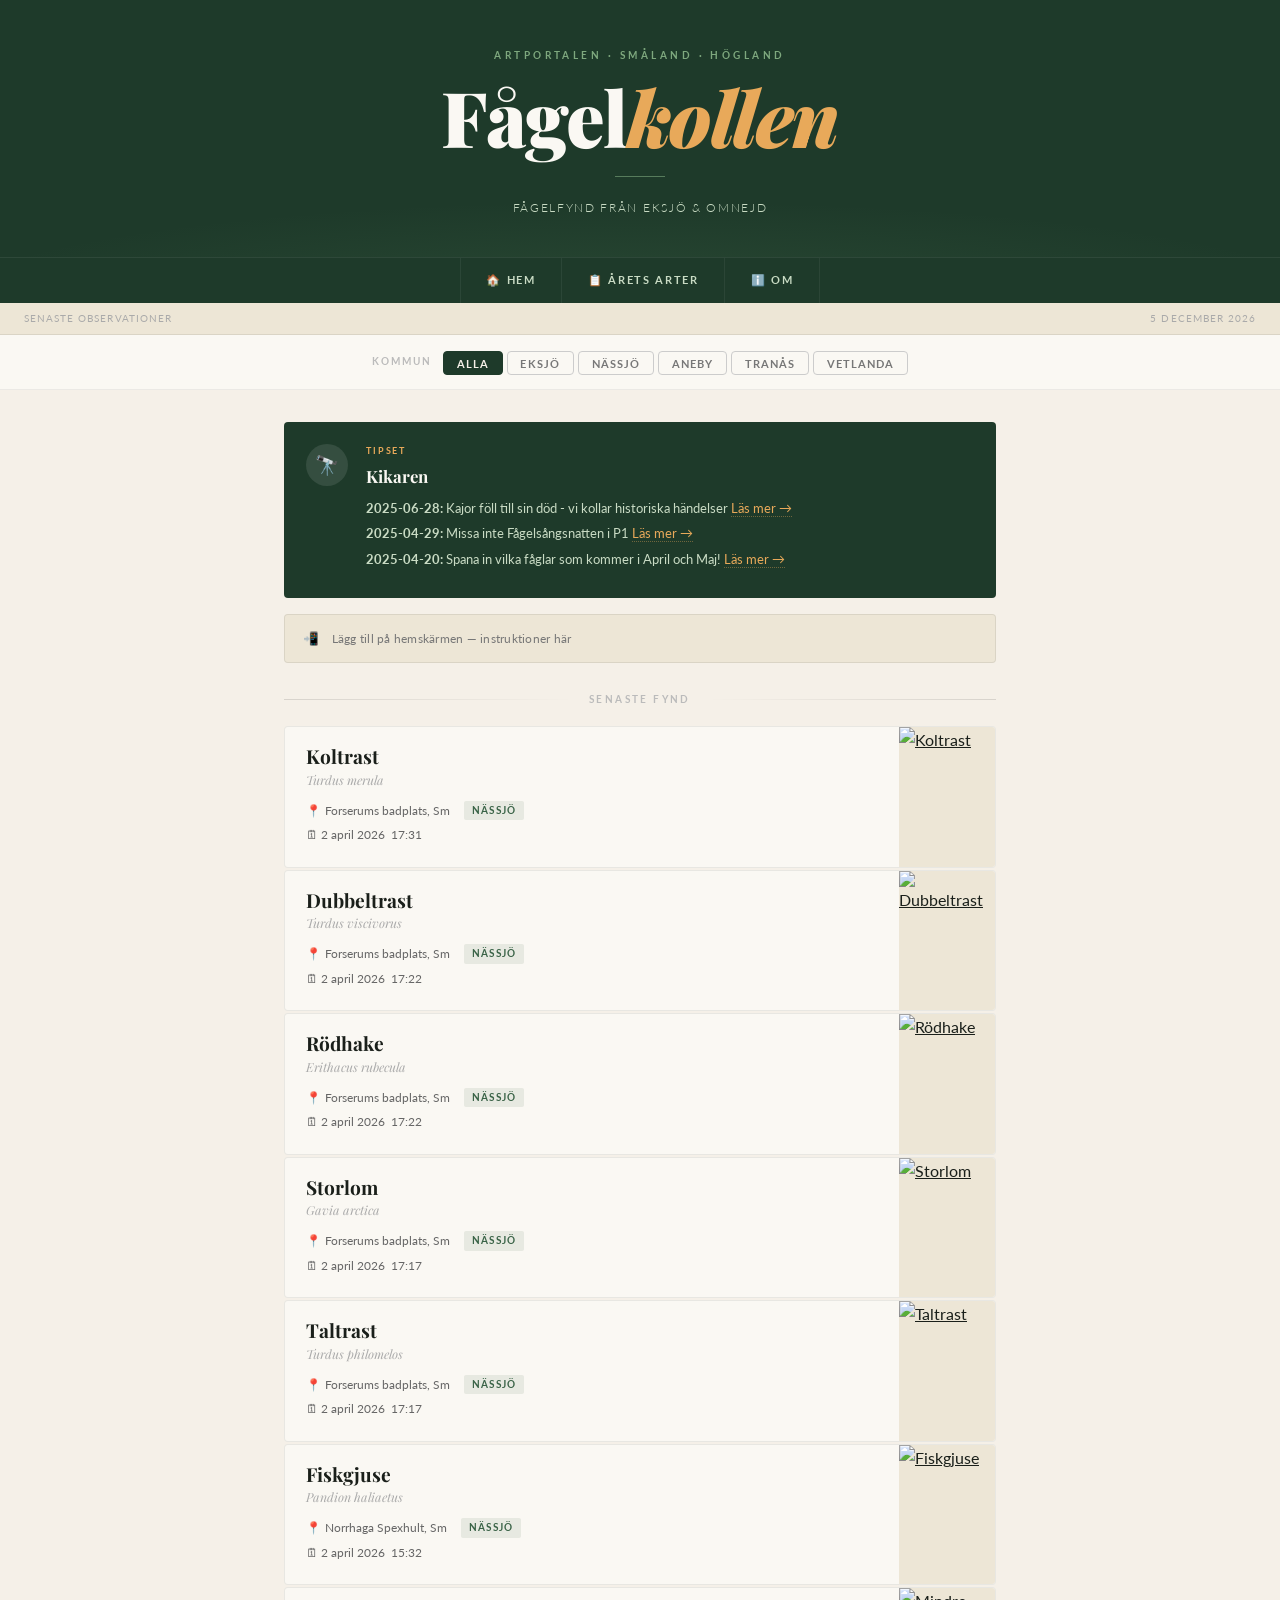
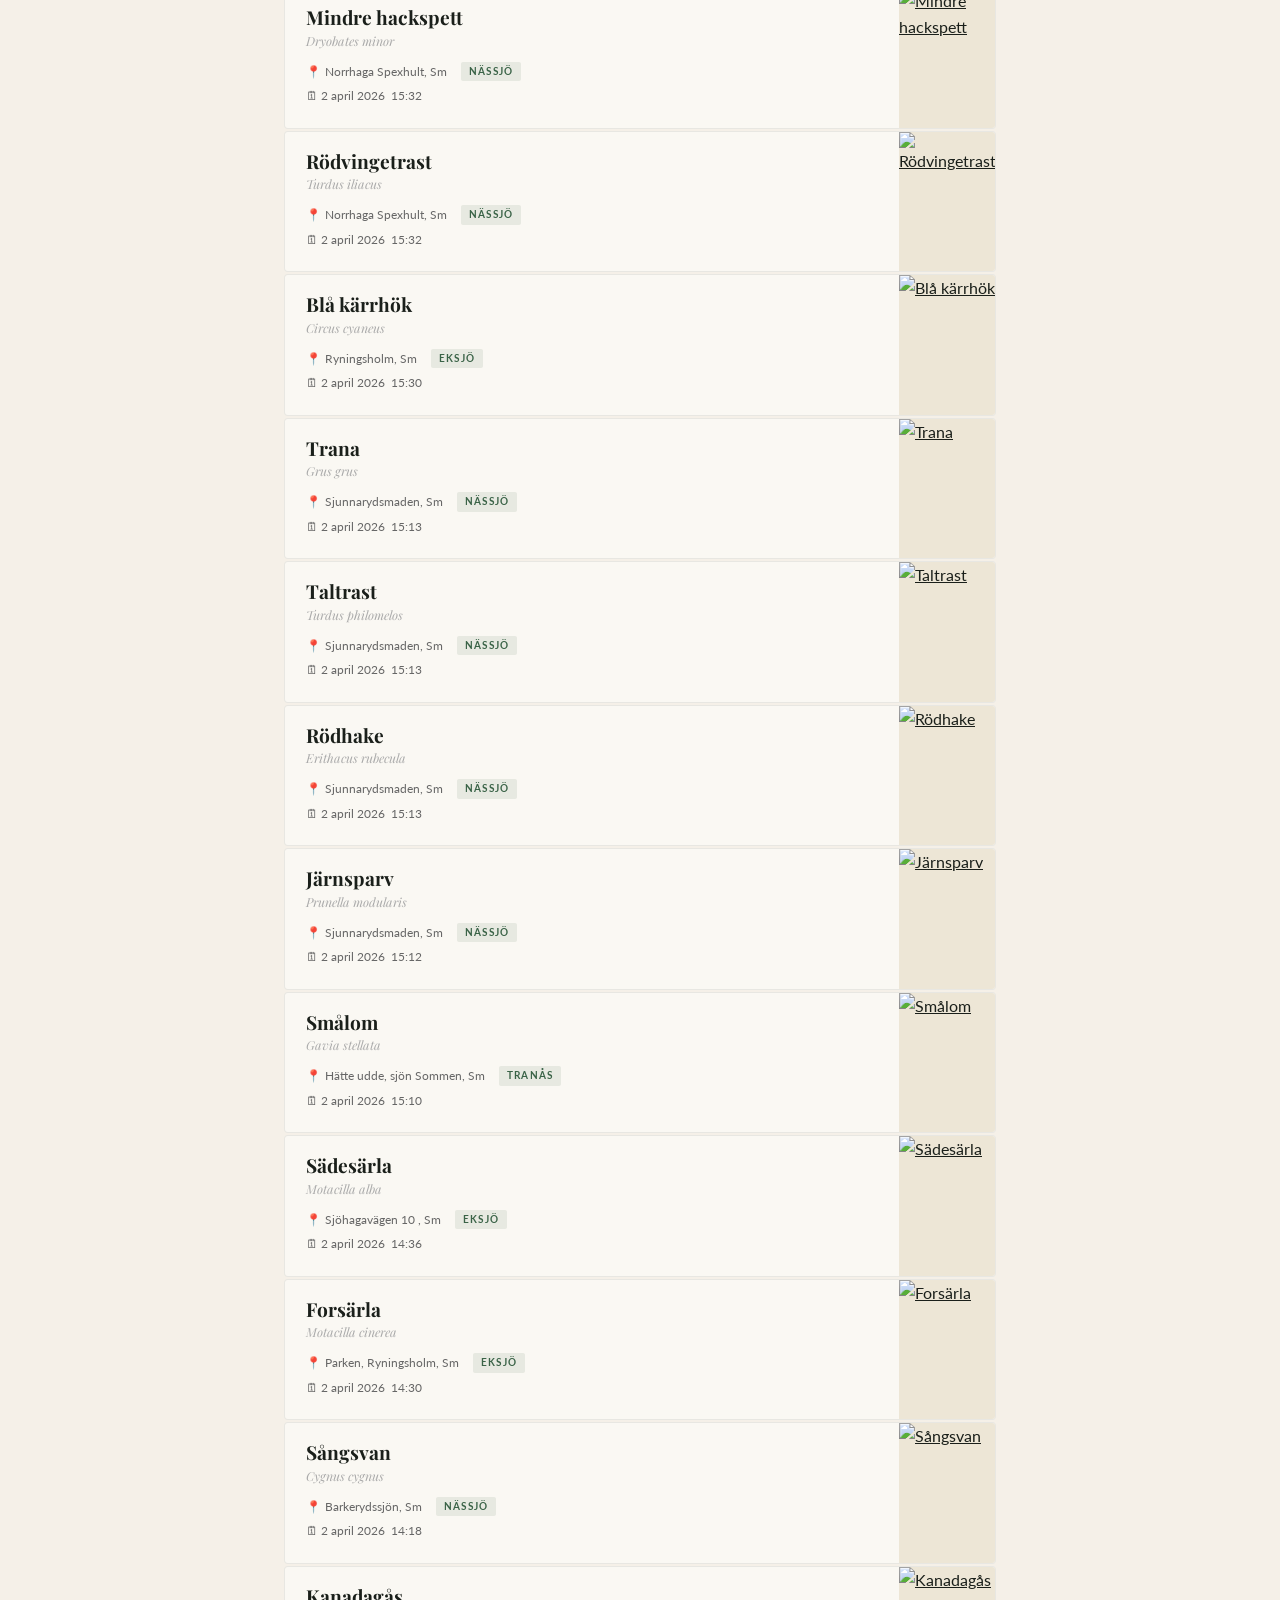
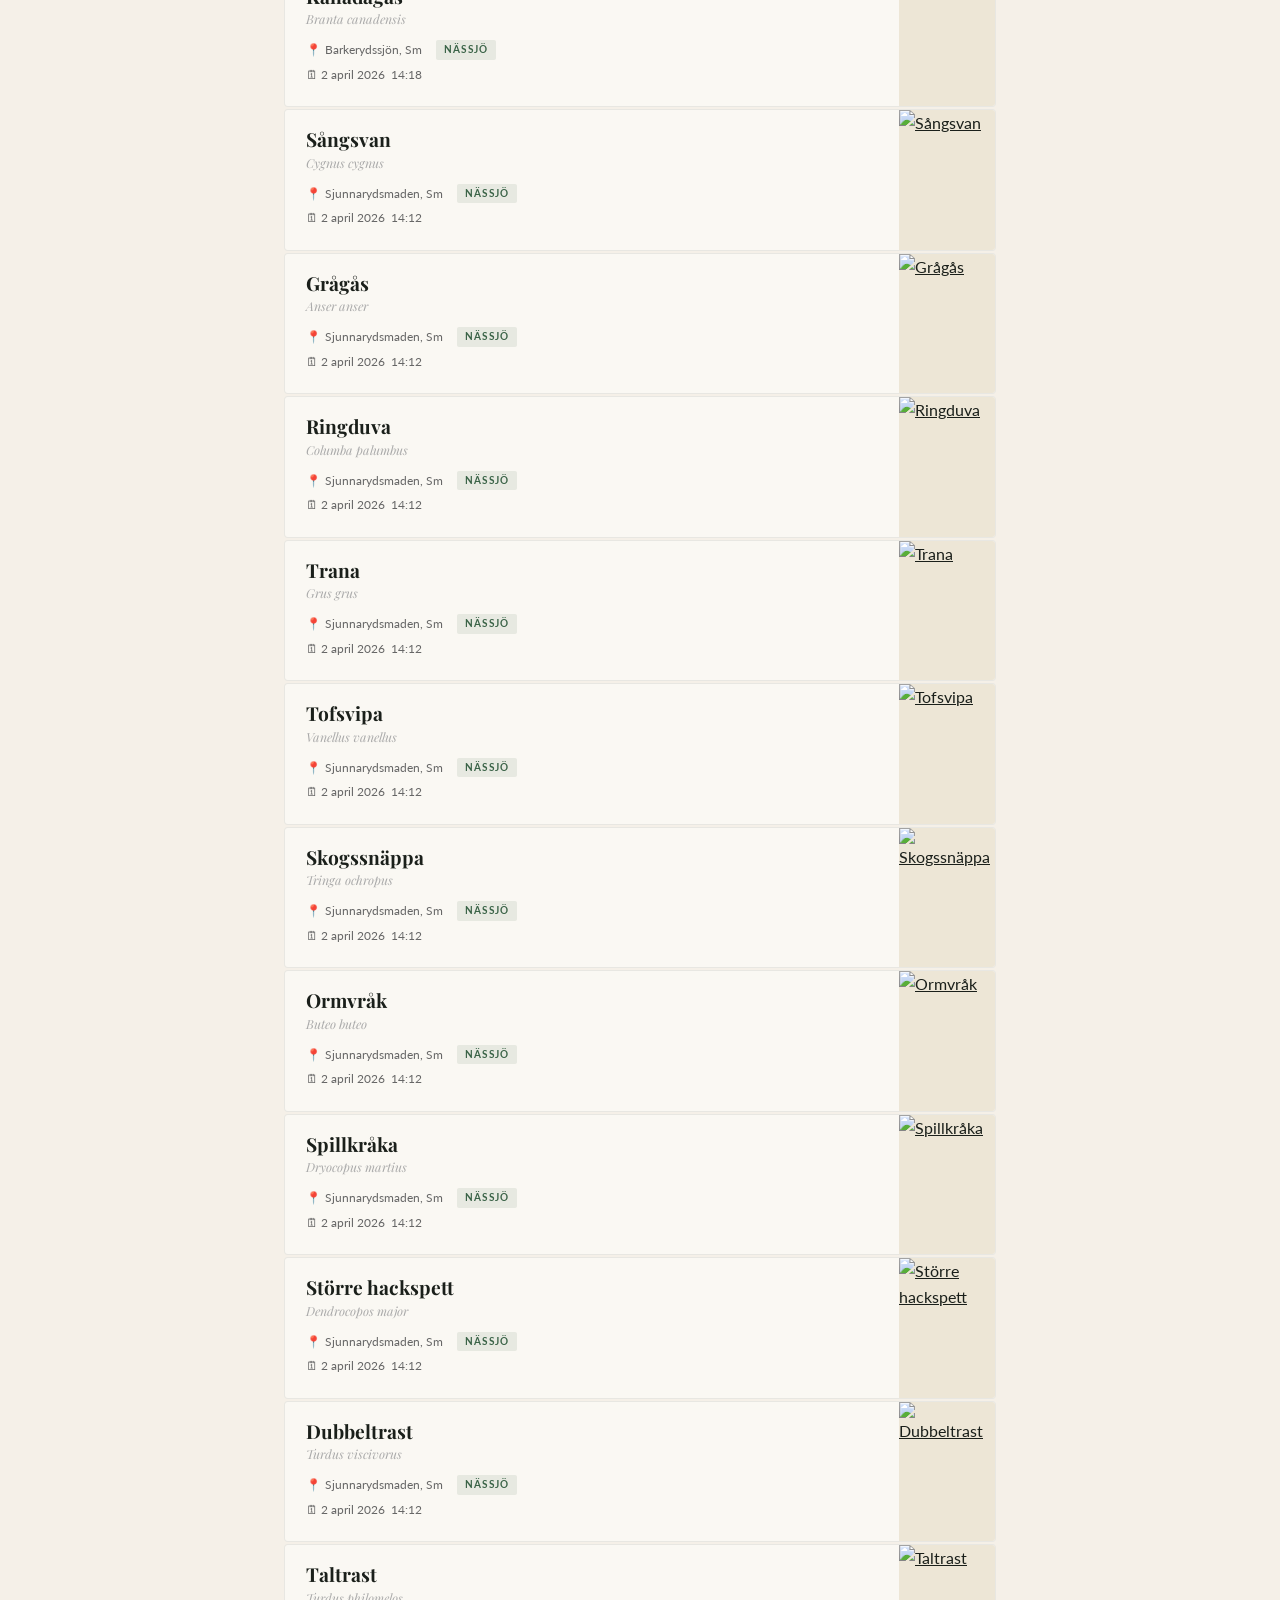
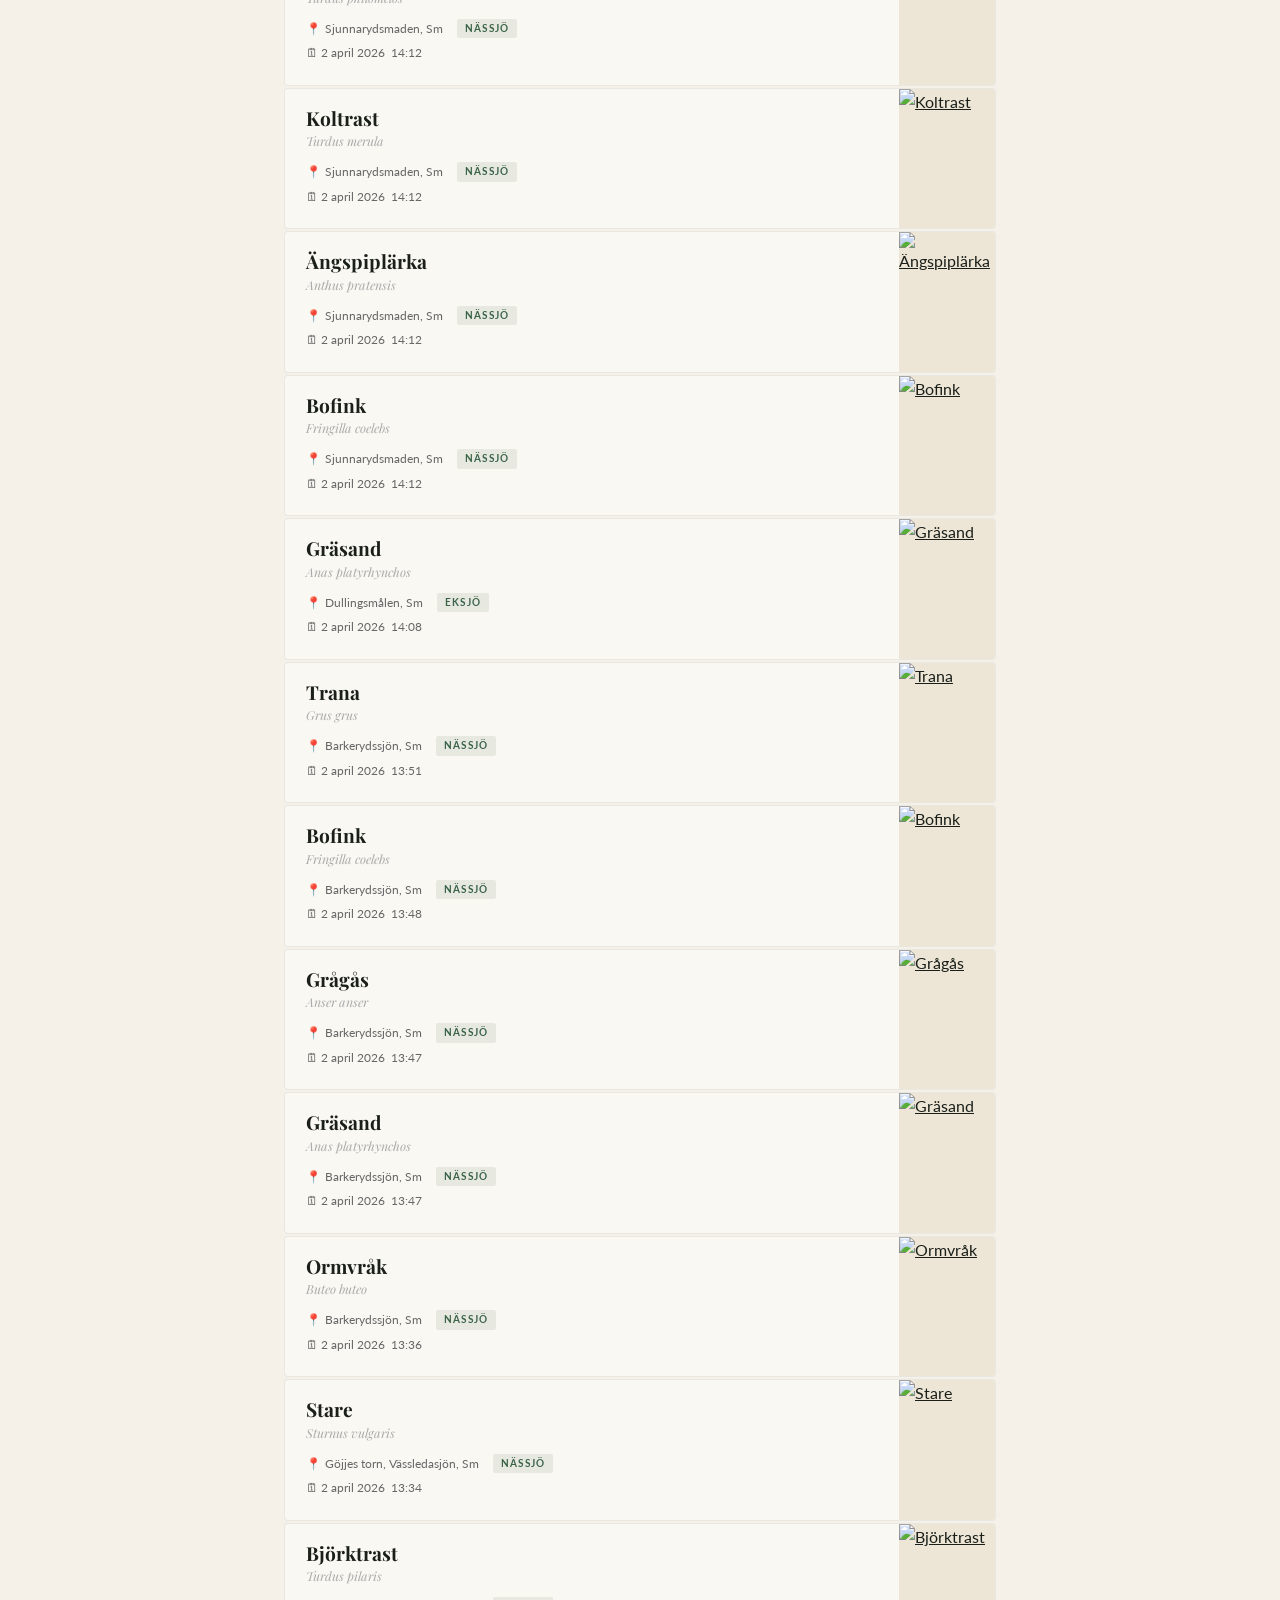
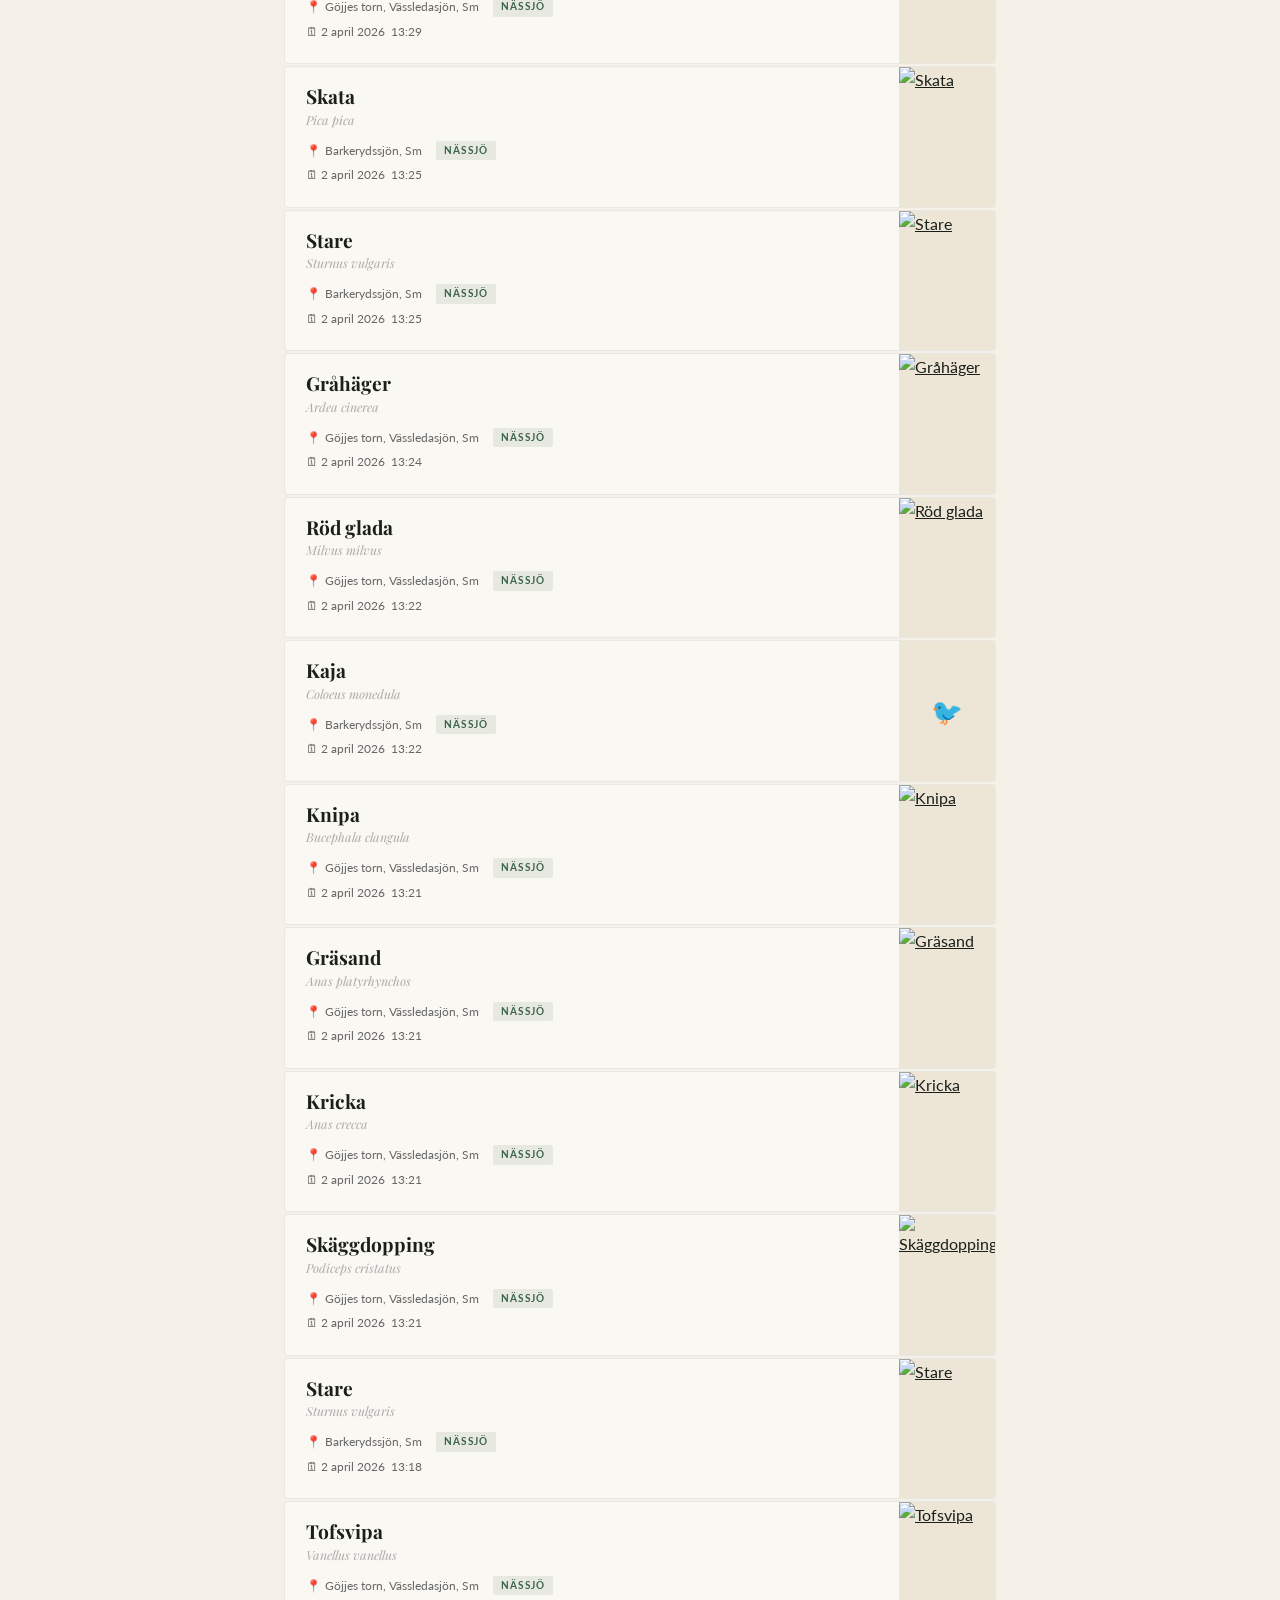
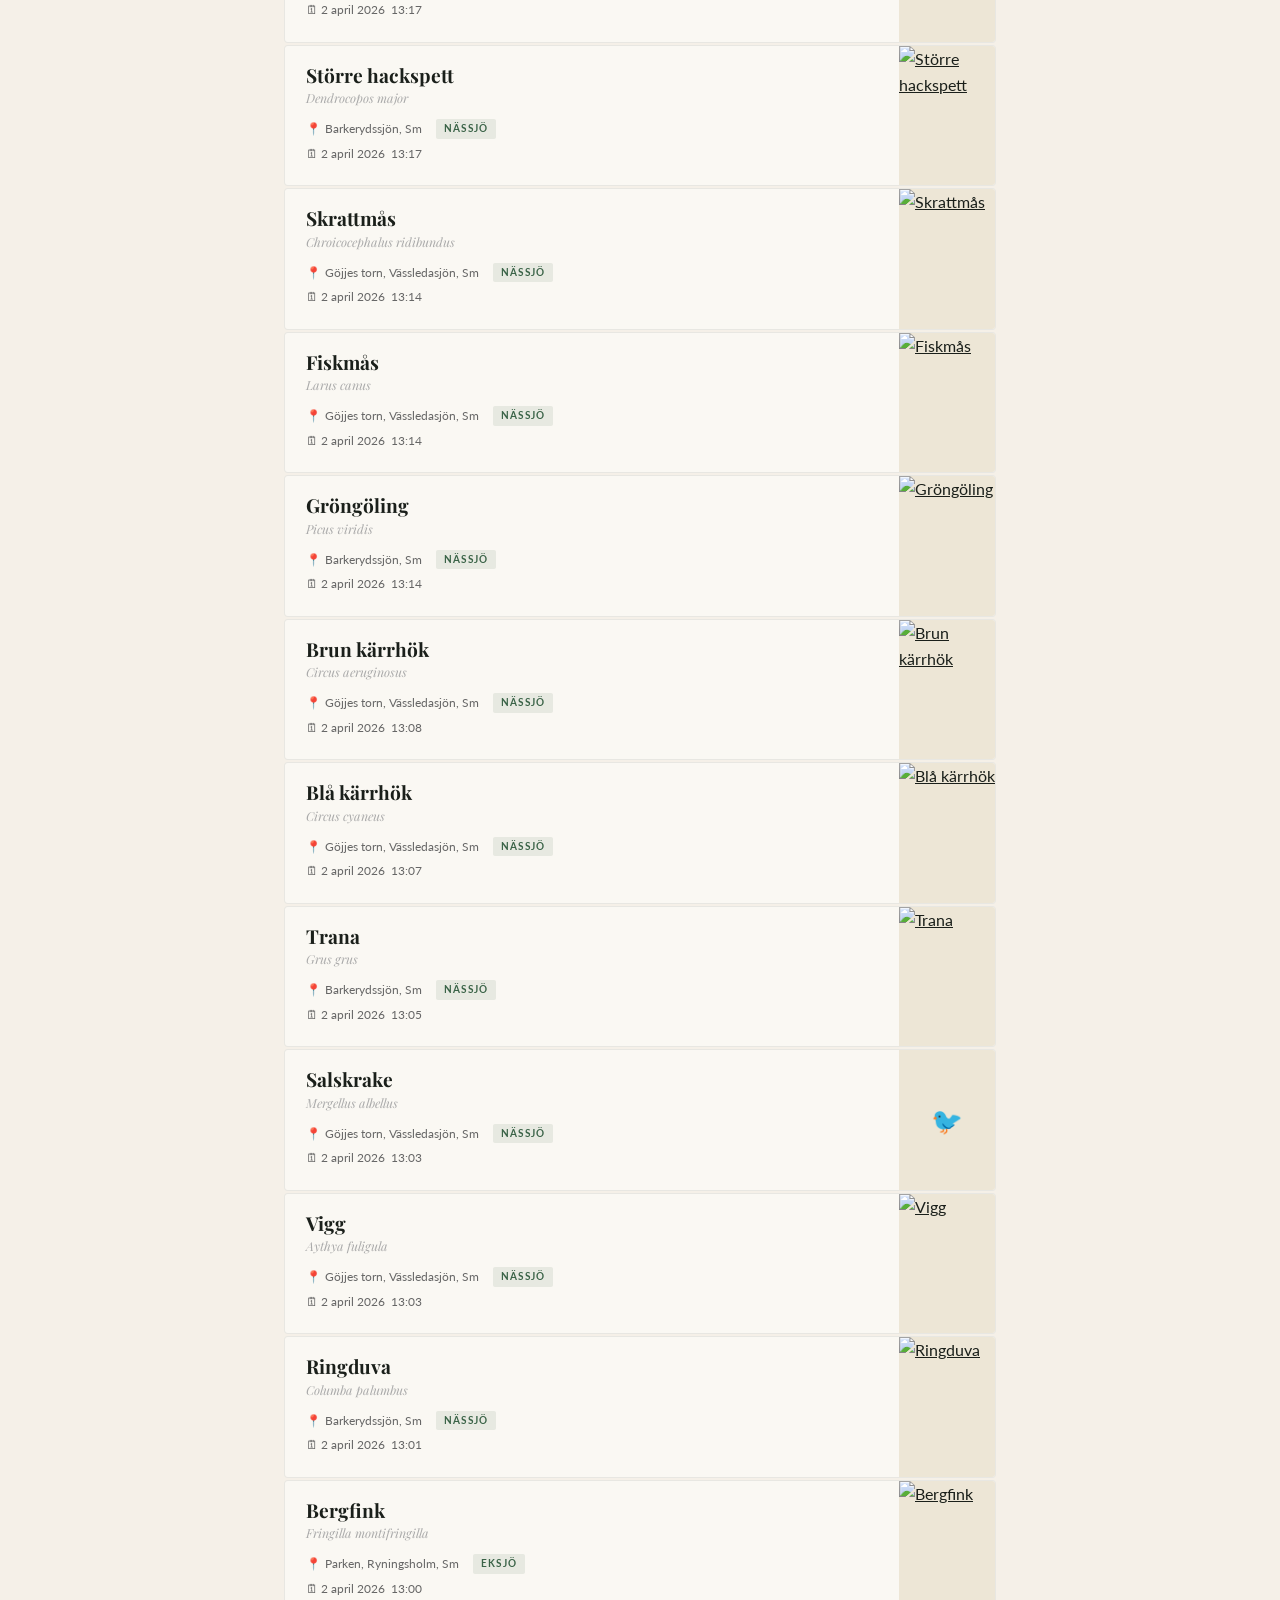
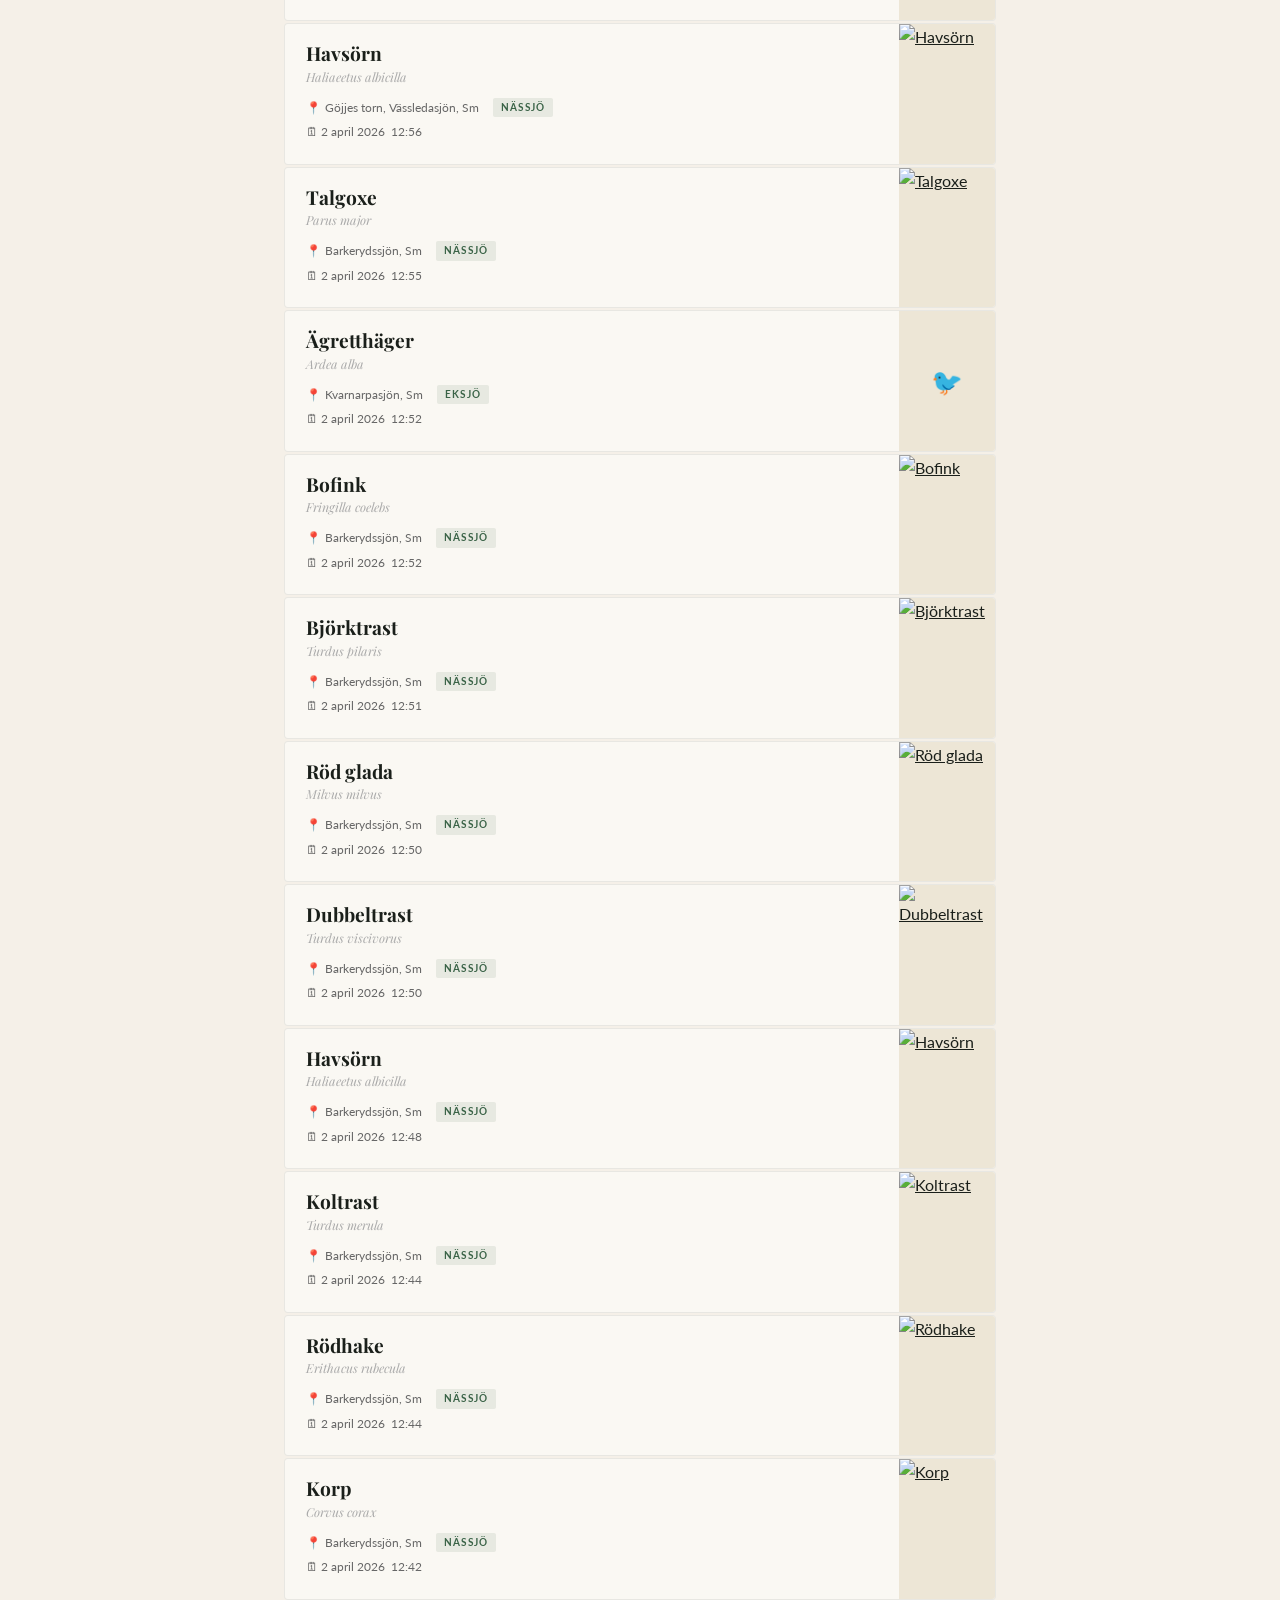
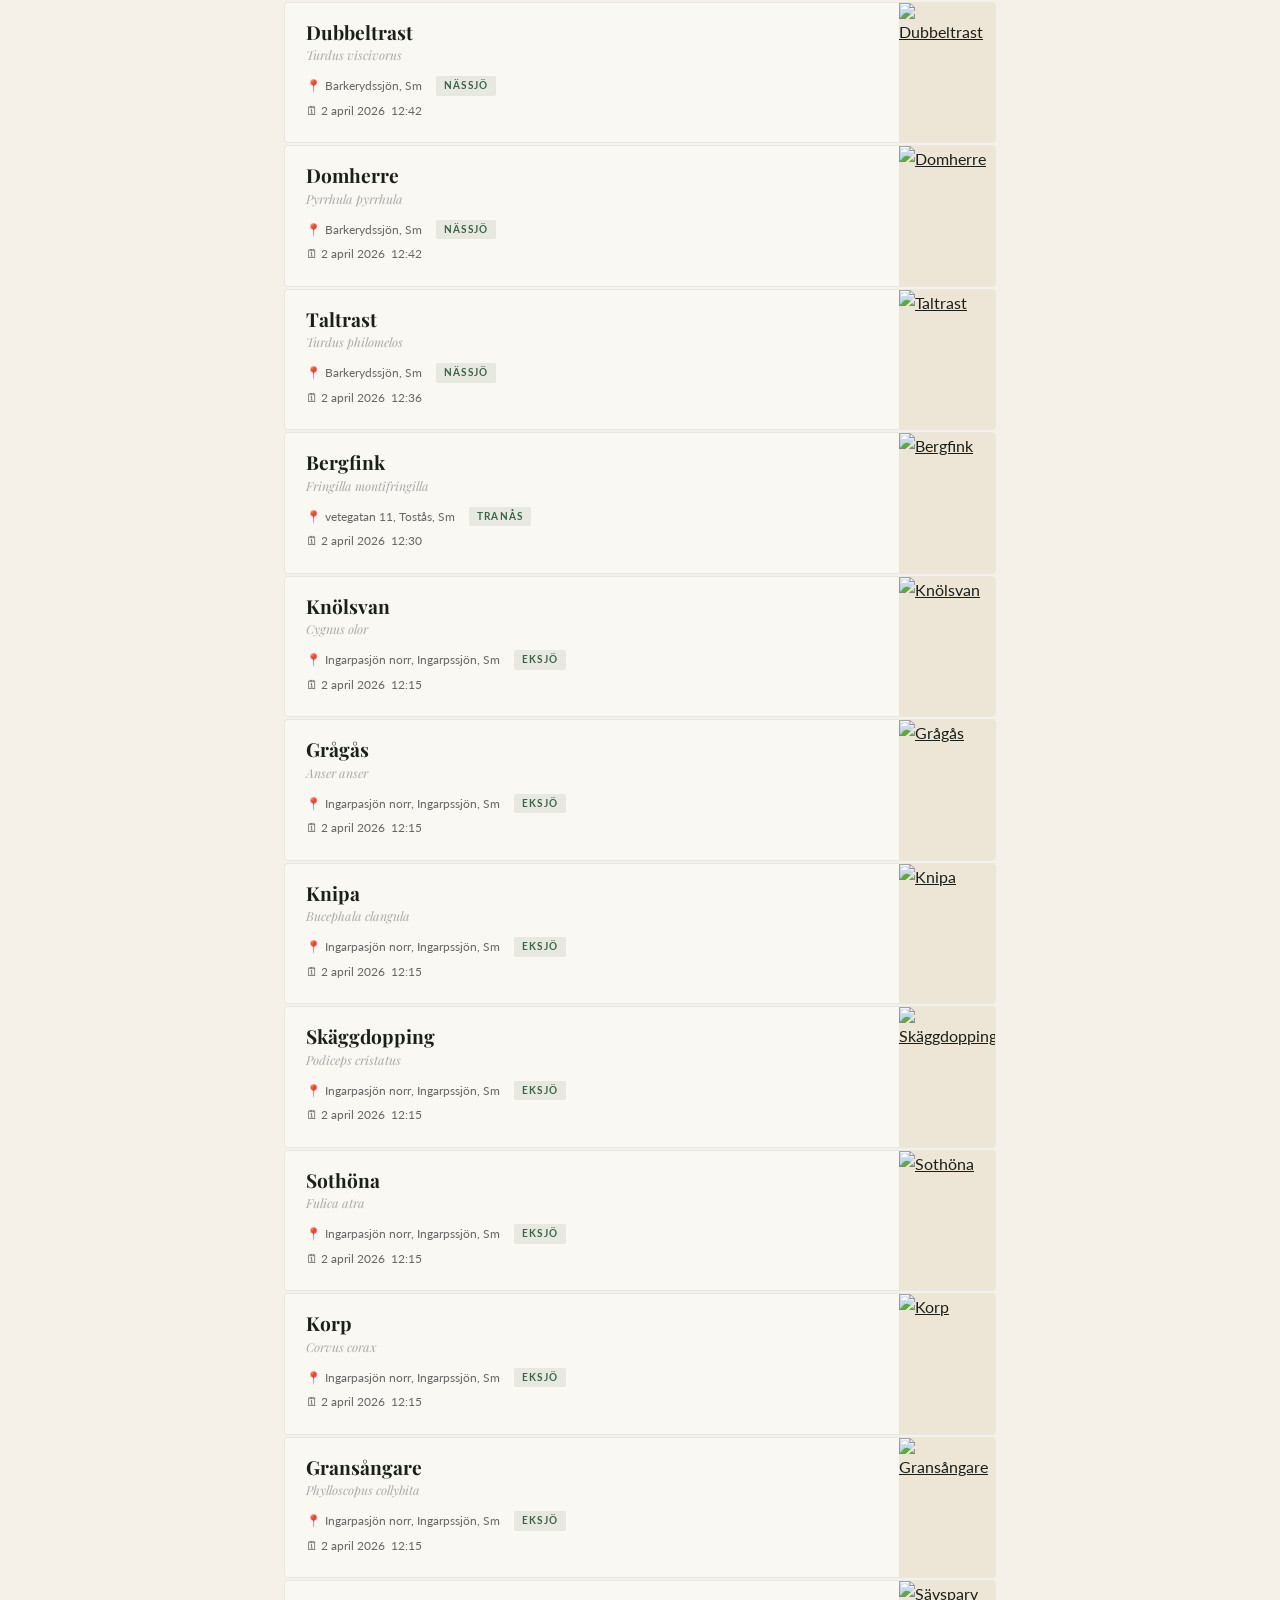
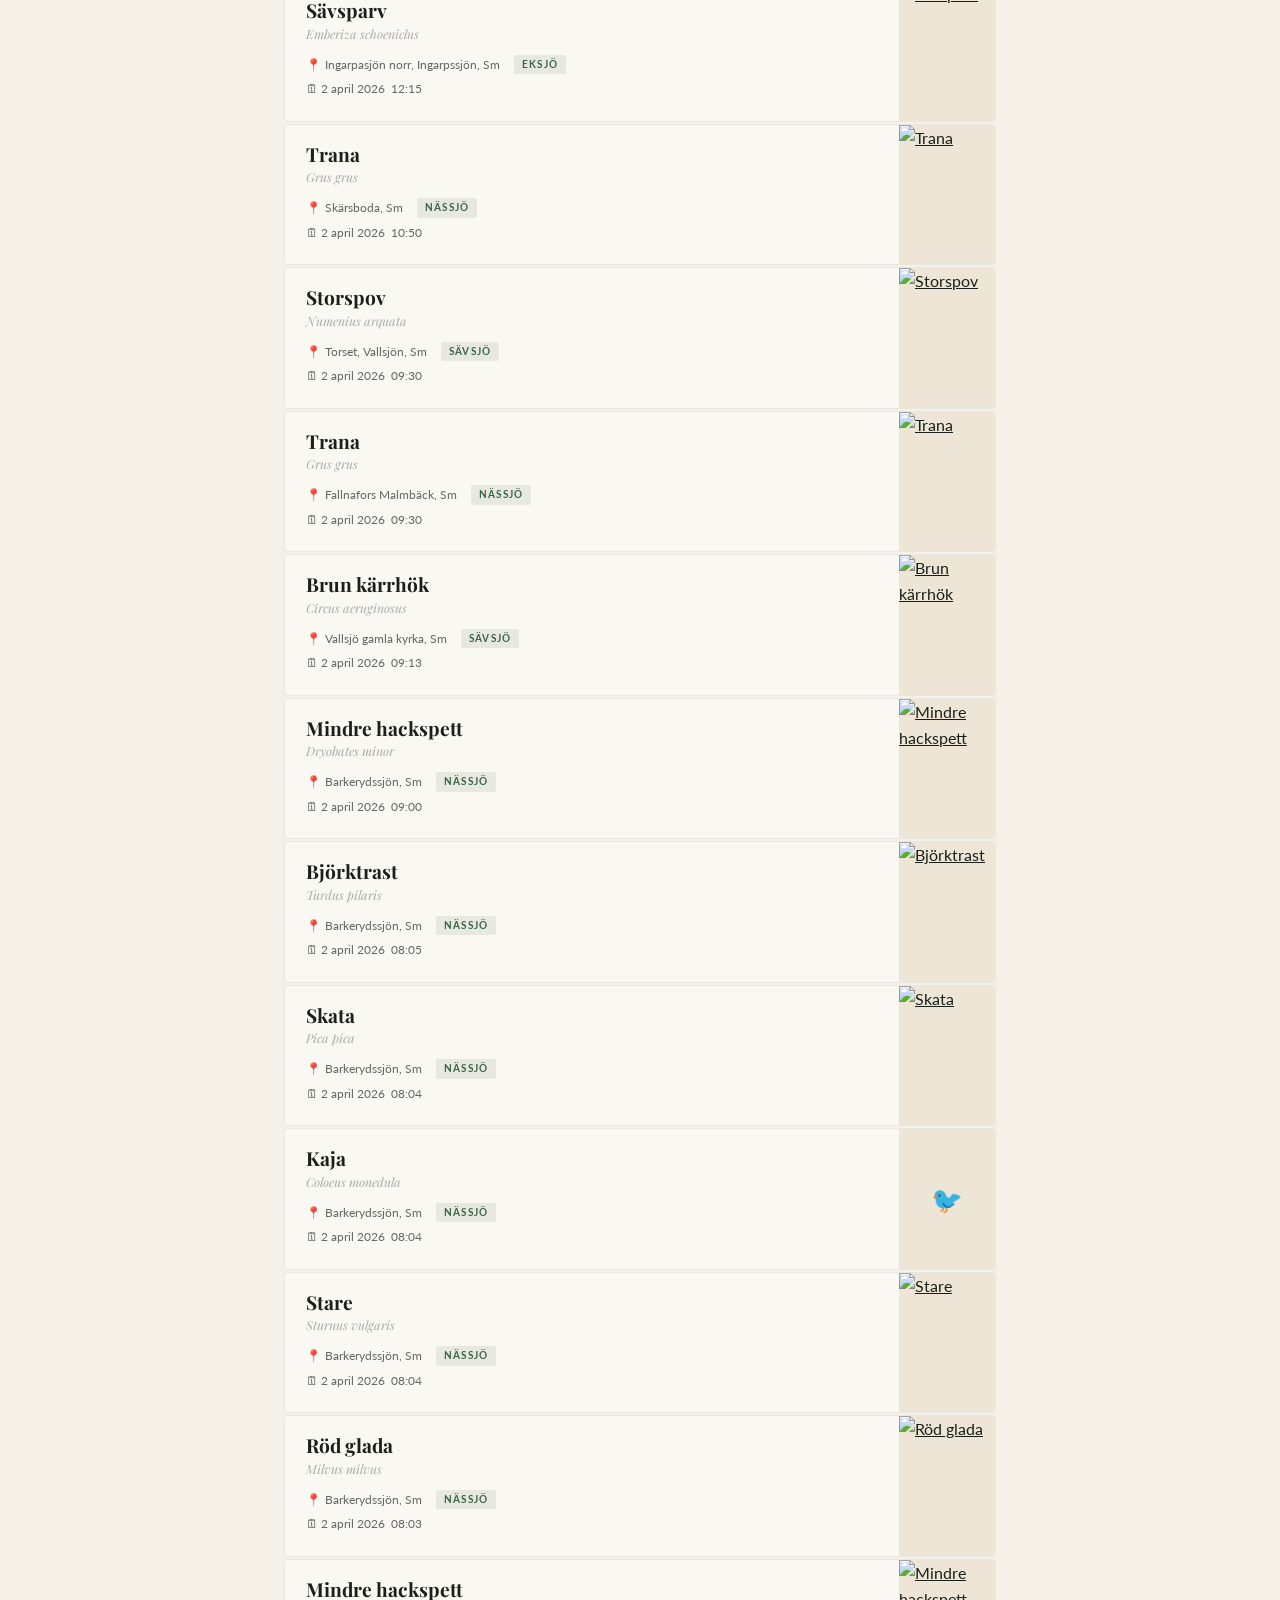
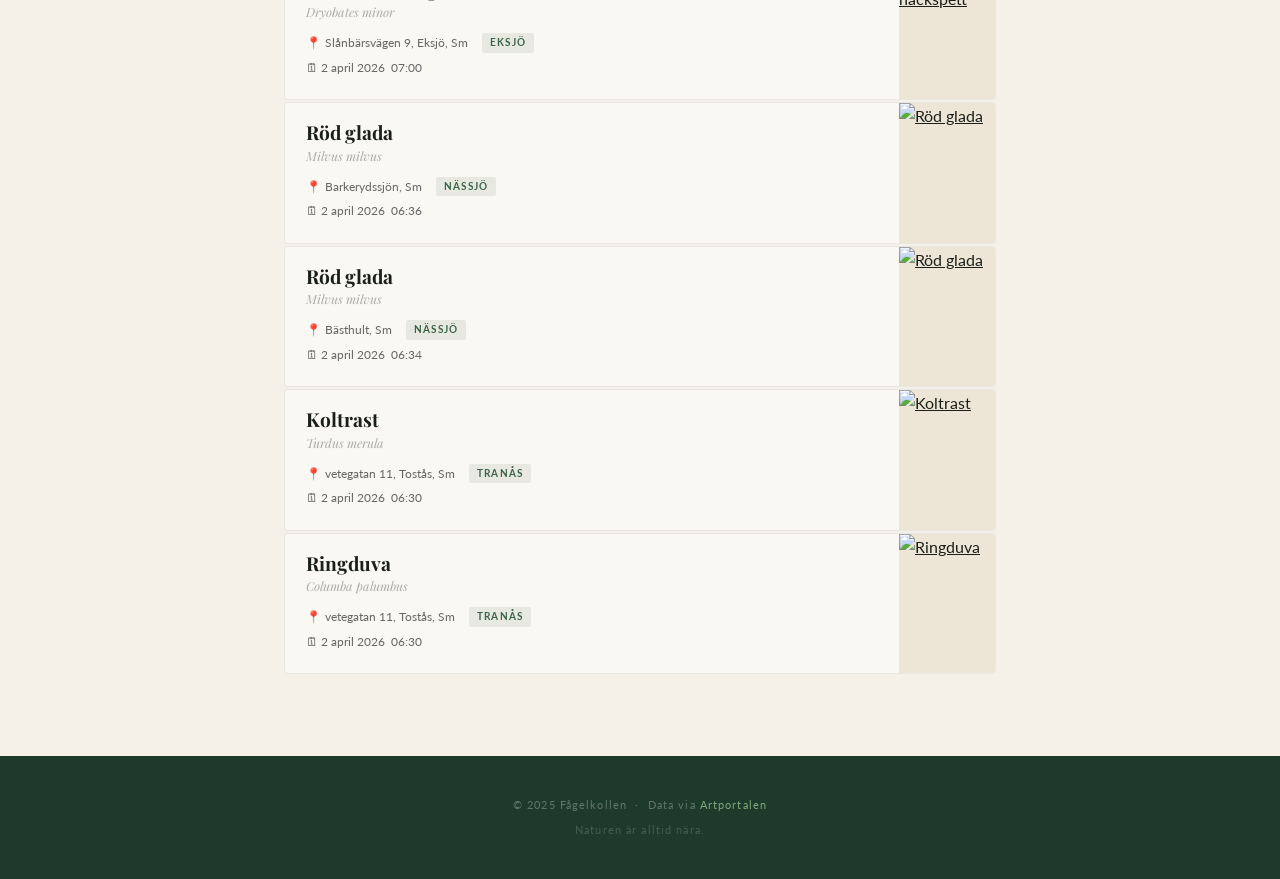
==== commit 676e0dcb: "design" ====
--- a/index.html
+++ b/index.html
@@ -19,7 +19,7 @@
 
   <nav>
     <a href="#">🏠 Hem</a>
-    <a href="checklistan.html">✅ Checklista</a>
+    <a href="aretslista.html">📋 Årets arter</a>
     <a href="info.html">ℹ️ Om</a>
   </nav>
 
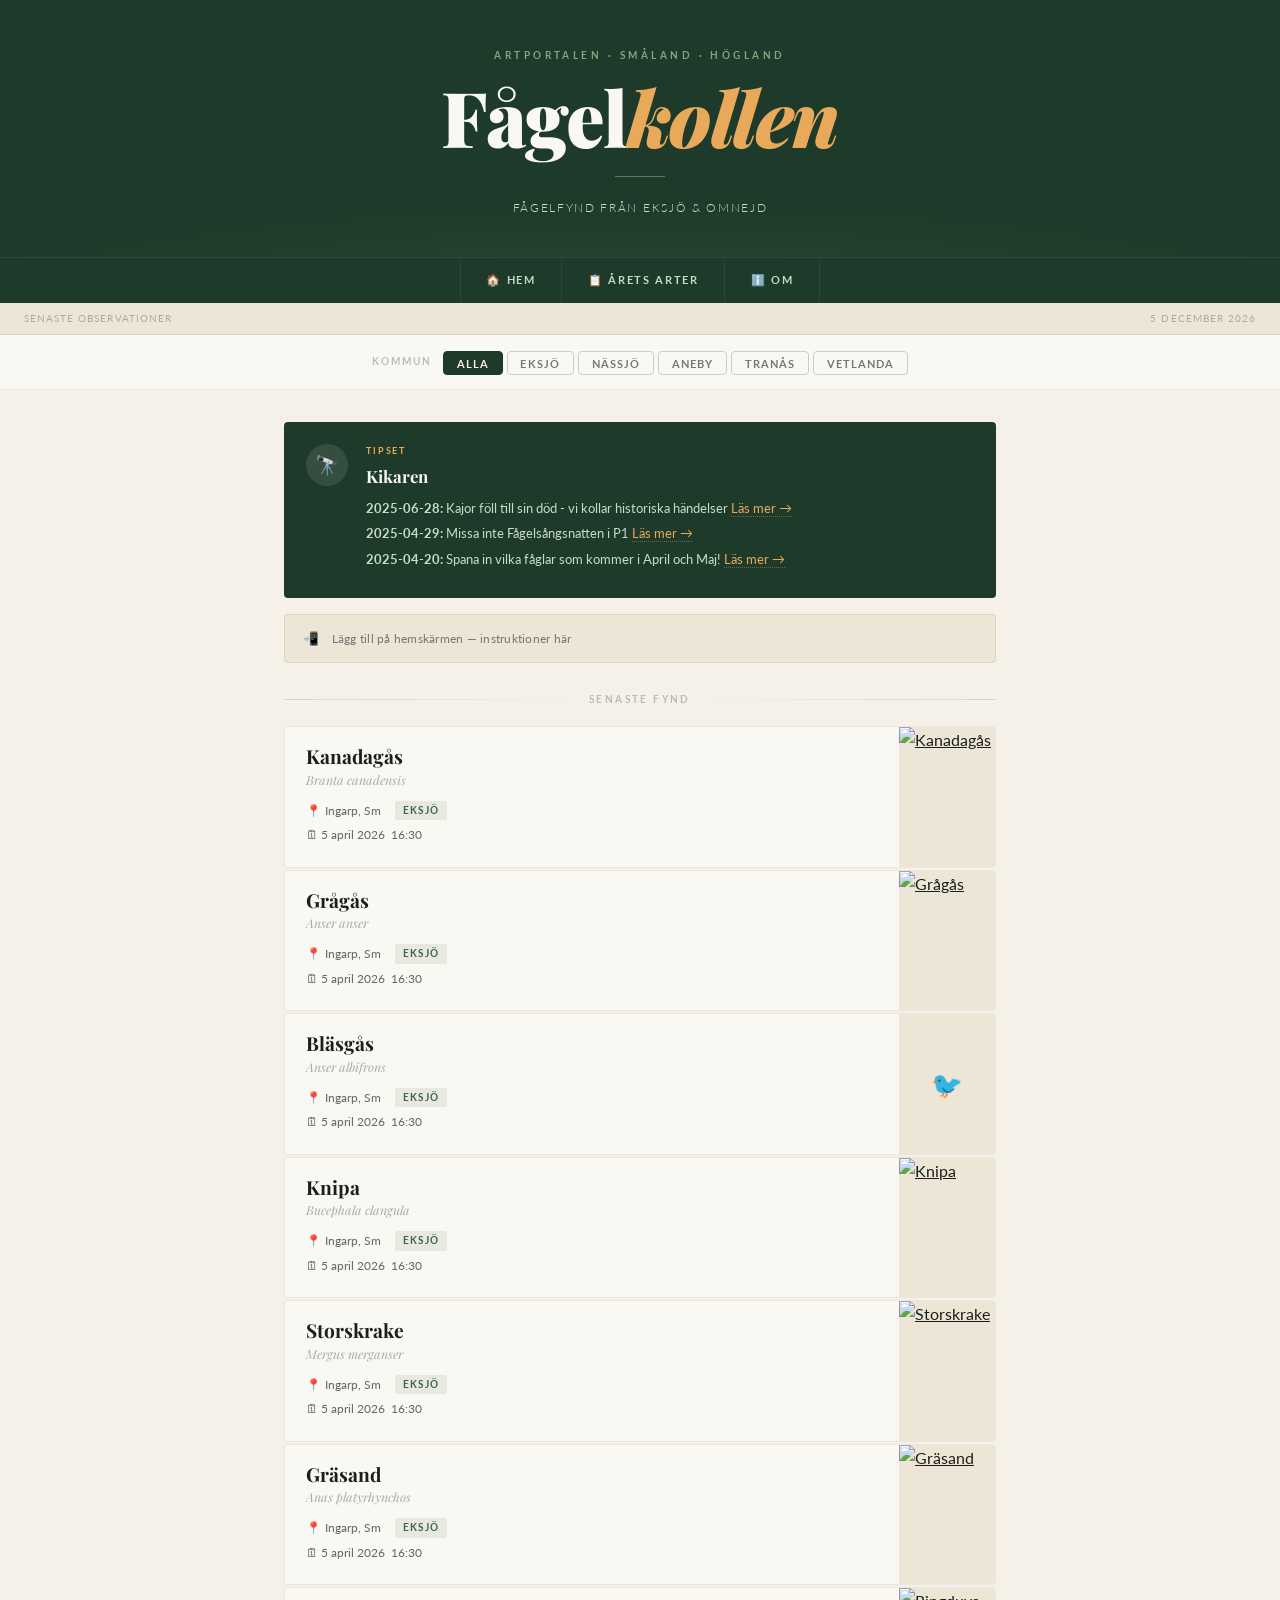
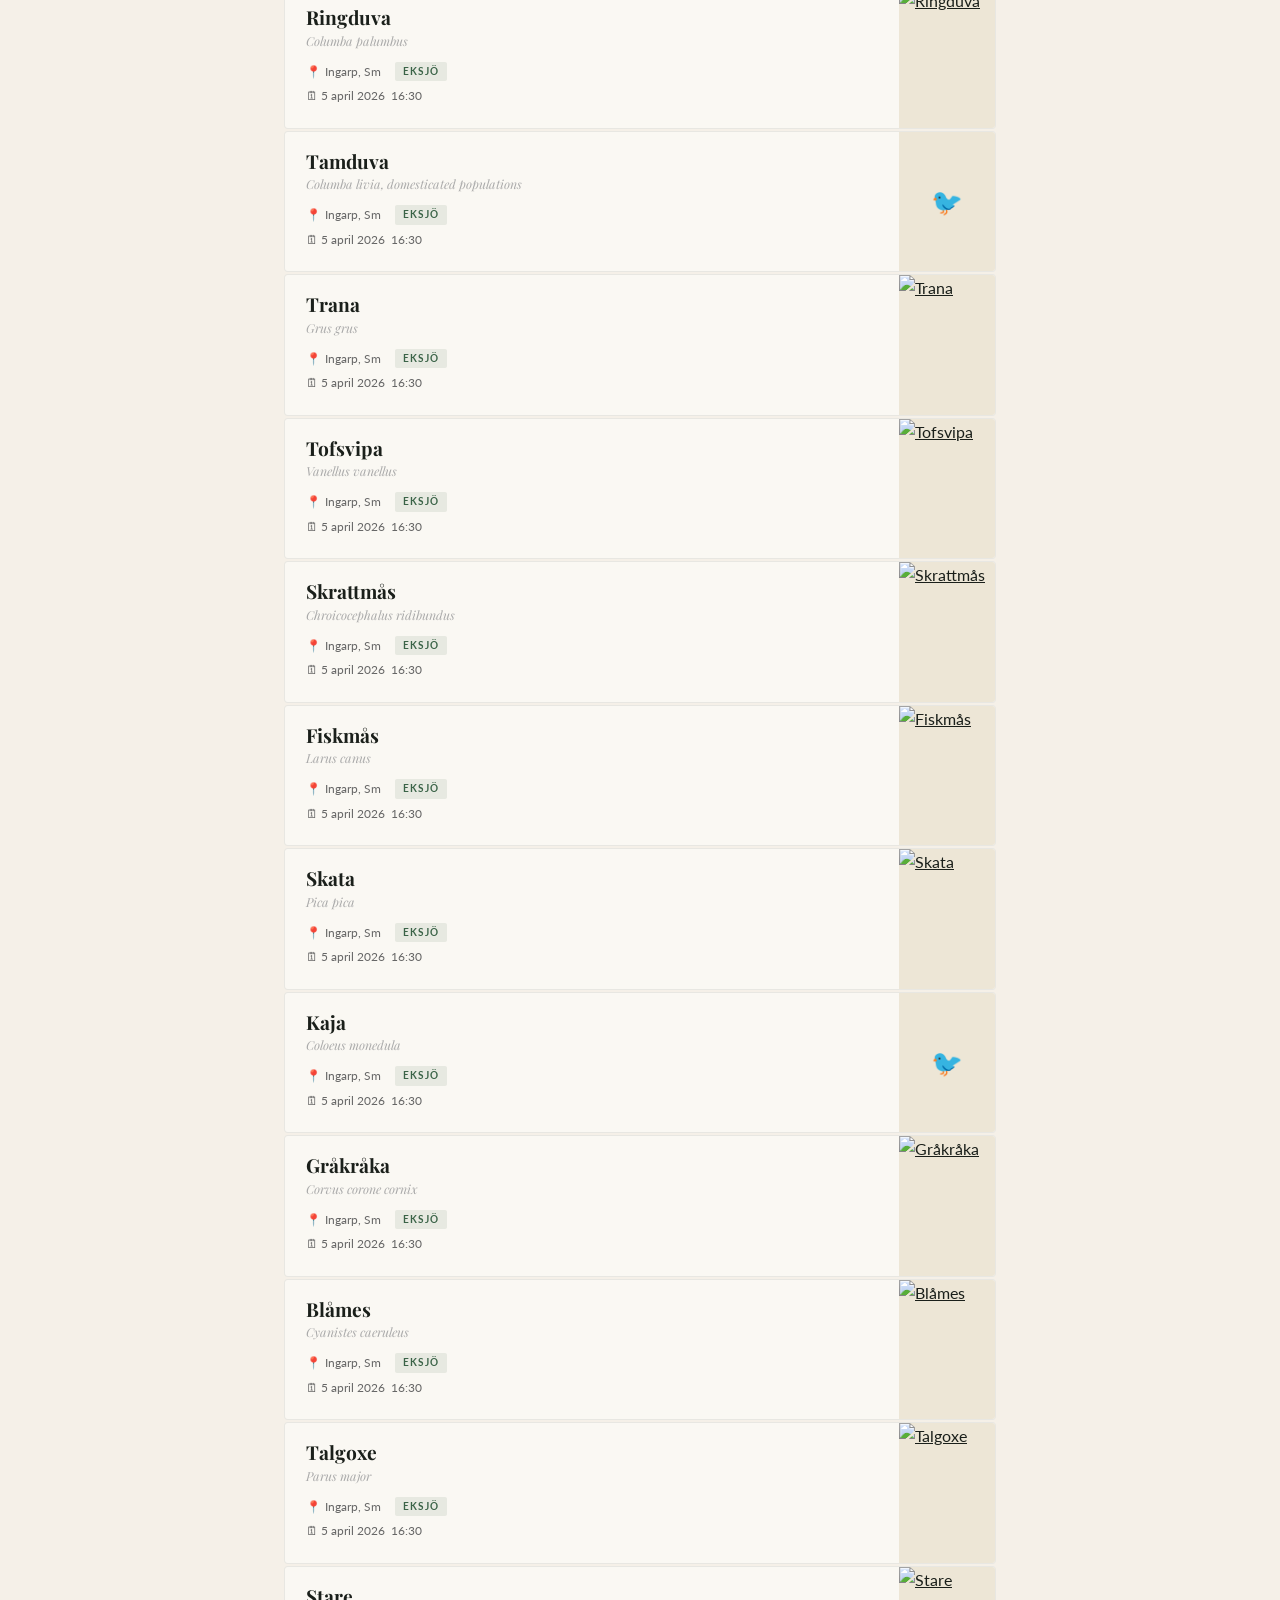
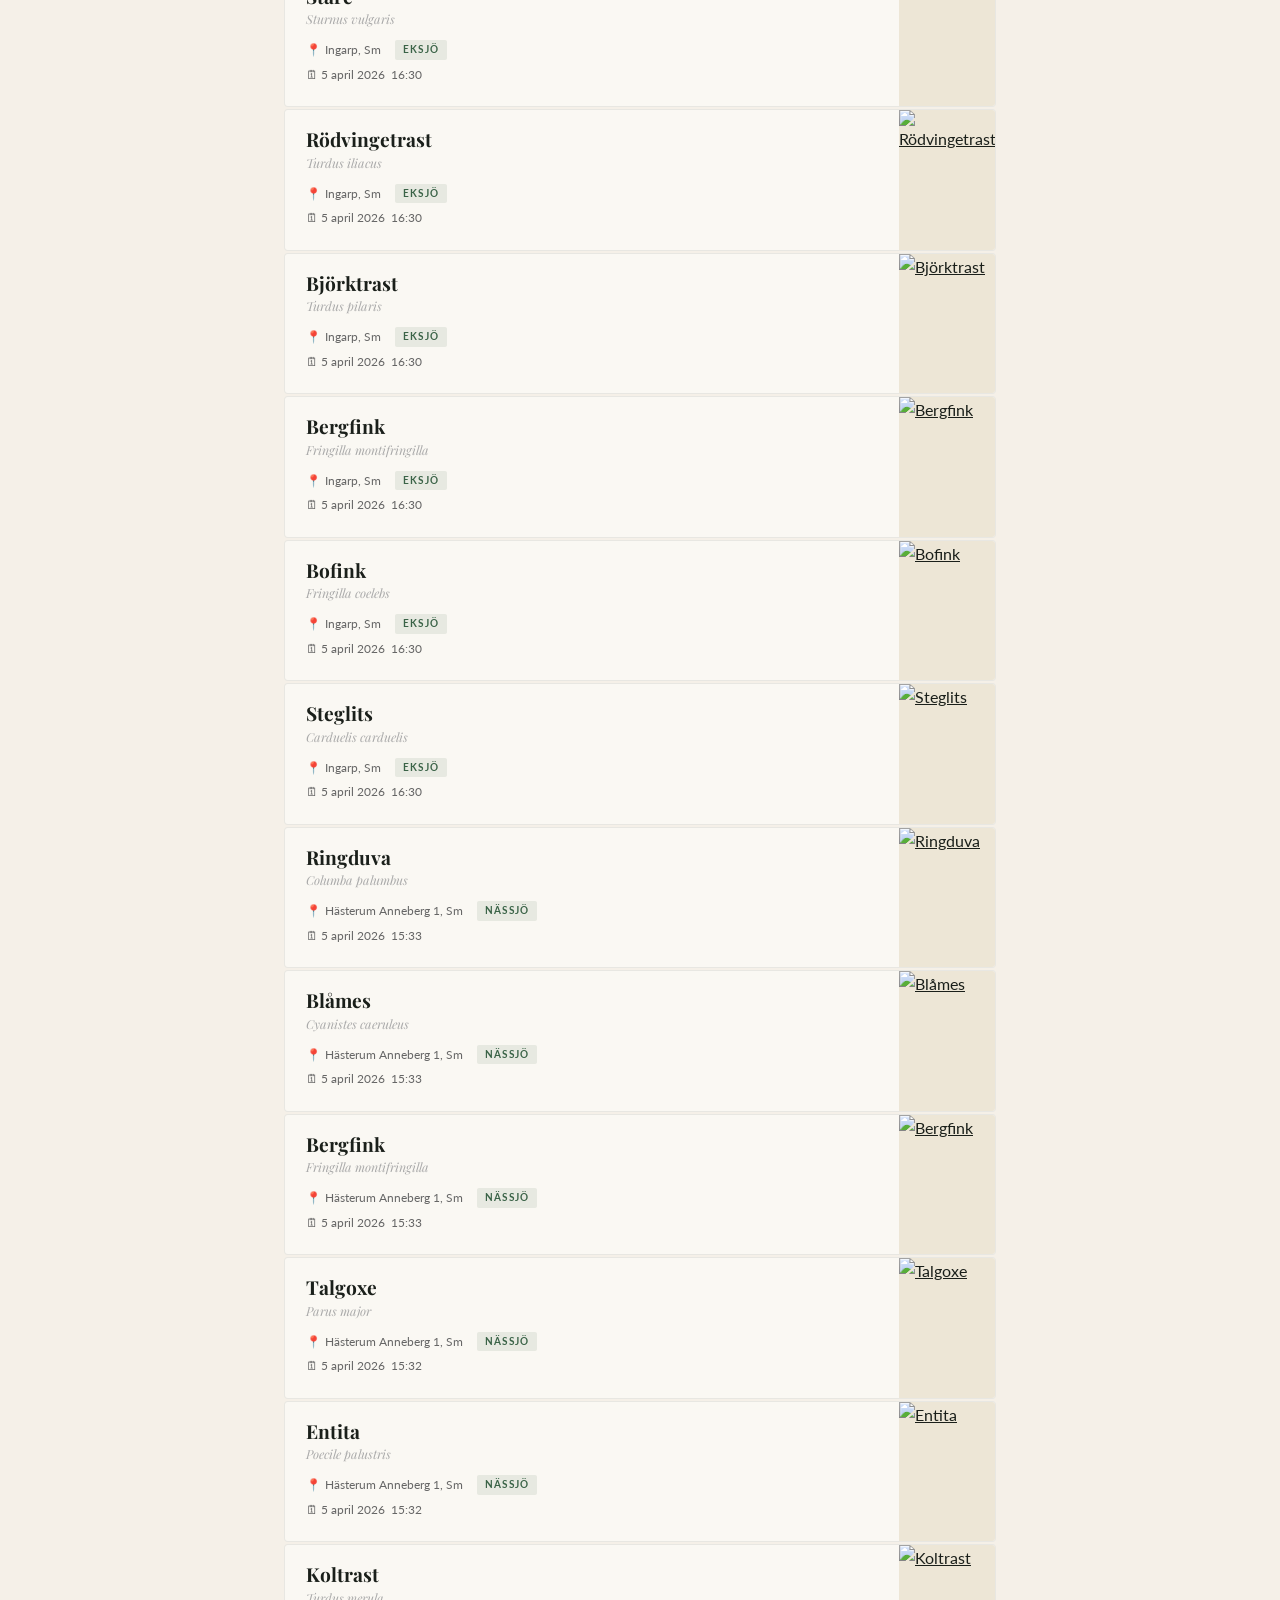
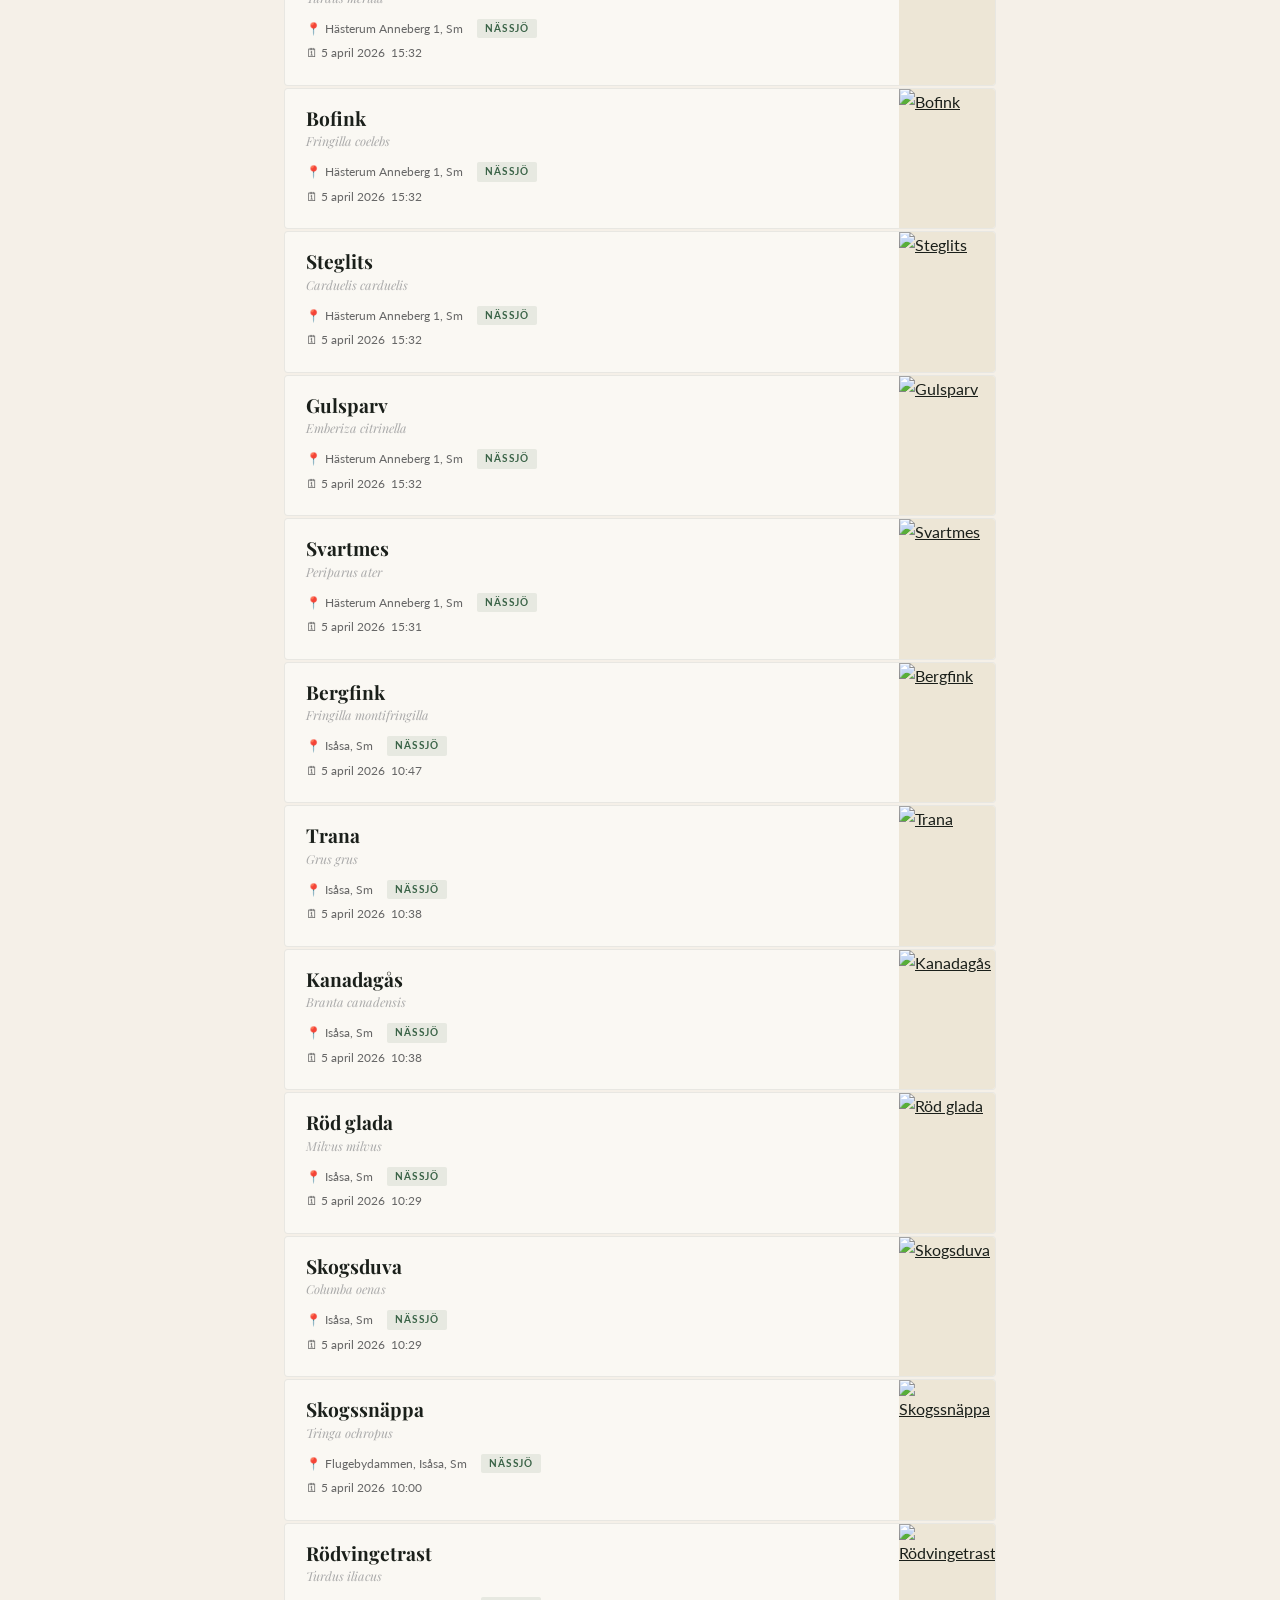
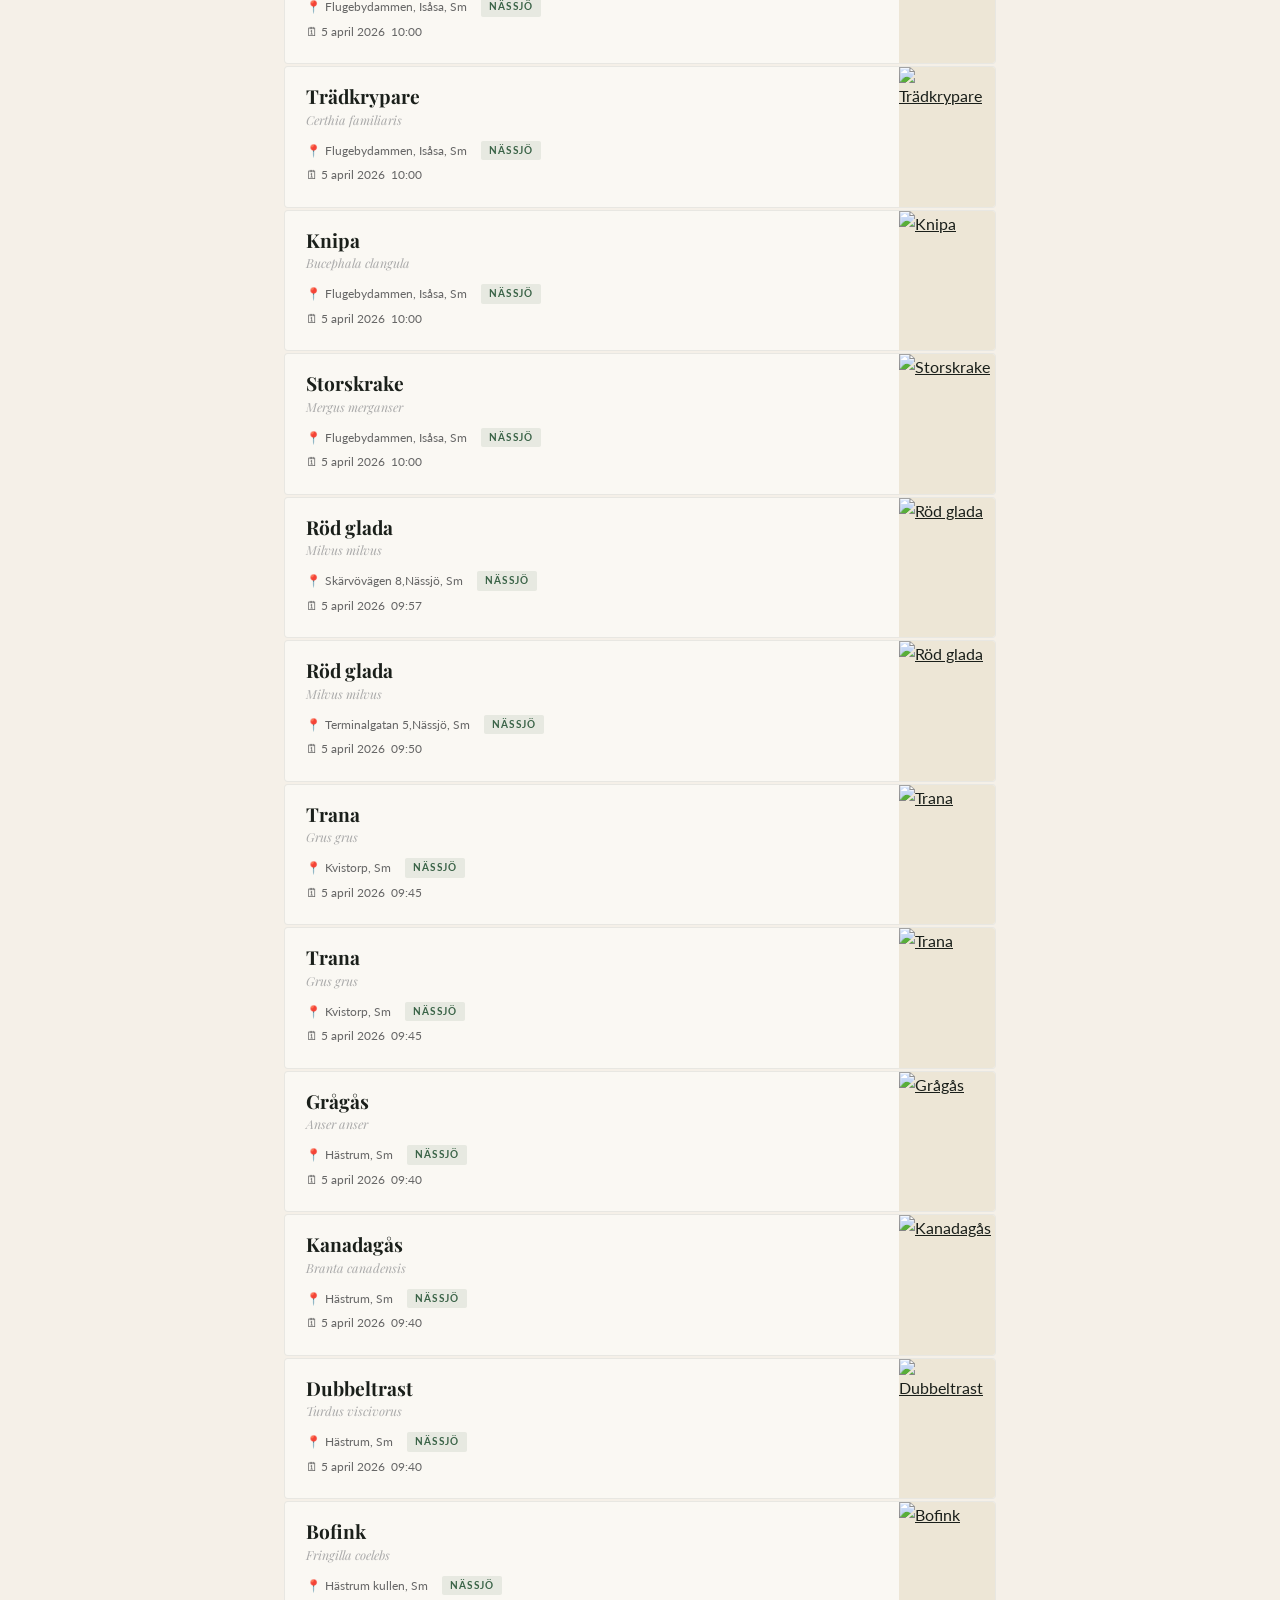
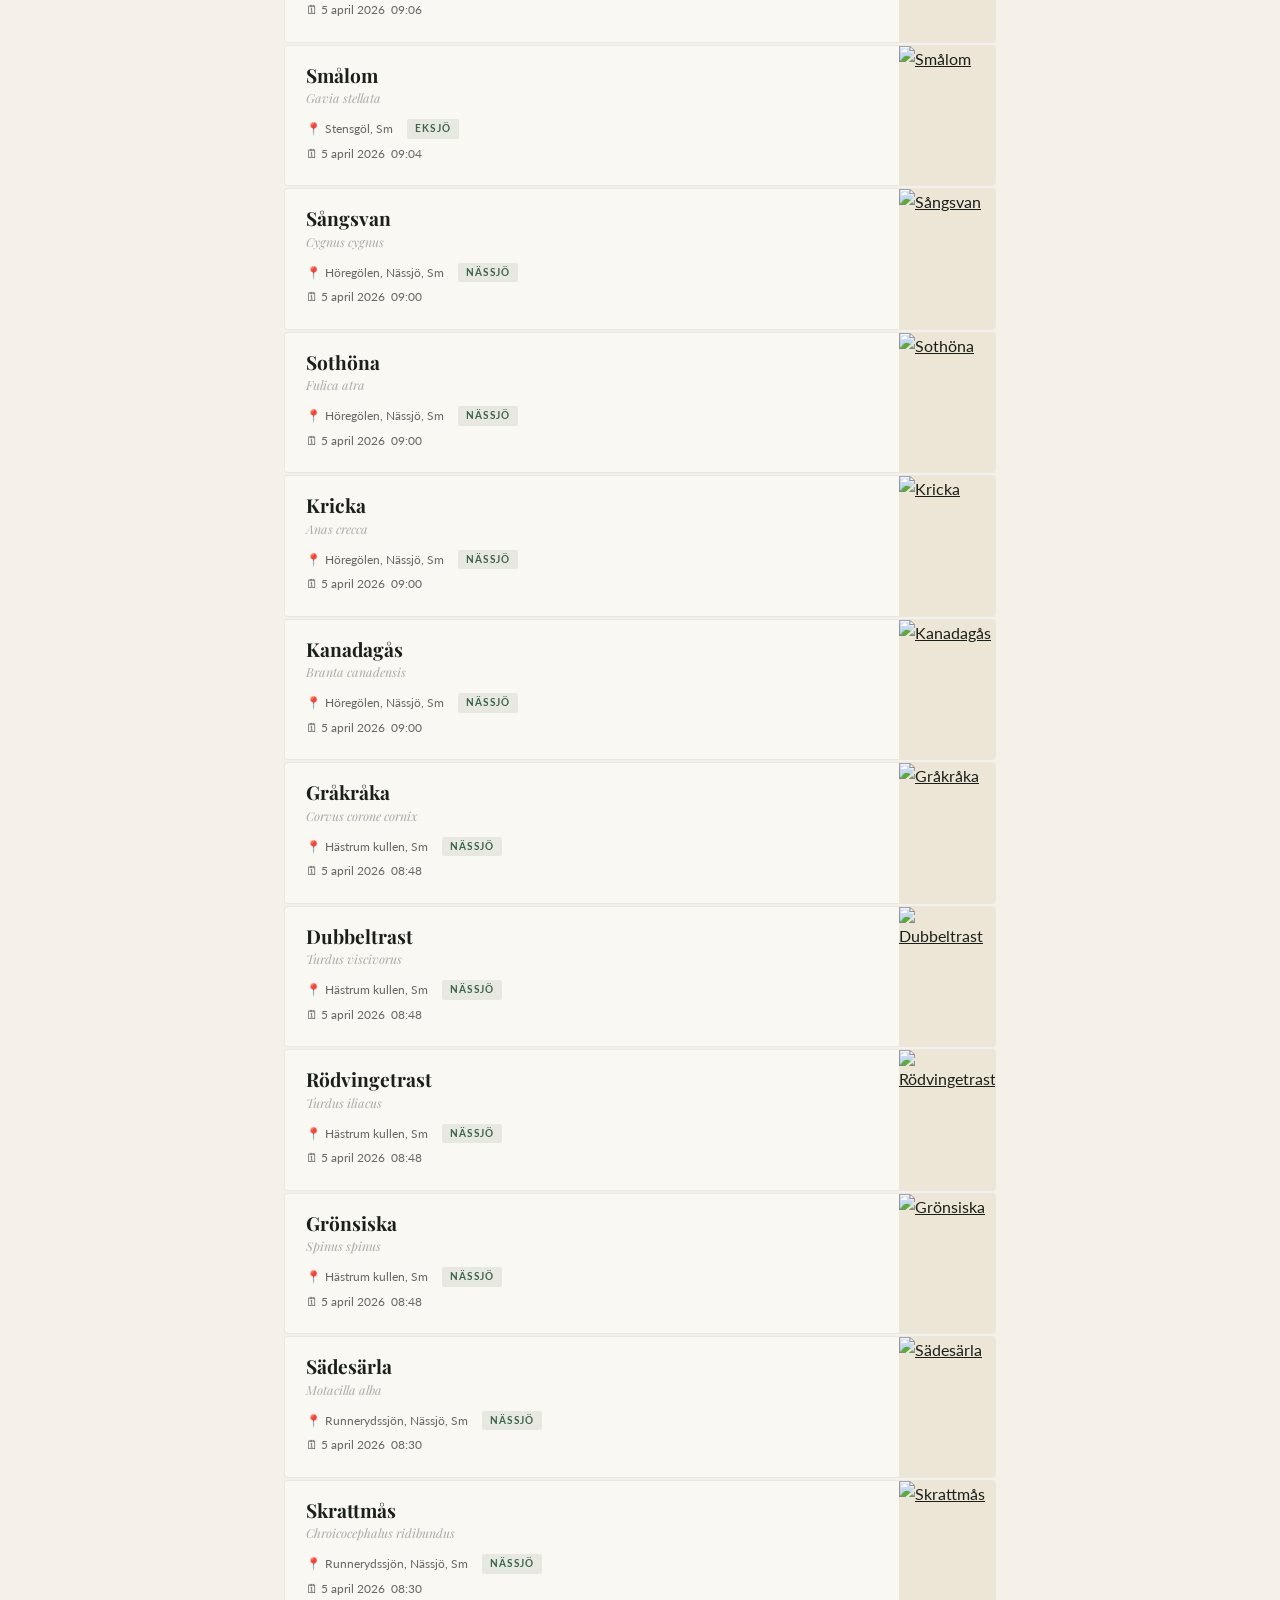
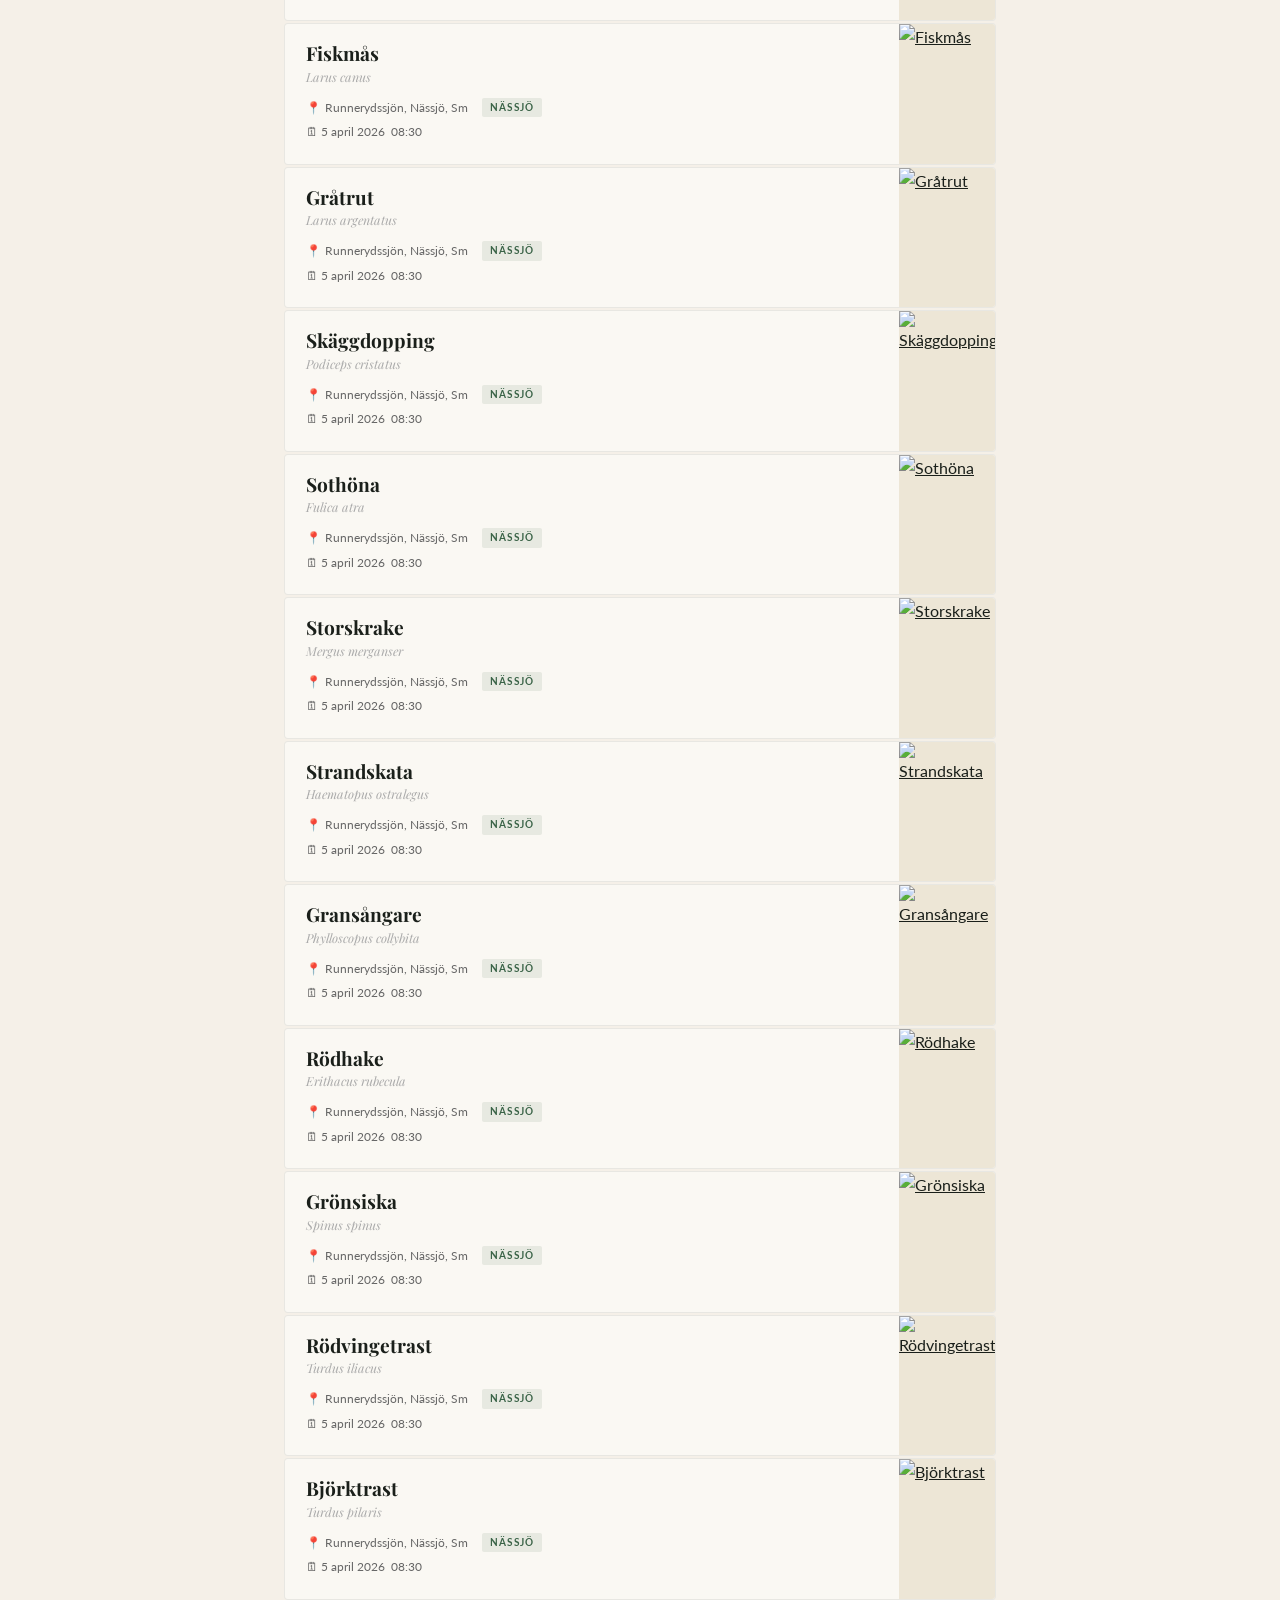
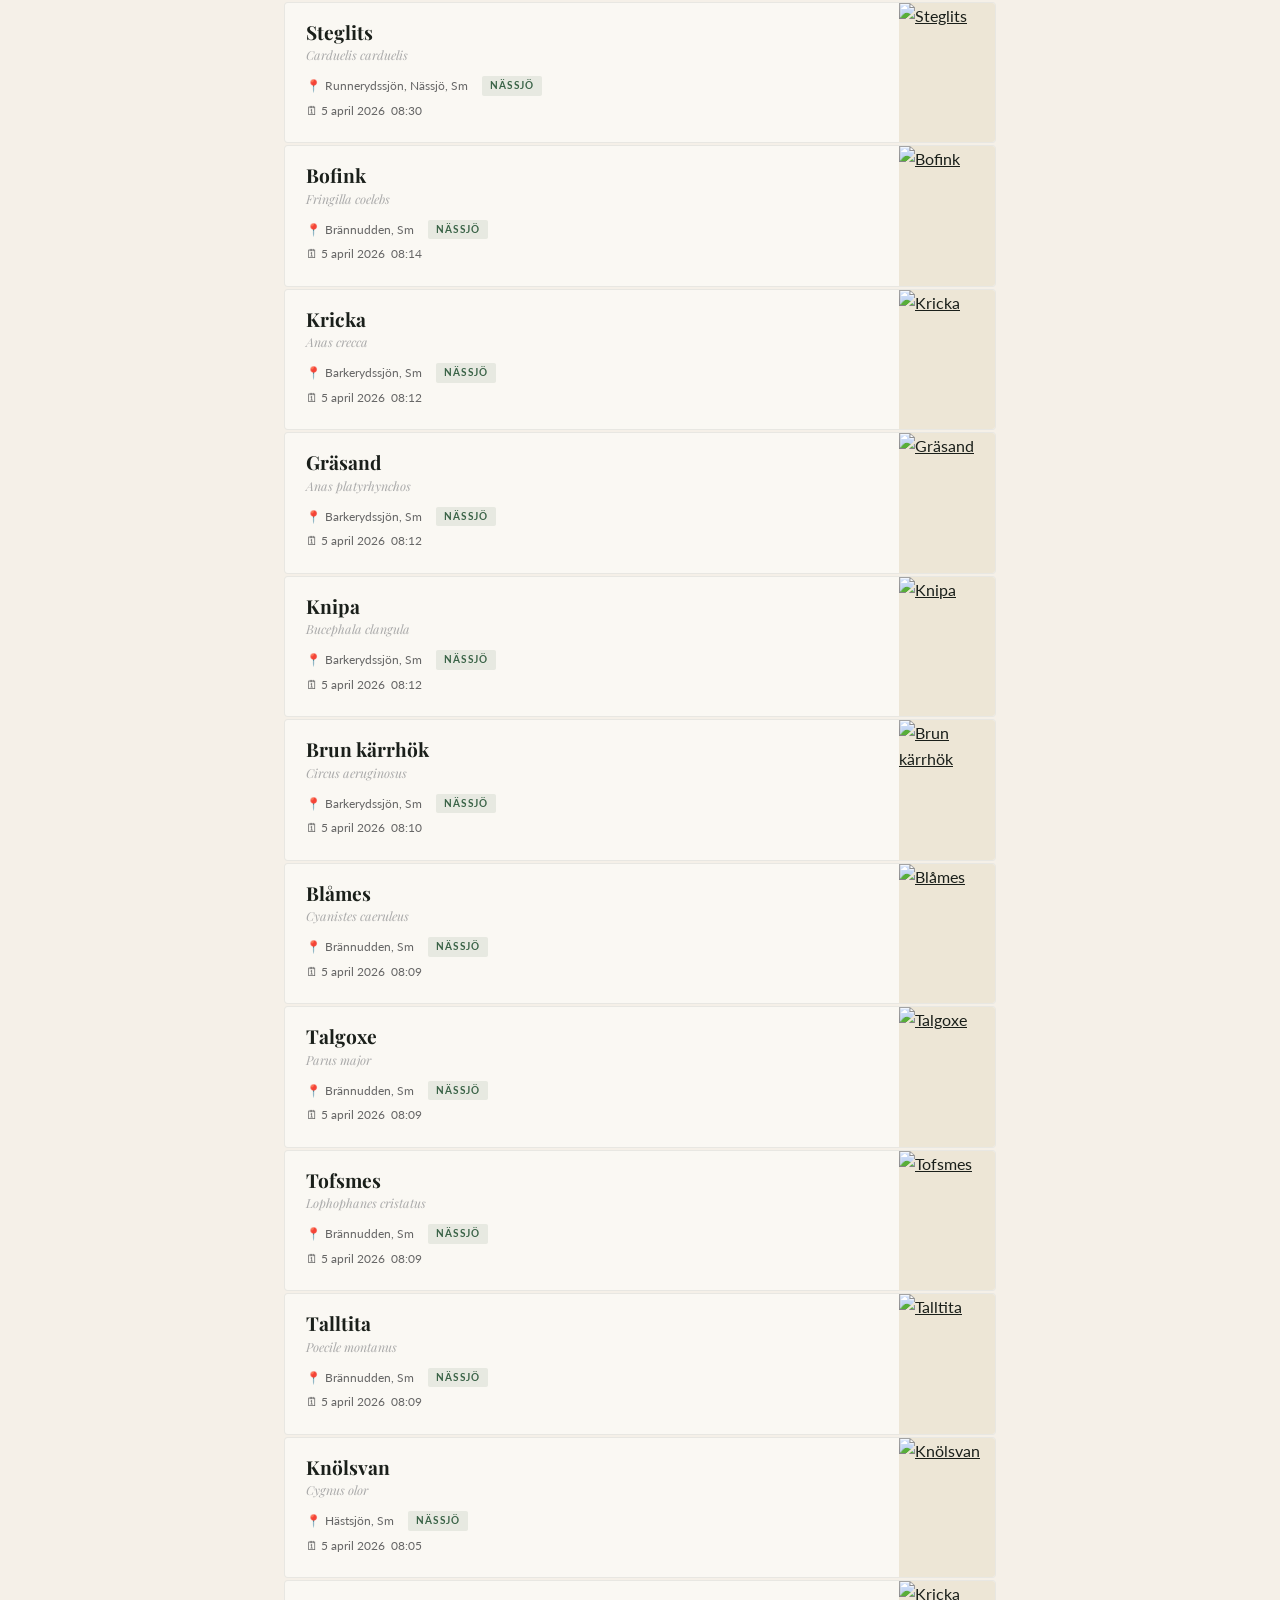
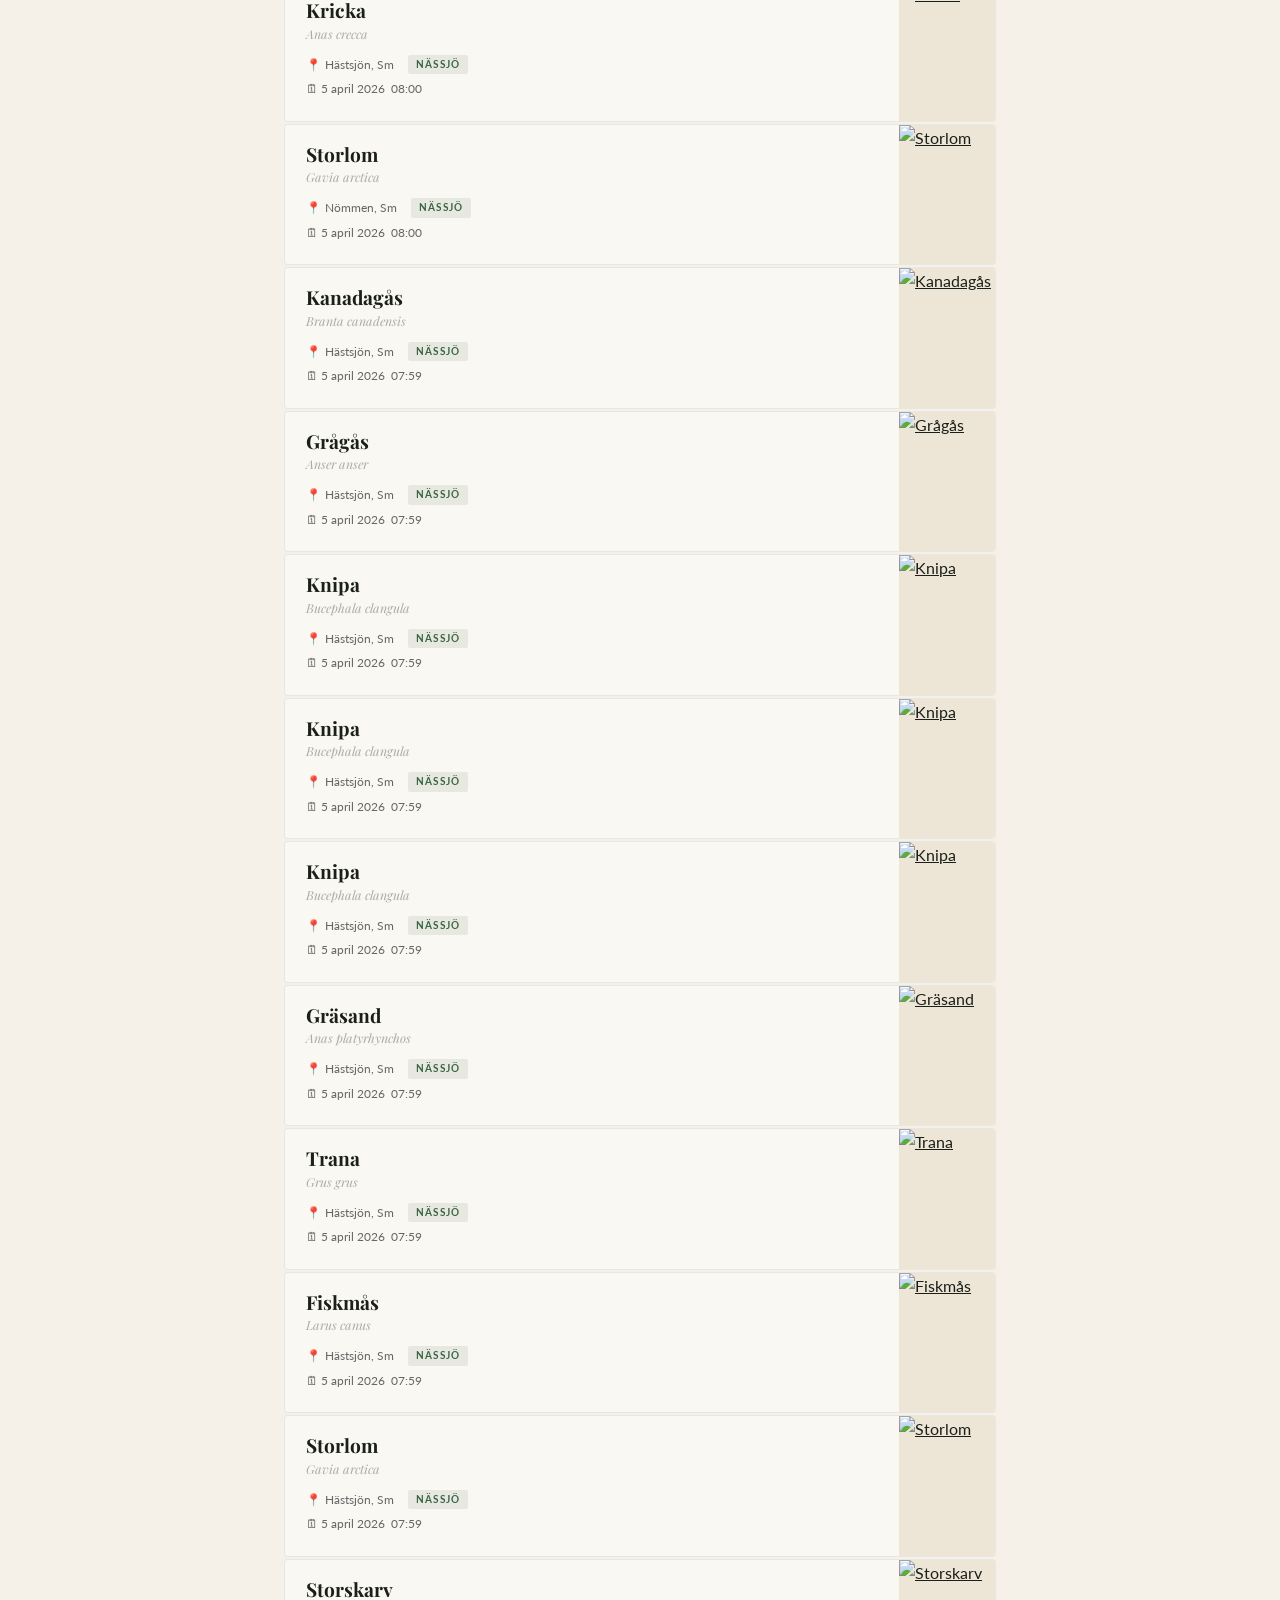
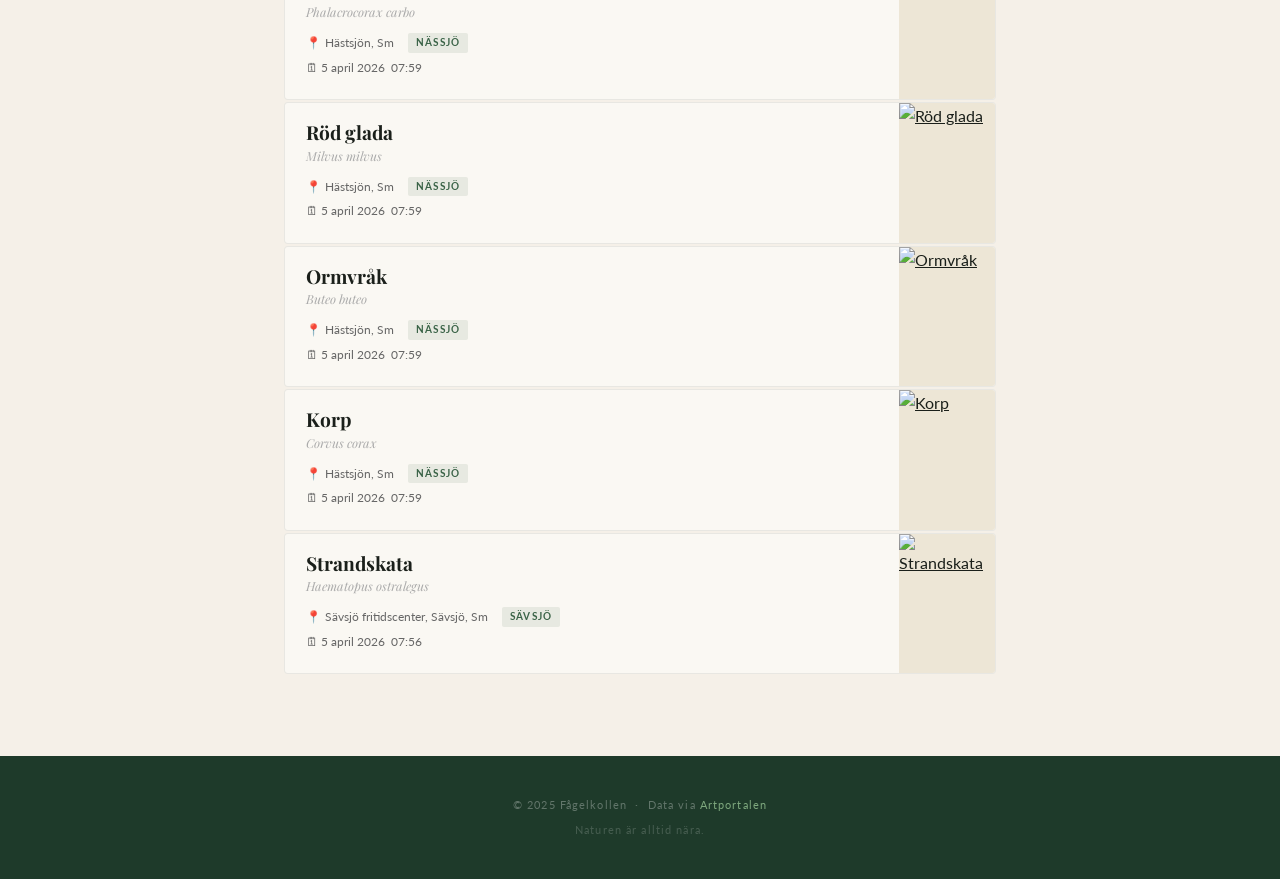
==== commit fecd6054: "bugg" ====
--- a/index.html
+++ b/index.html
@@ -110,7 +110,7 @@
     });
 
     function renderCards() {
-      document.querySelectorAll(".obs-card").forEach(el => el.remove());
+      document.querySelectorAll(".obs-card, .empty-state").forEach(el => el.remove());
 
       const container    = document.getElementById("fagellista");
       const kommunTarget = KOMMUNFILTER[activeFilter];
@@ -176,7 +176,7 @@
 
       if (filtered.length === 0) {
         const empty = document.createElement("div");
-        empty.className = "loading-state";
+        empty.className = "loading-state empty-state";
         empty.textContent = "Inga fynd för vald kommun.";
         container.appendChild(empty);
       }
